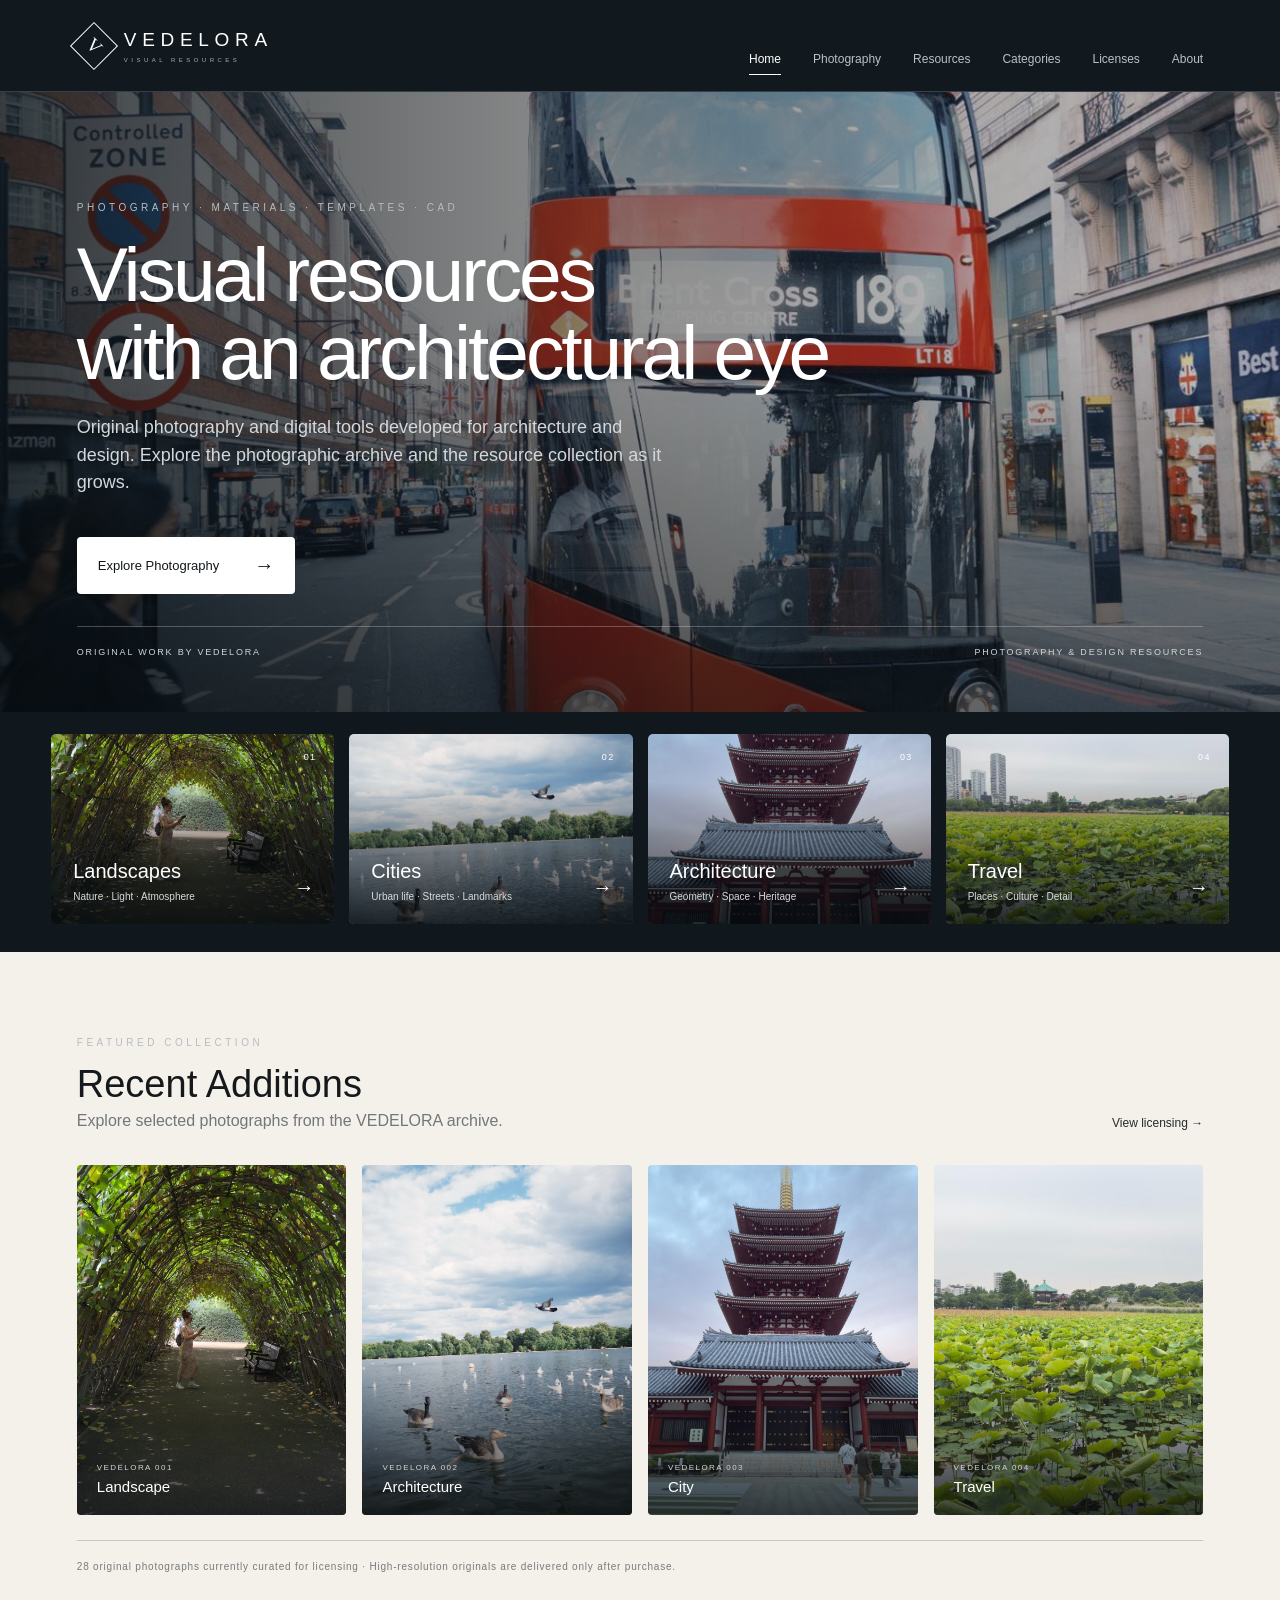
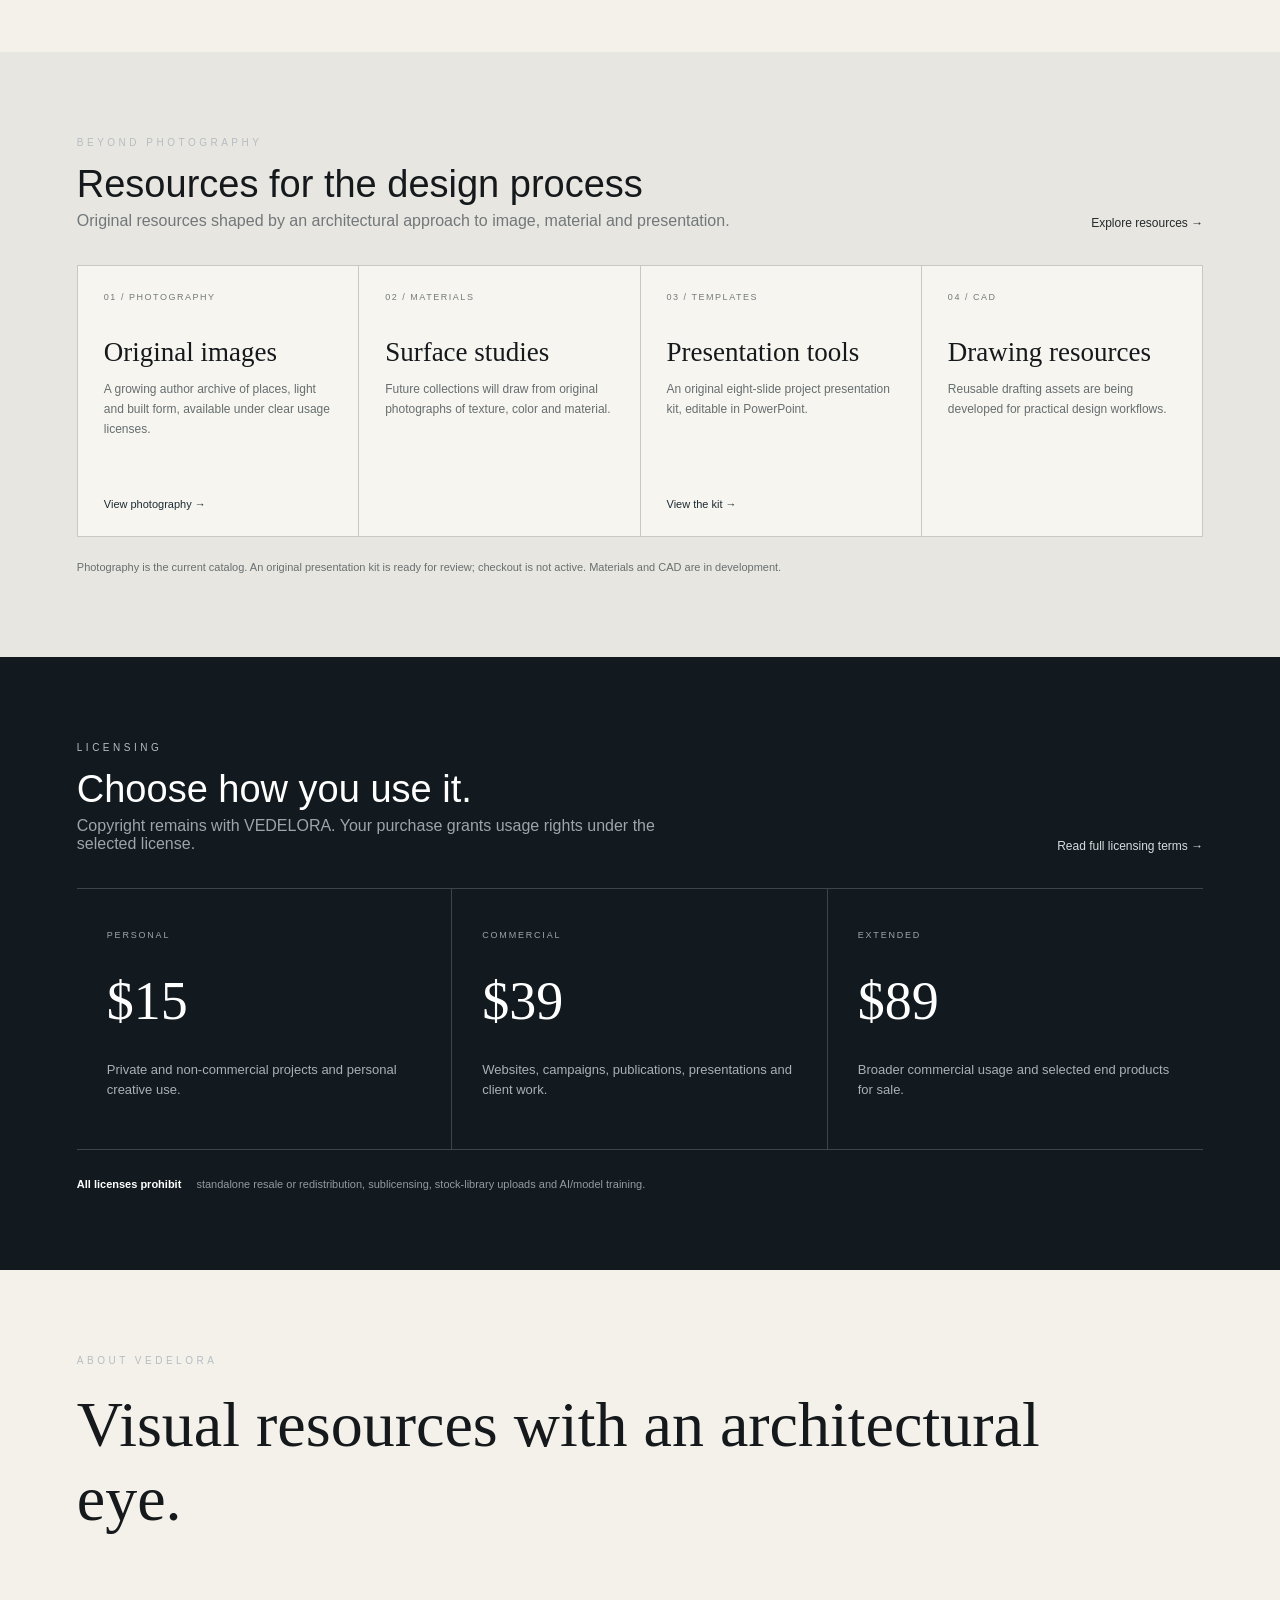
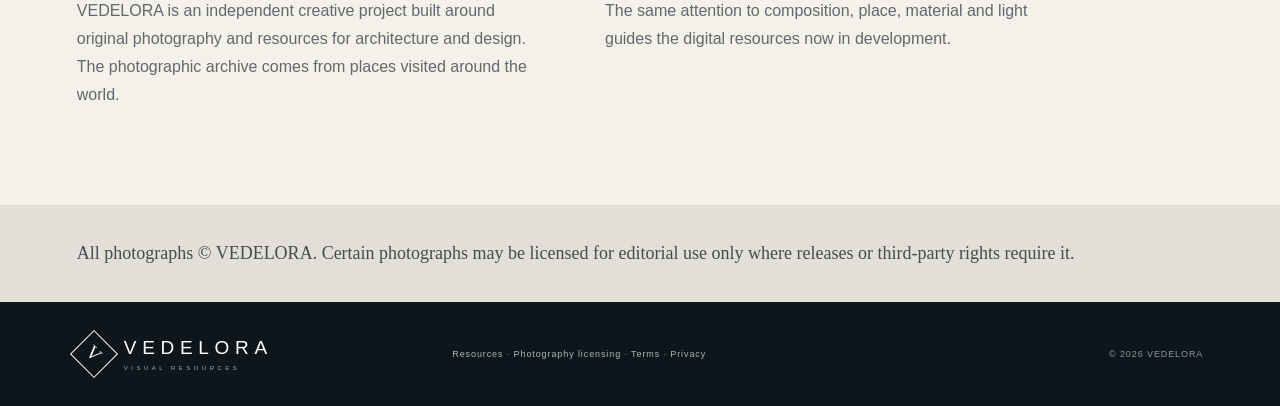
==== index.html @ f3abdfd2 "Link first VEDELORA original template from homepage" ====
<!doctype html><html lang="en"><head><meta charset="utf-8"><meta name="viewport" content="width=device-width,initial-scale=1"><title>VEDELORA — Visual Resources for Architecture &amp; Design</title><meta name="description" content="Original photography and carefully developed digital resources for architecture and design."><link rel="stylesheet" href="styles.css"></head><body><header class="nav"><a class="brand" href="index.html"><span class="mark">V</span><span class="word">VEDELORA<small>VISUAL RESOURCES</small></span></a><nav><a href="index.html" class="active">Home</a><a href="#photos">Photography</a><a href="resources.html">Resources</a><a href="#categories">Categories</a><a href="license.html">Licenses</a><a href="#about">About</a></nav></header><main><section class="hero"><div class="hero-inner"><div class="eyebrow">PHOTOGRAPHY · MATERIALS · TEMPLATES · CAD</div><h1>Visual resources<br>with an architectural eye</h1><p>Original photography and digital tools developed for architecture and design. Explore the photographic archive and the resource collection as it grows.</p><a class="button" href="#photos">Explore Photography <b>→</b></a></div><div class="hero-meta"><span>ORIGINAL WORK BY VEDELORA</span><span>PHOTOGRAPHY &amp; DESIGN RESOURCES</span></div></section><section id="categories" class="categories"><article><span>01</span><h3>Landscapes</h3><p>Nature · Light · Atmosphere</p><b>→</b></article><article><span>02</span><h3>Cities</h3><p>Urban life · Streets · Landmarks</p><b>→</b></article><article><span>03</span><h3>Architecture</h3><p>Geometry · Space · Heritage</p><b>→</b></article><article><span>04</span><h3>Travel</h3><p>Places · Culture · Detail</p><b>→</b></article></section><section id="photos" class="section recent"><div class="section-title"><div><span>FEATURED COLLECTION</span><h2>Recent Additions</h2><p>Explore selected photographs from the VEDELORA archive.</p></div><a href="license.html">View licensing →</a></div><div class="photo-grid"><article class="photo p1"><div><small>VEDELORA 001</small><b>Landscape</b></div></article><article class="photo p2"><div><small>VEDELORA 002</small><b>Architecture</b></div></article><article class="photo p3"><div><small>VEDELORA 003</small><b>City</b></div></article><article class="photo p4"><div><small>VEDELORA 004</small><b>Travel</b></div></article></div><div class="archive-note">28 original photographs currently curated for licensing · High-resolution originals are delivered only after purchase.</div></section><section id="resources" class="section resource-section"><div class="section-title"><div><span>BEYOND PHOTOGRAPHY</span><h2>Resources for the design process</h2><p>Original resources shaped by an architectural approach to image, material and presentation.</p></div><a href="resources.html">Explore resources →</a></div><div class="resource-grid"><article><span>01 / PHOTOGRAPHY</span><h3>Original images</h3><p>A growing author archive of places, light and built form, available under clear usage licenses.</p><a href="#photos">View photography →</a></article><article><span>02 / MATERIALS</span><h3>Surface studies</h3><p>Future collections will draw from original photographs of texture, color and material.</p></article><article><span>03 / TEMPLATES</span><h3>Presentation tools</h3><p>An original eight-slide project presentation kit, editable in PowerPoint.</p><a href="architecture-presentation-kit.html">View the kit →</a></article><article><span>04 / CAD</span><h3>Drawing resources</h3><p>Reusable drafting assets are being developed for practical design workflows.</p></article></div><p class="resource-status">Photography is the current catalog. An original presentation kit is ready for review; checkout is not active. Materials and CAD are in development.</p></section><section id="licenses" class="section licenses-section"><div class="section-title light"><div><span>LICENSING</span><h2>Choose how you use it.</h2><p>Copyright remains with VEDELORA. Your purchase grants usage rights under the selected license.</p></div><a class="legal-link" href="license.html">Read full licensing terms →</a></div><div class="licenses"><article><span>PERSONAL</span><strong>$15</strong><p>Private and non-commercial projects and personal creative use.</p></article><article><span>COMMERCIAL</span><strong>$39</strong><p>Websites, campaigns, publications, presentations and client work.</p></article><article><span>EXTENDED</span><strong>$89</strong><p>Broader commercial usage and selected end products for sale.</p></article></div><div class="rules"><b>All licenses prohibit</b> standalone resale or redistribution, sublicensing, stock-library uploads and AI/model training.</div></section><section id="about" class="section about"><span>ABOUT VEDELORA</span><h2>Visual resources with an architectural eye.</h2><div class="about-copy"><p>VEDELORA is an independent creative project built around original photography and resources for architecture and design. The photographic archive comes from places visited around the world.</p><p>The same attention to composition, place, material and light guides the digital resources now in development.</p></div></section><section class="copyright">All photographs © VEDELORA. Certain photographs may be licensed for editorial use only where releases or third-party rights require it.</section></main><footer><div class="brand"><span class="mark">V</span><span class="word">VEDELORA<small>VISUAL RESOURCES</small></span></div><div><a href="resources.html">Resources</a> · <a href="license.html">Photography licensing</a> · <a href="terms.html">Terms</a> · <a href="privacy.html">Privacy</a></div><div>© 2026 VEDELORA</div></footer></body></html>
---- styles.css ----
*{box-sizing:border-box}html{scroll-behavior:smooth}body{margin:0;background:#f4f1eb;color:#15191c;font-family:Arial,Helvetica,sans-serif}.nav{height:92px;padding:0 6vw;display:flex;align-items:center;justify-content:space-between;background:#11191e;color:#fff;border-bottom:1px solid #364047;position:sticky;top:0;z-index:20}.brand{display:flex;align-items:center;gap:13px;color:inherit;text-decoration:none}.mark{width:34px;height:34px;border:1px solid currentColor;display:grid;place-items:center;transform:rotate(45deg);font-family:Georgia,serif;font-size:19px}.word{font-size:19px;letter-spacing:.3em}.word small{display:block;font-size:6px;letter-spacing:.58em;margin-top:6px;color:#aab1b5}.nav nav{display:flex;gap:32px}.nav nav a{color:#bbc1c4;text-decoration:none;font-size:12px;padding:36px 0 8px}.nav nav a.active,.nav nav a:hover{color:#fff;border-bottom:1px solid #fff}.hero{min-height:620px;background-image:linear-gradient(90deg,rgba(6,13,17,.78) 0%,rgba(6,13,17,.46) 45%,rgba(6,13,17,.16) 100%),url('photo-5.jpg');background-size:cover;background-position:center;color:#fff;padding:110px 6vw 55px;position:relative;display:flex;flex-direction:column;justify-content:space-between;overflow:hidden}.hero:after{content:"";position:absolute;inset:0;background:linear-gradient(0deg,rgba(5,10,13,.48),transparent 60%);pointer-events:none}.hero-inner,.hero-meta{position:relative;z-index:1}.eyebrow,.section-title span,.about>span{font-size:10px;letter-spacing:.35em;color:#b6bdc1}.hero h1{font-weight:300;font-size:clamp(52px,6vw,92px);line-height:1.02;letter-spacing:-.04em;margin:22px 0}.hero p{max-width:600px;font-size:18px;line-height:1.55;color:#d4d8da}.button{display:inline-flex;gap:35px;align-items:center;margin-top:22px;padding:17px 21px;background:#fff;color:#12171a;text-decoration:none;border-radius:4px;font-size:13px}.button b{font-size:20px;font-weight:400}.hero-meta{display:flex;justify-content:space-between;border-top:1px solid rgba(255,255,255,.25);padding-top:20px;font-size:9px;letter-spacing:.2em;color:#d0d5d7}.categories{background:#10181d;padding:22px 4vw 28px;display:grid;grid-template-columns:repeat(4,1fr);gap:15px;color:#fff}.categories article{height:190px;padding:22px;position:relative;border-radius:5px;overflow:hidden;display:flex;flex-direction:column;justify-content:flex-end;background-size:cover;background-position:center}.categories article:nth-child(1){background-image:url('photo-1.jpg')}.categories article:nth-child(2){background-image:url('photo-2.jpg')}.categories article:nth-child(3){background-image:url('photo-3.jpg')}.categories article:nth-child(4){background-image:url('photo-4.jpg')}.categories article:after{content:"";position:absolute;inset:0;background:linear-gradient(0deg,rgba(4,9,12,.82),rgba(4,9,12,.05) 75%)}.categories span,.categories h3,.categories p,.categories b{z-index:1}.categories span{position:absolute;top:18px;right:18px;font-size:9px;letter-spacing:.15em}.categories h3{font-weight:400;font-size:20px;margin:0}.categories p{font-size:10px;color:#d6dbdd;margin:8px 0 0}.categories b{position:absolute;right:20px;bottom:25px;font-size:20px}.section{padding:80px 6vw}.section-title{display:flex;justify-content:space-between;align-items:end;margin-bottom:35px}.section-title h2,.about h2{font-size:38px;font-weight:400;margin:13px 0 6px}.section-title p{margin:0;color:#71777a}.section-title a{color:#242a2d;text-decoration:none;font-size:12px}.licenses-section .section-title a{color:#d7dcde}.photo-grid{display:grid;grid-template-columns:repeat(4,1fr);gap:16px}.photo{height:350px;position:relative;border-radius:4px;overflow:hidden;background-size:cover;background-position:center;transition:transform .25s ease}.photo:hover{transform:translateY(-3px)}.photo:after{content:"";position:absolute;inset:0;background:linear-gradient(0deg,rgba(7,11,13,.76),transparent 48%)}.p1{background-image:url('photo-1.jpg')}.p2{background-image:url('photo-2.jpg')}.p3{background-image:url('photo-3.jpg')}.p4{background-image:url('photo-4.jpg')}.photo div{position:absolute;left:20px;bottom:20px;z-index:2;color:#fff}.photo small,.photo b{display:block}.photo small{font-size:8px;letter-spacing:.18em;color:#d0d5d7}.photo b{font-size:15px;margin-top:6px;font-weight:400}.archive-note{margin-top:25px;padding-top:20px;border-top:1px solid #cbc8c1;font-size:10px;letter-spacing:.08em;color:#777b7c}.licenses-section{background:#121a1f;color:#fff}.section-title.light p{color:#9da5a9;max-width:600px}.licenses{display:grid;grid-template-columns:repeat(3,1fr);border-top:1px solid #3c454a;border-bottom:1px solid #3c454a}.licenses article{padding:35px 30px;border-right:1px solid #3c454a}.licenses article:last-child{border:0}.licenses span{font-size:9px;letter-spacing:.2em;color:#9ea6aa}.licenses strong{font-family:Georgia,serif;font-size:54px;font-weight:400;display:block;margin:28px 0}.licenses p{font-size:13px;color:#aab1b4;line-height:1.6}.rules{font-size:11px;color:#929b9f;margin-top:28px}.rules b{color:#fff;margin-right:12px}.about{max-width:1150px}.about h2{font-family:Georgia,serif;font-size:clamp(42px,5vw,70px);margin-top:20px}.about-copy{display:grid;grid-template-columns:1fr 1fr;gap:60px;margin-top:45px}.about-copy p{font-size:16px;line-height:1.75;color:#62686b}.copyright{padding:35px 6vw;background:#e2dfd8;font-family:Georgia,serif;font-size:18px;line-height:1.5;color:#454b4e}.legal{max-width:980px;margin:0 auto;padding:90px 6vw 110px}.legal-kicker{font-size:10px;letter-spacing:.35em;color:#777f83}.legal h1{font-family:Georgia,serif;font-size:clamp(48px,7vw,78px);font-weight:400;letter-spacing:-.035em;margin:18px 0}.legal-lead{font-family:Georgia,serif;font-size:22px;line-height:1.55;color:#555d61;max-width:780px}.legal-meta{font-size:10px;letter-spacing:.12em;color:#858b8e;border-bottom:1px solid #ccc8c0;padding-bottom:30px;margin-bottom:12px}.legal section{padding:28px 0;border-bottom:1px solid #d7d3cc}.legal h2{font-size:18px;font-weight:500;margin:0 0 12px}.legal section p{font-size:14px;line-height:1.8;color:#596064;margin:0}.legal-note{margin-top:38px;background:#e6e2da;padding:24px;font-size:12px;line-height:1.7;color:#555d61}footer{background:#0e161b;color:#8f989c;padding:35px 6vw;display:grid;grid-template-columns:1fr 1fr 1fr;align-items:center;font-size:9px;letter-spacing:.1em}footer .brand{color:#fff}footer a{color:#aeb6ba;text-decoration:none}footer a:hover{color:#fff}footer div:last-child{text-align:right}@media(max-width:800px){.nav nav{display:none}.hero{min-height:580px;padding-top:85px;background-position:center}.hero-meta{display:none}.categories,.photo-grid,.licenses{grid-template-columns:1fr 1fr}.section{padding:65px 6vw}.section-title{align-items:start;gap:20px}.photo{height:300px}.about-copy{grid-template-columns:1fr;gap:0}.legal{padding-top:65px}footer{grid-template-columns:1fr;gap:25px}footer div:last-child{text-align:left}}@media(max-width:520px){.categories,.photo-grid,.licenses{grid-template-columns:1fr}.categories article{height:190px}.hero h1{font-size:48px}.licenses article{border-right:0;border-bottom:1px solid #3c454a}.licenses article:last-child{border-bottom:0}.section-title{display:block}.section-title a{display:block;margin-top:20px}.legal-lead{font-size:19px}}
/* Original resource collection */
.resource-section{background:#e8e6e0}.resource-grid{display:grid;grid-template-columns:repeat(4,1fr);gap:1px;background:#c9c8c3;border:1px solid #c9c8c3}.resource-grid article{background:#f7f5f0;min-height:270px;padding:26px;display:flex;flex-direction:column}.resource-grid span{font-size:9px;letter-spacing:.17em;color:#737a7a}.resource-grid h3{font-family:Georgia,serif;font-size:27px;line-height:1.15;font-weight:400;margin:35px 0 12px}.resource-grid p{font-size:12px;line-height:1.65;color:#666e70;margin:0}.resource-grid a{font-size:11px;margin-top:auto;padding-top:20px;color:#1d2c33;text-decoration:none}.resource-status{font-size:11px;line-height:1.6;color:#676f71;margin:22px 0 0}.resource-intro{max-width:1100px;padding:100px 6vw 70px}.resource-intro h1{font-family:Georgia,serif;font-size:clamp(48px,6vw,82px);font-weight:400;line-height:1.06;letter-spacing:-.035em;margin:20px 0}.resource-intro p{font-size:18px;line-height:1.65;max-width:720px;color:#5d666a}.resource-detail{border-top:1px solid #c9c8c3;padding:42px 0;display:grid;grid-template-columns:120px 1fr 1.2fr;gap:35px;align-items:start}.resource-detail small{font-size:11px;letter-spacing:.2em;color:#737a7a}.resource-detail h2{font-family:Georgia,serif;font-size:31px;font-weight:400;margin:0}.resource-detail p{font-size:14px;line-height:1.75;color:#626a6c;margin:0}.resource-detail a{display:inline-block;margin-top:14px;color:#182831}.resource-detail.available{background:#eceae5}.resource-catalog{padding:20px 6vw 110px}.resource-catalog .resource-detail{padding-left:18px;padding-right:18px}.resource-note{font-size:12px;color:#596267;border-top:1px solid #c9c8c3;padding-top:25px}
@media(max-width:1000px){.resource-grid{grid-template-columns:1fr 1fr}.resource-detail{grid-template-columns:90px 1fr;gap:18px}.resource-detail p{grid-column:2}}
@media(max-width:600px){.resource-grid{grid-template-columns:1fr}.resource-grid article{min-height:220px}.resource-detail{grid-template-columns:1fr}.resource-detail p{grid-column:1}.resource-intro{padding-top:60px}.resource-catalog{padding-bottom:65px}}
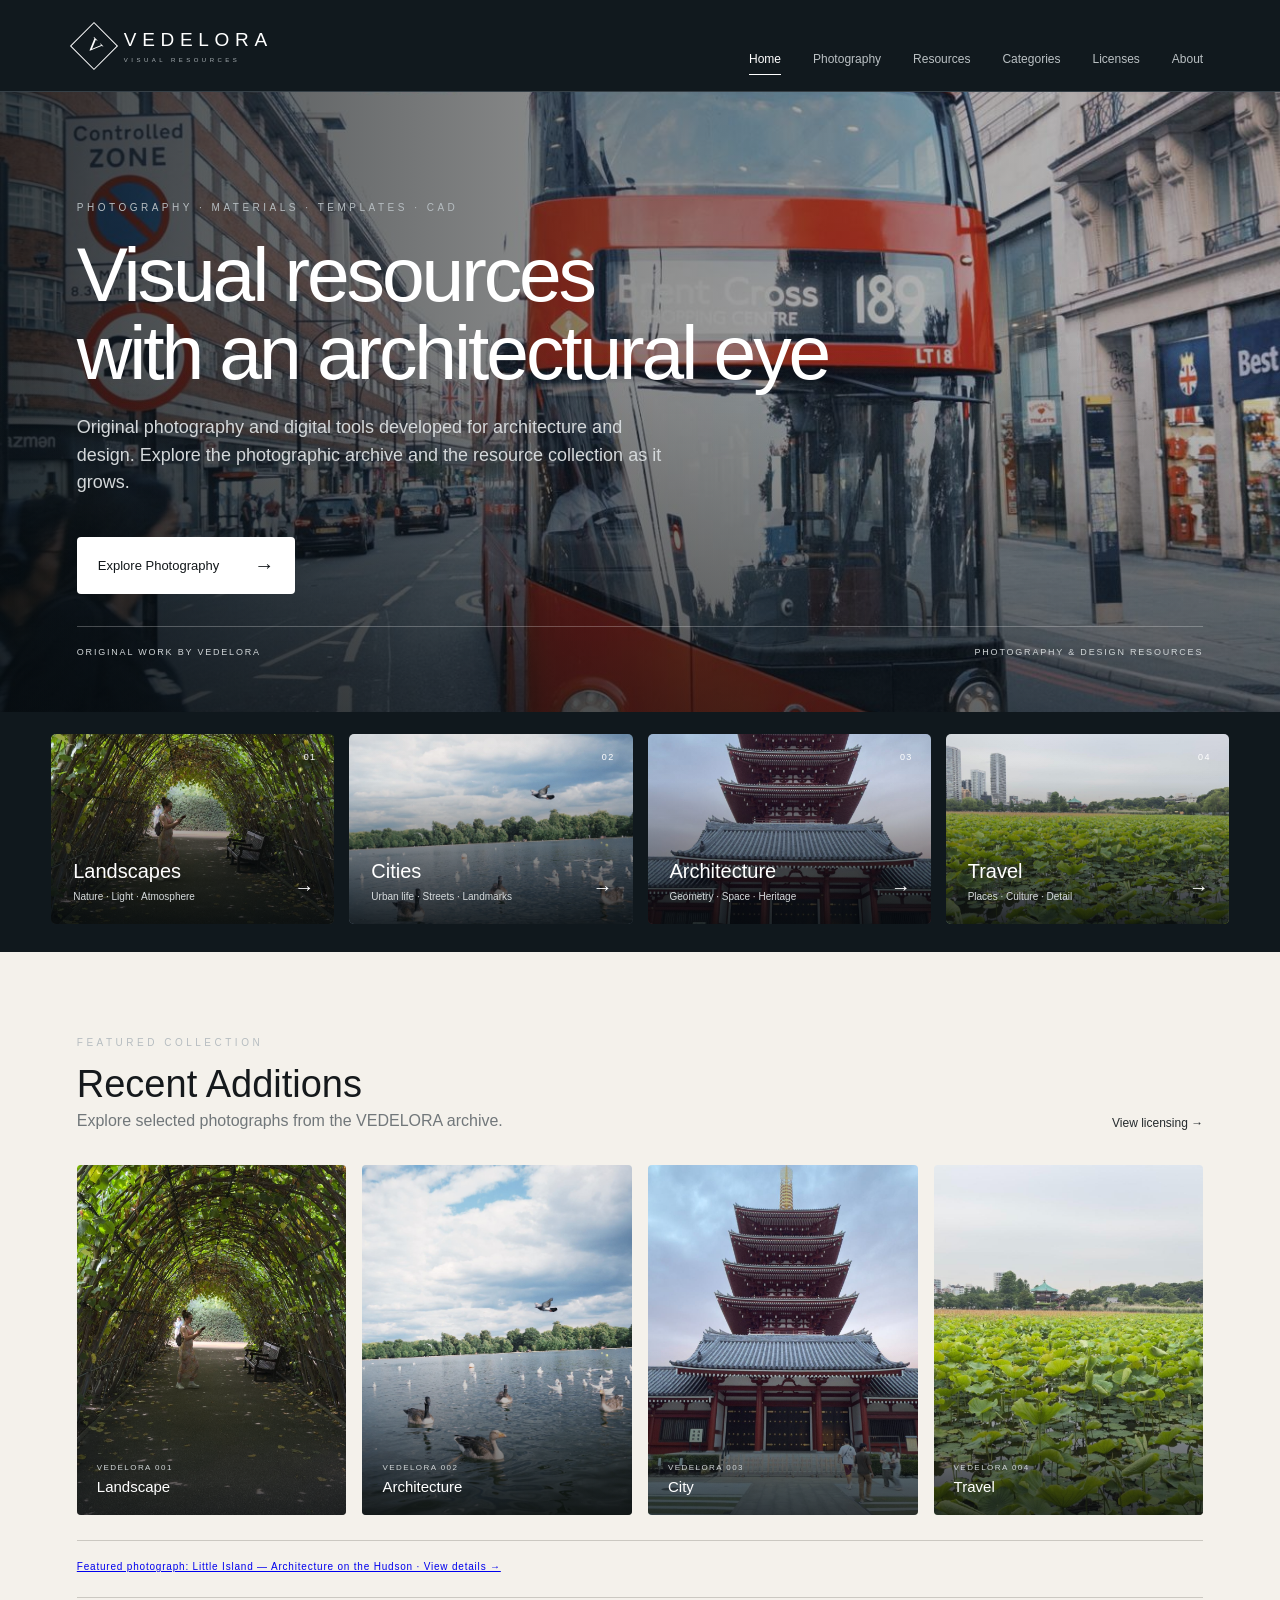
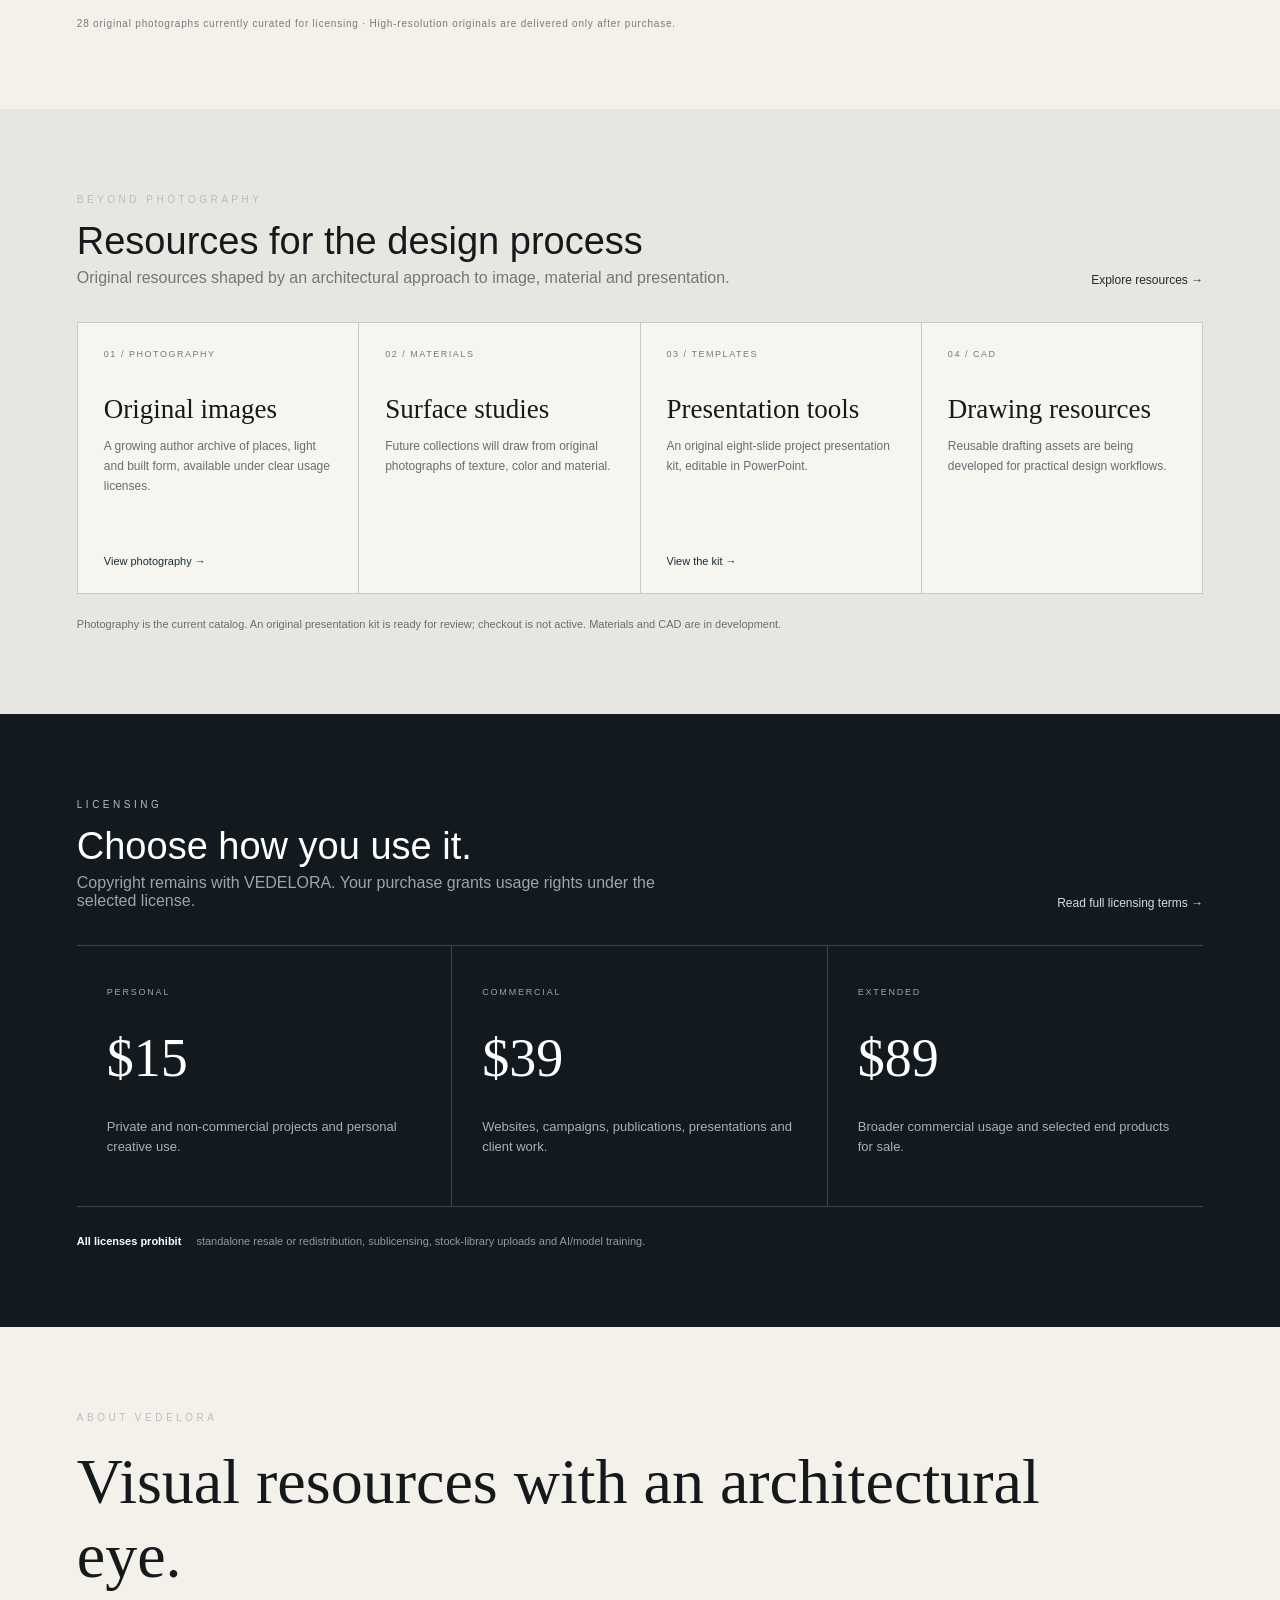
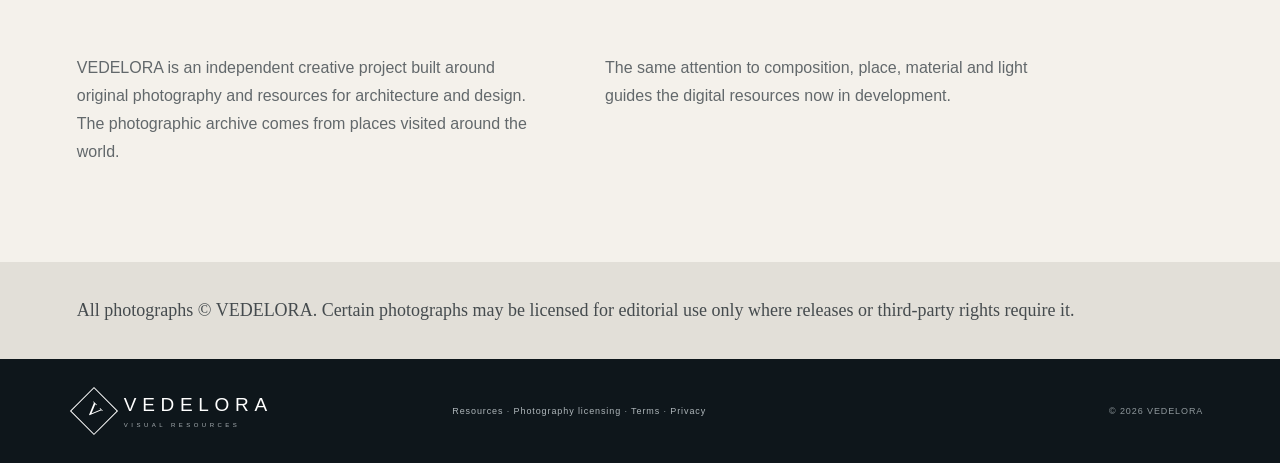
==== commit 26d85e5c: "Link featured Little Island photography product from homepage" ====
--- a/index.html
+++ b/index.html
@@ -1 +1 @@
-<!doctype html><html lang="en"><head><meta charset="utf-8"><meta name="viewport" content="width=device-width,initial-scale=1"><title>VEDELORA — Visual Resources for Architecture &amp; Design</title><meta name="description" content="Original photography and carefully developed digital resources for architecture and design."><link rel="stylesheet" href="styles.css"></head><body><header class="nav"><a class="brand" href="index.html"><span class="mark">V</span><span class="word">VEDELORA<small>VISUAL RESOURCES</small></span></a><nav><a href="index.html" class="active">Home</a><a href="#photos">Photography</a><a href="resources.html">Resources</a><a href="#categories">Categories</a><a href="license.html">Licenses</a><a href="#about">About</a></nav></header><main><section class="hero"><div class="hero-inner"><div class="eyebrow">PHOTOGRAPHY · MATERIALS · TEMPLATES · CAD</div><h1>Visual resources<br>with an architectural eye</h1><p>Original photography and digital tools developed for architecture and design. Explore the photographic archive and the resource collection as it grows.</p><a class="button" href="#photos">Explore Photography <b>→</b></a></div><div class="hero-meta"><span>ORIGINAL WORK BY VEDELORA</span><span>PHOTOGRAPHY &amp; DESIGN RESOURCES</span></div></section><section id="categories" class="categories"><article><span>01</span><h3>Landscapes</h3><p>Nature · Light · Atmosphere</p><b>→</b></article><article><span>02</span><h3>Cities</h3><p>Urban life · Streets · Landmarks</p><b>→</b></article><article><span>03</span><h3>Architecture</h3><p>Geometry · Space · Heritage</p><b>→</b></article><article><span>04</span><h3>Travel</h3><p>Places · Culture · Detail</p><b>→</b></article></section><section id="photos" class="section recent"><div class="section-title"><div><span>FEATURED COLLECTION</span><h2>Recent Additions</h2><p>Explore selected photographs from the VEDELORA archive.</p></div><a href="license.html">View licensing →</a></div><div class="photo-grid"><article class="photo p1"><div><small>VEDELORA 001</small><b>Landscape</b></div></article><article class="photo p2"><div><small>VEDELORA 002</small><b>Architecture</b></div></article><article class="photo p3"><div><small>VEDELORA 003</small><b>City</b></div></article><article class="photo p4"><div><small>VEDELORA 004</small><b>Travel</b></div></article></div><div class="archive-note">28 original photographs currently curated for licensing · High-resolution originals are delivered only after purchase.</div></section><section id="resources" class="section resource-section"><div class="section-title"><div><span>BEYOND PHOTOGRAPHY</span><h2>Resources for the design process</h2><p>Original resources shaped by an architectural approach to image, material and presentation.</p></div><a href="resources.html">Explore resources →</a></div><div class="resource-grid"><article><span>01 / PHOTOGRAPHY</span><h3>Original images</h3><p>A growing author archive of places, light and built form, available under clear usage licenses.</p><a href="#photos">View photography →</a></article><article><span>02 / MATERIALS</span><h3>Surface studies</h3><p>Future collections will draw from original photographs of texture, color and material.</p></article><article><span>03 / TEMPLATES</span><h3>Presentation tools</h3><p>An original eight-slide project presentation kit, editable in PowerPoint.</p><a href="architecture-presentation-kit.html">View the kit →</a></article><article><span>04 / CAD</span><h3>Drawing resources</h3><p>Reusable drafting assets are being developed for practical design workflows.</p></article></div><p class="resource-status">Photography is the current catalog. An original presentation kit is ready for review; checkout is not active. Materials and CAD are in development.</p></section><section id="licenses" class="section licenses-section"><div class="section-title light"><div><span>LICENSING</span><h2>Choose how you use it.</h2><p>Copyright remains with VEDELORA. Your purchase grants usage rights under the selected license.</p></div><a class="legal-link" href="license.html">Read full licensing terms →</a></div><div class="licenses"><article><span>PERSONAL</span><strong>$15</strong><p>Private and non-commercial projects and personal creative use.</p></article><article><span>COMMERCIAL</span><strong>$39</strong><p>Websites, campaigns, publications, presentations and client work.</p></article><article><span>EXTENDED</span><strong>$89</strong><p>Broader commercial usage and selected end products for sale.</p></article></div><div class="rules"><b>All licenses prohibit</b> standalone resale or redistribution, sublicensing, stock-library uploads and AI/model training.</div></section><section id="about" class="section about"><span>ABOUT VEDELORA</span><h2>Visual resources with an architectural eye.</h2><div class="about-copy"><p>VEDELORA is an independent creative project built around original photography and resources for architecture and design. The photographic archive comes from places visited around the world.</p><p>The same attention to composition, place, material and light guides the digital resources now in development.</p></div></section><section class="copyright">All photographs © VEDELORA. Certain photographs may be licensed for editorial use only where releases or third-party rights require it.</section></main><footer><div class="brand"><span class="mark">V</span><span class="word">VEDELORA<small>VISUAL RESOURCES</small></span></div><div><a href="resources.html">Resources</a> · <a href="license.html">Photography licensing</a> · <a href="terms.html">Terms</a> · <a href="privacy.html">Privacy</a></div><div>© 2026 VEDELORA</div></footer></body></html>+<!doctype html><html lang="en"><head><meta charset="utf-8"><meta name="viewport" content="width=device-width,initial-scale=1"><title>VEDELORA — Visual Resources for Architecture &amp; Design</title><meta name="description" content="Original photography and carefully developed digital resources for architecture and design."><link rel="stylesheet" href="styles.css"></head><body><header class="nav"><a class="brand" href="index.html"><span class="mark">V</span><span class="word">VEDELORA<small>VISUAL RESOURCES</small></span></a><nav><a href="index.html" class="active">Home</a><a href="#photos">Photography</a><a href="resources.html">Resources</a><a href="#categories">Categories</a><a href="license.html">Licenses</a><a href="#about">About</a></nav></header><main><section class="hero"><div class="hero-inner"><div class="eyebrow">PHOTOGRAPHY · MATERIALS · TEMPLATES · CAD</div><h1>Visual resources<br>with an architectural eye</h1><p>Original photography and digital tools developed for architecture and design. Explore the photographic archive and the resource collection as it grows.</p><a class="button" href="#photos">Explore Photography <b>→</b></a></div><div class="hero-meta"><span>ORIGINAL WORK BY VEDELORA</span><span>PHOTOGRAPHY &amp; DESIGN RESOURCES</span></div></section><section id="categories" class="categories"><article><span>01</span><h3>Landscapes</h3><p>Nature · Light · Atmosphere</p><b>→</b></article><article><span>02</span><h3>Cities</h3><p>Urban life · Streets · Landmarks</p><b>→</b></article><article><span>03</span><h3>Architecture</h3><p>Geometry · Space · Heritage</p><b>→</b></article><article><span>04</span><h3>Travel</h3><p>Places · Culture · Detail</p><b>→</b></article></section><section id="photos" class="section recent"><div class="section-title"><div><span>FEATURED COLLECTION</span><h2>Recent Additions</h2><p>Explore selected photographs from the VEDELORA archive.</p></div><a href="license.html">View licensing →</a></div><div class="photo-grid"><article class="photo p1"><div><small>VEDELORA 001</small><b>Landscape</b></div></article><article class="photo p2"><div><small>VEDELORA 002</small><b>Architecture</b></div></article><article class="photo p3"><div><small>VEDELORA 003</small><b>City</b></div></article><article class="photo p4"><div><small>VEDELORA 004</small><b>Travel</b></div></article></div><div class="archive-note"><a href="little-island.html">Featured photograph: Little Island — Architecture on the Hudson · View details →</a></div><div class="archive-note">28 original photographs currently curated for licensing · High-resolution originals are delivered only after purchase.</div></section><section id="resources" class="section resource-section"><div class="section-title"><div><span>BEYOND PHOTOGRAPHY</span><h2>Resources for the design process</h2><p>Original resources shaped by an architectural approach to image, material and presentation.</p></div><a href="resources.html">Explore resources →</a></div><div class="resource-grid"><article><span>01 / PHOTOGRAPHY</span><h3>Original images</h3><p>A growing author archive of places, light and built form, available under clear usage licenses.</p><a href="#photos">View photography →</a></article><article><span>02 / MATERIALS</span><h3>Surface studies</h3><p>Future collections will draw from original photographs of texture, color and material.</p></article><article><span>03 / TEMPLATES</span><h3>Presentation tools</h3><p>An original eight-slide project presentation kit, editable in PowerPoint.</p><a href="architecture-presentation-kit.html">View the kit →</a></article><article><span>04 / CAD</span><h3>Drawing resources</h3><p>Reusable drafting assets are being developed for practical design workflows.</p></article></div><p class="resource-status">Photography is the current catalog. An original presentation kit is ready for review; checkout is not active. Materials and CAD are in development.</p></section><section id="licenses" class="section licenses-section"><div class="section-title light"><div><span>LICENSING</span><h2>Choose how you use it.</h2><p>Copyright remains with VEDELORA. Your purchase grants usage rights under the selected license.</p></div><a class="legal-link" href="license.html">Read full licensing terms →</a></div><div class="licenses"><article><span>PERSONAL</span><strong>$15</strong><p>Private and non-commercial projects and personal creative use.</p></article><article><span>COMMERCIAL</span><strong>$39</strong><p>Websites, campaigns, publications, presentations and client work.</p></article><article><span>EXTENDED</span><strong>$89</strong><p>Broader commercial usage and selected end products for sale.</p></article></div><div class="rules"><b>All licenses prohibit</b> standalone resale or redistribution, sublicensing, stock-library uploads and AI/model training.</div></section><section id="about" class="section about"><span>ABOUT VEDELORA</span><h2>Visual resources with an architectural eye.</h2><div class="about-copy"><p>VEDELORA is an independent creative project built around original photography and resources for architecture and design. The photographic archive comes from places visited around the world.</p><p>The same attention to composition, place, material and light guides the digital resources now in development.</p></div></section><section class="copyright">All photographs © VEDELORA. Certain photographs may be licensed for editorial use only where releases or third-party rights require it.</section></main><footer><div class="brand"><span class="mark">V</span><span class="word">VEDELORA<small>VISUAL RESOURCES</small></span></div><div><a href="resources.html">Resources</a> · <a href="license.html">Photography licensing</a> · <a href="terms.html">Terms</a> · <a href="privacy.html">Privacy</a></div><div>© 2026 VEDELORA</div></footer></body></html>
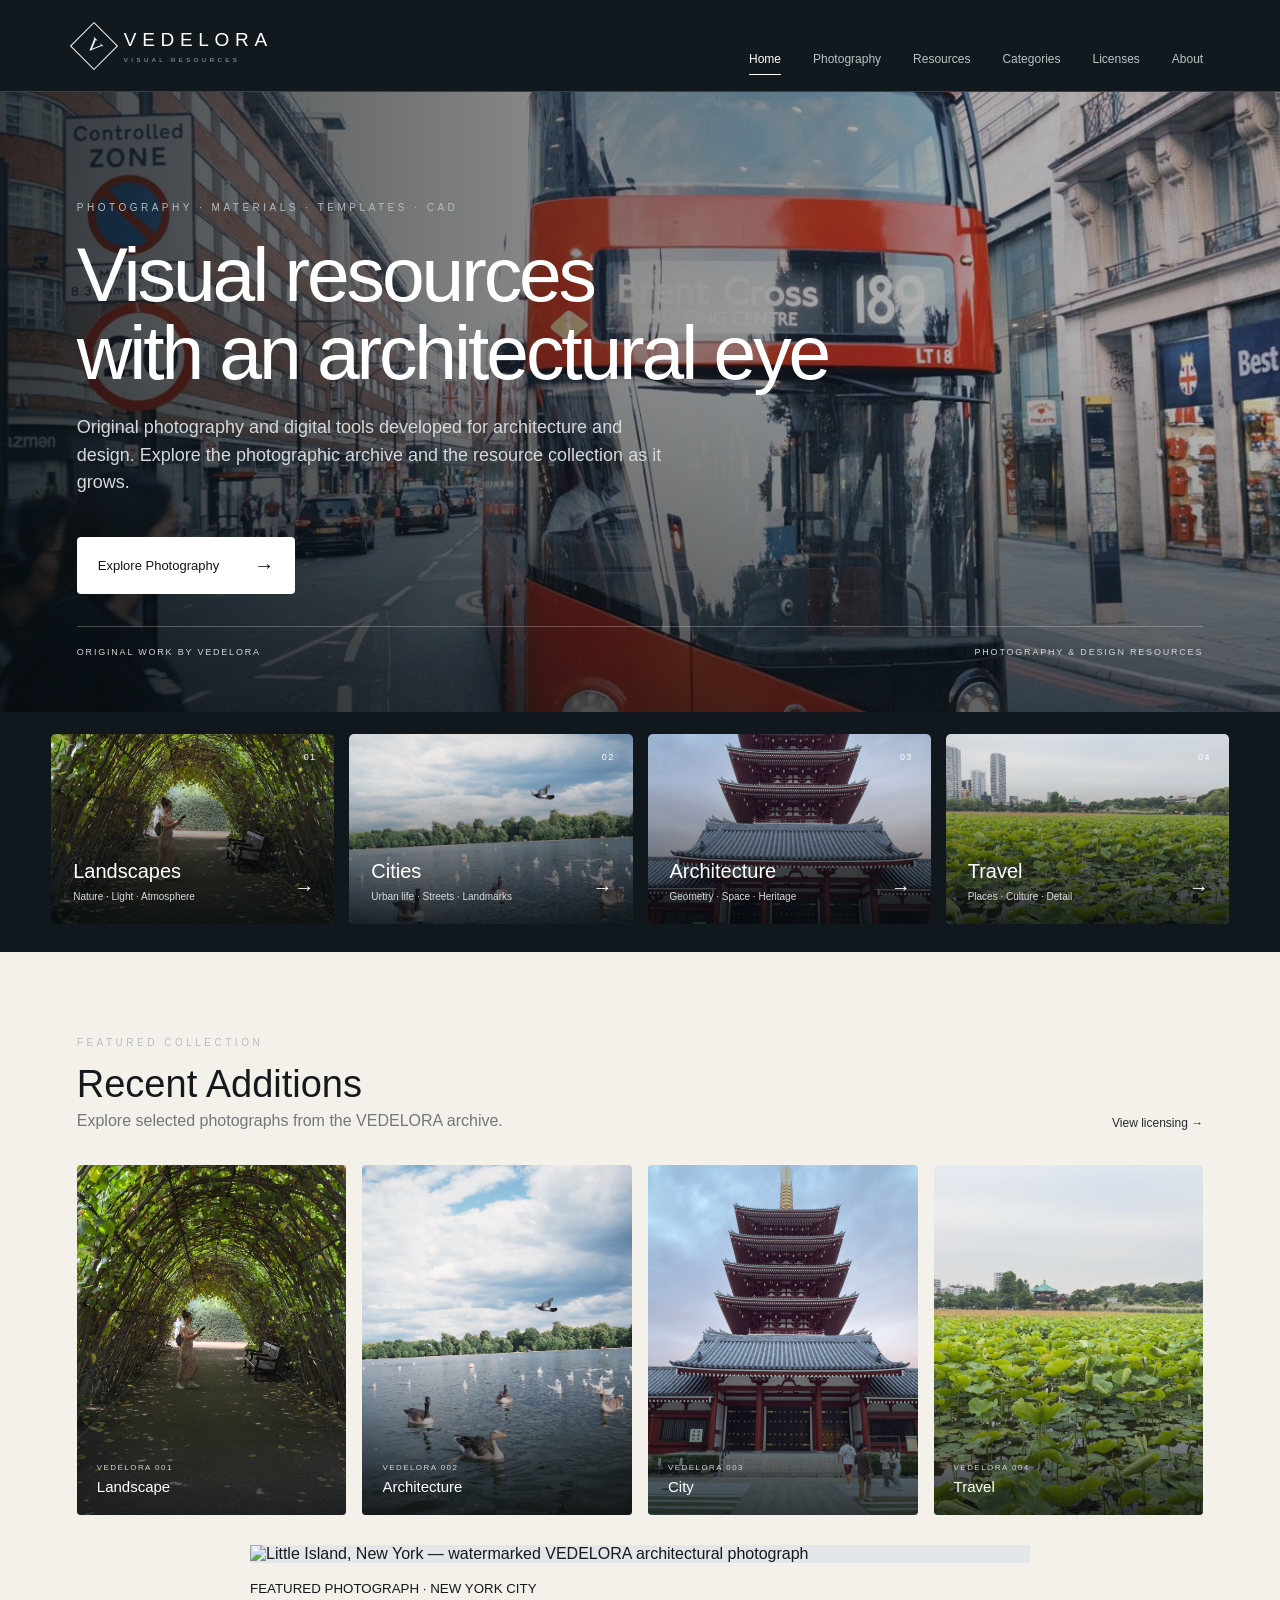
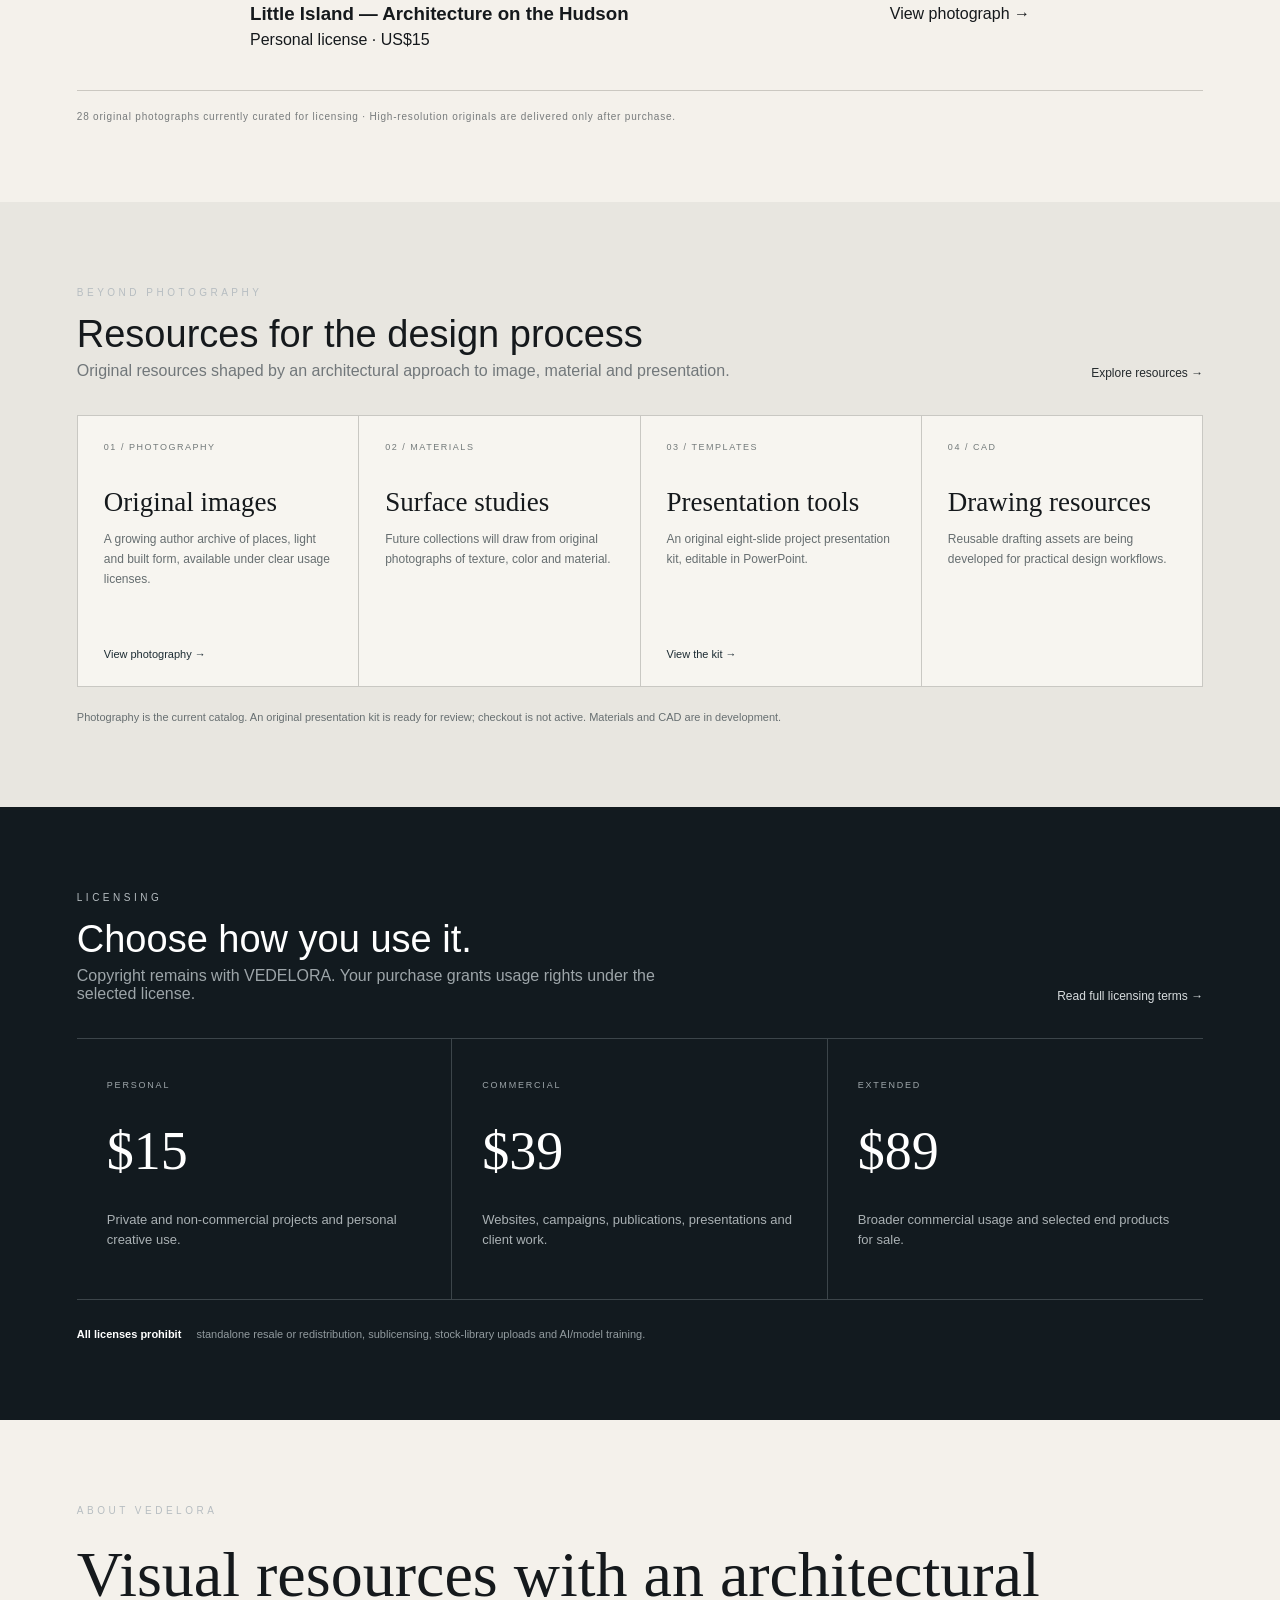
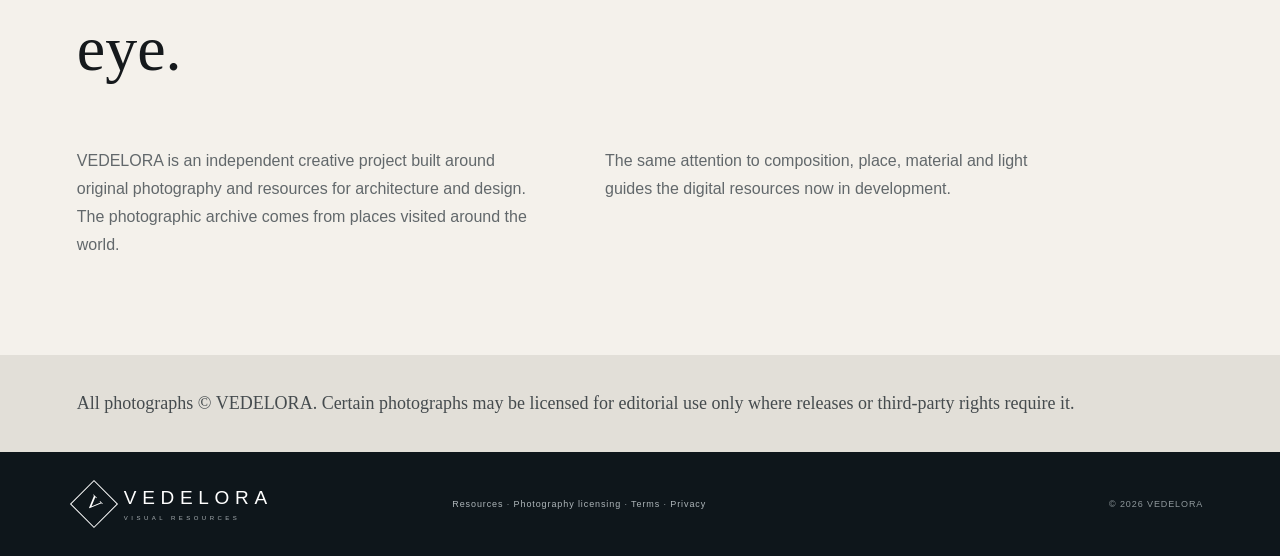
==== commit 0e97b170: "Add visual featured Little Island card to photography gallery" ====
--- a/index.html
+++ b/index.html
@@ -1 +1 @@
-<!doctype html><html lang="en"><head><meta charset="utf-8"><meta name="viewport" content="width=device-width,initial-scale=1"><title>VEDELORA — Visual Resources for Architecture &amp; Design</title><meta name="description" content="Original photography and carefully developed digital resources for architecture and design."><link rel="stylesheet" href="styles.css"></head><body><header class="nav"><a class="brand" href="index.html"><span class="mark">V</span><span class="word">VEDELORA<small>VISUAL RESOURCES</small></span></a><nav><a href="index.html" class="active">Home</a><a href="#photos">Photography</a><a href="resources.html">Resources</a><a href="#categories">Categories</a><a href="license.html">Licenses</a><a href="#about">About</a></nav></header><main><section class="hero"><div class="hero-inner"><div class="eyebrow">PHOTOGRAPHY · MATERIALS · TEMPLATES · CAD</div><h1>Visual resources<br>with an architectural eye</h1><p>Original photography and digital tools developed for architecture and design. Explore the photographic archive and the resource collection as it grows.</p><a class="button" href="#photos">Explore Photography <b>→</b></a></div><div class="hero-meta"><span>ORIGINAL WORK BY VEDELORA</span><span>PHOTOGRAPHY &amp; DESIGN RESOURCES</span></div></section><section id="categories" class="categories"><article><span>01</span><h3>Landscapes</h3><p>Nature · Light · Atmosphere</p><b>→</b></article><article><span>02</span><h3>Cities</h3><p>Urban life · Streets · Landmarks</p><b>→</b></article><article><span>03</span><h3>Architecture</h3><p>Geometry · Space · Heritage</p><b>→</b></article><article><span>04</span><h3>Travel</h3><p>Places · Culture · Detail</p><b>→</b></article></section><section id="photos" class="section recent"><div class="section-title"><div><span>FEATURED COLLECTION</span><h2>Recent Additions</h2><p>Explore selected photographs from the VEDELORA archive.</p></div><a href="license.html">View licensing →</a></div><div class="photo-grid"><article class="photo p1"><div><small>VEDELORA 001</small><b>Landscape</b></div></article><article class="photo p2"><div><small>VEDELORA 002</small><b>Architecture</b></div></article><article class="photo p3"><div><small>VEDELORA 003</small><b>City</b></div></article><article class="photo p4"><div><small>VEDELORA 004</small><b>Travel</b></div></article></div><div class="archive-note"><a href="little-island.html">Featured photograph: Little Island — Architecture on the Hudson · View details →</a></div><div class="archive-note">28 original photographs currently curated for licensing · High-resolution originals are delivered only after purchase.</div></section><section id="resources" class="section resource-section"><div class="section-title"><div><span>BEYOND PHOTOGRAPHY</span><h2>Resources for the design process</h2><p>Original resources shaped by an architectural approach to image, material and presentation.</p></div><a href="resources.html">Explore resources →</a></div><div class="resource-grid"><article><span>01 / PHOTOGRAPHY</span><h3>Original images</h3><p>A growing author archive of places, light and built form, available under clear usage licenses.</p><a href="#photos">View photography →</a></article><article><span>02 / MATERIALS</span><h3>Surface studies</h3><p>Future collections will draw from original photographs of texture, color and material.</p></article><article><span>03 / TEMPLATES</span><h3>Presentation tools</h3><p>An original eight-slide project presentation kit, editable in PowerPoint.</p><a href="architecture-presentation-kit.html">View the kit →</a></article><article><span>04 / CAD</span><h3>Drawing resources</h3><p>Reusable drafting assets are being developed for practical design workflows.</p></article></div><p class="resource-status">Photography is the current catalog. An original presentation kit is ready for review; checkout is not active. Materials and CAD are in development.</p></section><section id="licenses" class="section licenses-section"><div class="section-title light"><div><span>LICENSING</span><h2>Choose how you use it.</h2><p>Copyright remains with VEDELORA. Your purchase grants usage rights under the selected license.</p></div><a class="legal-link" href="license.html">Read full licensing terms →</a></div><div class="licenses"><article><span>PERSONAL</span><strong>$15</strong><p>Private and non-commercial projects and personal creative use.</p></article><article><span>COMMERCIAL</span><strong>$39</strong><p>Websites, campaigns, publications, presentations and client work.</p></article><article><span>EXTENDED</span><strong>$89</strong><p>Broader commercial usage and selected end products for sale.</p></article></div><div class="rules"><b>All licenses prohibit</b> standalone resale or redistribution, sublicensing, stock-library uploads and AI/model training.</div></section><section id="about" class="section about"><span>ABOUT VEDELORA</span><h2>Visual resources with an architectural eye.</h2><div class="about-copy"><p>VEDELORA is an independent creative project built around original photography and resources for architecture and design. The photographic archive comes from places visited around the world.</p><p>The same attention to composition, place, material and light guides the digital resources now in development.</p></div></section><section class="copyright">All photographs © VEDELORA. Certain photographs may be licensed for editorial use only where releases or third-party rights require it.</section></main><footer><div class="brand"><span class="mark">V</span><span class="word">VEDELORA<small>VISUAL RESOURCES</small></span></div><div><a href="resources.html">Resources</a> · <a href="license.html">Photography licensing</a> · <a href="terms.html">Terms</a> · <a href="privacy.html">Privacy</a></div><div>© 2026 VEDELORA</div></footer></body></html>+<!doctype html><html lang="en"><head><meta charset="utf-8"><meta name="viewport" content="width=device-width,initial-scale=1"><title>VEDELORA — Visual Resources for Architecture &amp; Design</title><meta name="description" content="Original photography and carefully developed digital resources for architecture and design."><link rel="stylesheet" href="styles.css"></head><body><header class="nav"><a class="brand" href="index.html"><span class="mark">V</span><span class="word">VEDELORA<small>VISUAL RESOURCES</small></span></a><nav><a href="index.html" class="active">Home</a><a href="#photos">Photography</a><a href="resources.html">Resources</a><a href="#categories">Categories</a><a href="license.html">Licenses</a><a href="#about">About</a></nav></header><main><section class="hero"><div class="hero-inner"><div class="eyebrow">PHOTOGRAPHY · MATERIALS · TEMPLATES · CAD</div><h1>Visual resources<br>with an architectural eye</h1><p>Original photography and digital tools developed for architecture and design. Explore the photographic archive and the resource collection as it grows.</p><a class="button" href="#photos">Explore Photography <b>→</b></a></div><div class="hero-meta"><span>ORIGINAL WORK BY VEDELORA</span><span>PHOTOGRAPHY &amp; DESIGN RESOURCES</span></div></section><section id="categories" class="categories"><article><span>01</span><h3>Landscapes</h3><p>Nature · Light · Atmosphere</p><b>→</b></article><article><span>02</span><h3>Cities</h3><p>Urban life · Streets · Landmarks</p><b>→</b></article><article><span>03</span><h3>Architecture</h3><p>Geometry · Space · Heritage</p><b>→</b></article><article><span>04</span><h3>Travel</h3><p>Places · Culture · Detail</p><b>→</b></article></section><section id="photos" class="section recent"><div class="section-title"><div><span>FEATURED COLLECTION</span><h2>Recent Additions</h2><p>Explore selected photographs from the VEDELORA archive.</p></div><a href="license.html">View licensing →</a></div><div class="photo-grid"><article class="photo p1"><div><small>VEDELORA 001</small><b>Landscape</b></div></article><article class="photo p2"><div><small>VEDELORA 002</small><b>Architecture</b></div></article><article class="photo p3"><div><small>VEDELORA 003</small><b>City</b></div></article><article class="photo p4"><div><small>VEDELORA 004</small><b>Travel</b></div></article></div><a href="little-island.html" style="display:block;max-width:780px;margin:30px auto 18px;color:inherit;text-decoration:none"><img src="little-island-preview.jpg" alt="Little Island, New York — watermarked VEDELORA architectural photograph" style="width:100%;height:auto;display:block;background:#e4e7e9" loading="lazy"><div style="display:flex;justify-content:space-between;align-items:center;gap:16px;flex-wrap:wrap;padding:16px 0"><div><small>FEATURED PHOTOGRAPH · NEW YORK CITY</small><h3 style="margin:6px 0">Little Island — Architecture on the Hudson</h3><span>Personal license · US$15</span></div><span>View photograph →</span></div></a><div class="archive-note">28 original photographs currently curated for licensing · High-resolution originals are delivered only after purchase.</div></section><section id="resources" class="section resource-section"><div class="section-title"><div><span>BEYOND PHOTOGRAPHY</span><h2>Resources for the design process</h2><p>Original resources shaped by an architectural approach to image, material and presentation.</p></div><a href="resources.html">Explore resources →</a></div><div class="resource-grid"><article><span>01 / PHOTOGRAPHY</span><h3>Original images</h3><p>A growing author archive of places, light and built form, available under clear usage licenses.</p><a href="#photos">View photography →</a></article><article><span>02 / MATERIALS</span><h3>Surface studies</h3><p>Future collections will draw from original photographs of texture, color and material.</p></article><article><span>03 / TEMPLATES</span><h3>Presentation tools</h3><p>An original eight-slide project presentation kit, editable in PowerPoint.</p><a href="architecture-presentation-kit.html">View the kit →</a></article><article><span>04 / CAD</span><h3>Drawing resources</h3><p>Reusable drafting assets are being developed for practical design workflows.</p></article></div><p class="resource-status">Photography is the current catalog. An original presentation kit is ready for review; checkout is not active. Materials and CAD are in development.</p></section><section id="licenses" class="section licenses-section"><div class="section-title light"><div><span>LICENSING</span><h2>Choose how you use it.</h2><p>Copyright remains with VEDELORA. Your purchase grants usage rights under the selected license.</p></div><a class="legal-link" href="license.html">Read full licensing terms →</a></div><div class="licenses"><article><span>PERSONAL</span><strong>$15</strong><p>Private and non-commercial projects and personal creative use.</p></article><article><span>COMMERCIAL</span><strong>$39</strong><p>Websites, campaigns, publications, presentations and client work.</p></article><article><span>EXTENDED</span><strong>$89</strong><p>Broader commercial usage and selected end products for sale.</p></article></div><div class="rules"><b>All licenses prohibit</b> standalone resale or redistribution, sublicensing, stock-library uploads and AI/model training.</div></section><section id="about" class="section about"><span>ABOUT VEDELORA</span><h2>Visual resources with an architectural eye.</h2><div class="about-copy"><p>VEDELORA is an independent creative project built around original photography and resources for architecture and design. The photographic archive comes from places visited around the world.</p><p>The same attention to composition, place, material and light guides the digital resources now in development.</p></div></section><section class="copyright">All photographs © VEDELORA. Certain photographs may be licensed for editorial use only where releases or third-party rights require it.</section></main><footer><div class="brand"><span class="mark">V</span><span class="word">VEDELORA<small>VISUAL RESOURCES</small></span></div><div><a href="resources.html">Resources</a> · <a href="license.html">Photography licensing</a> · <a href="terms.html">Terms</a> · <a href="privacy.html">Privacy</a></div><div>© 2026 VEDELORA</div></footer></body></html>
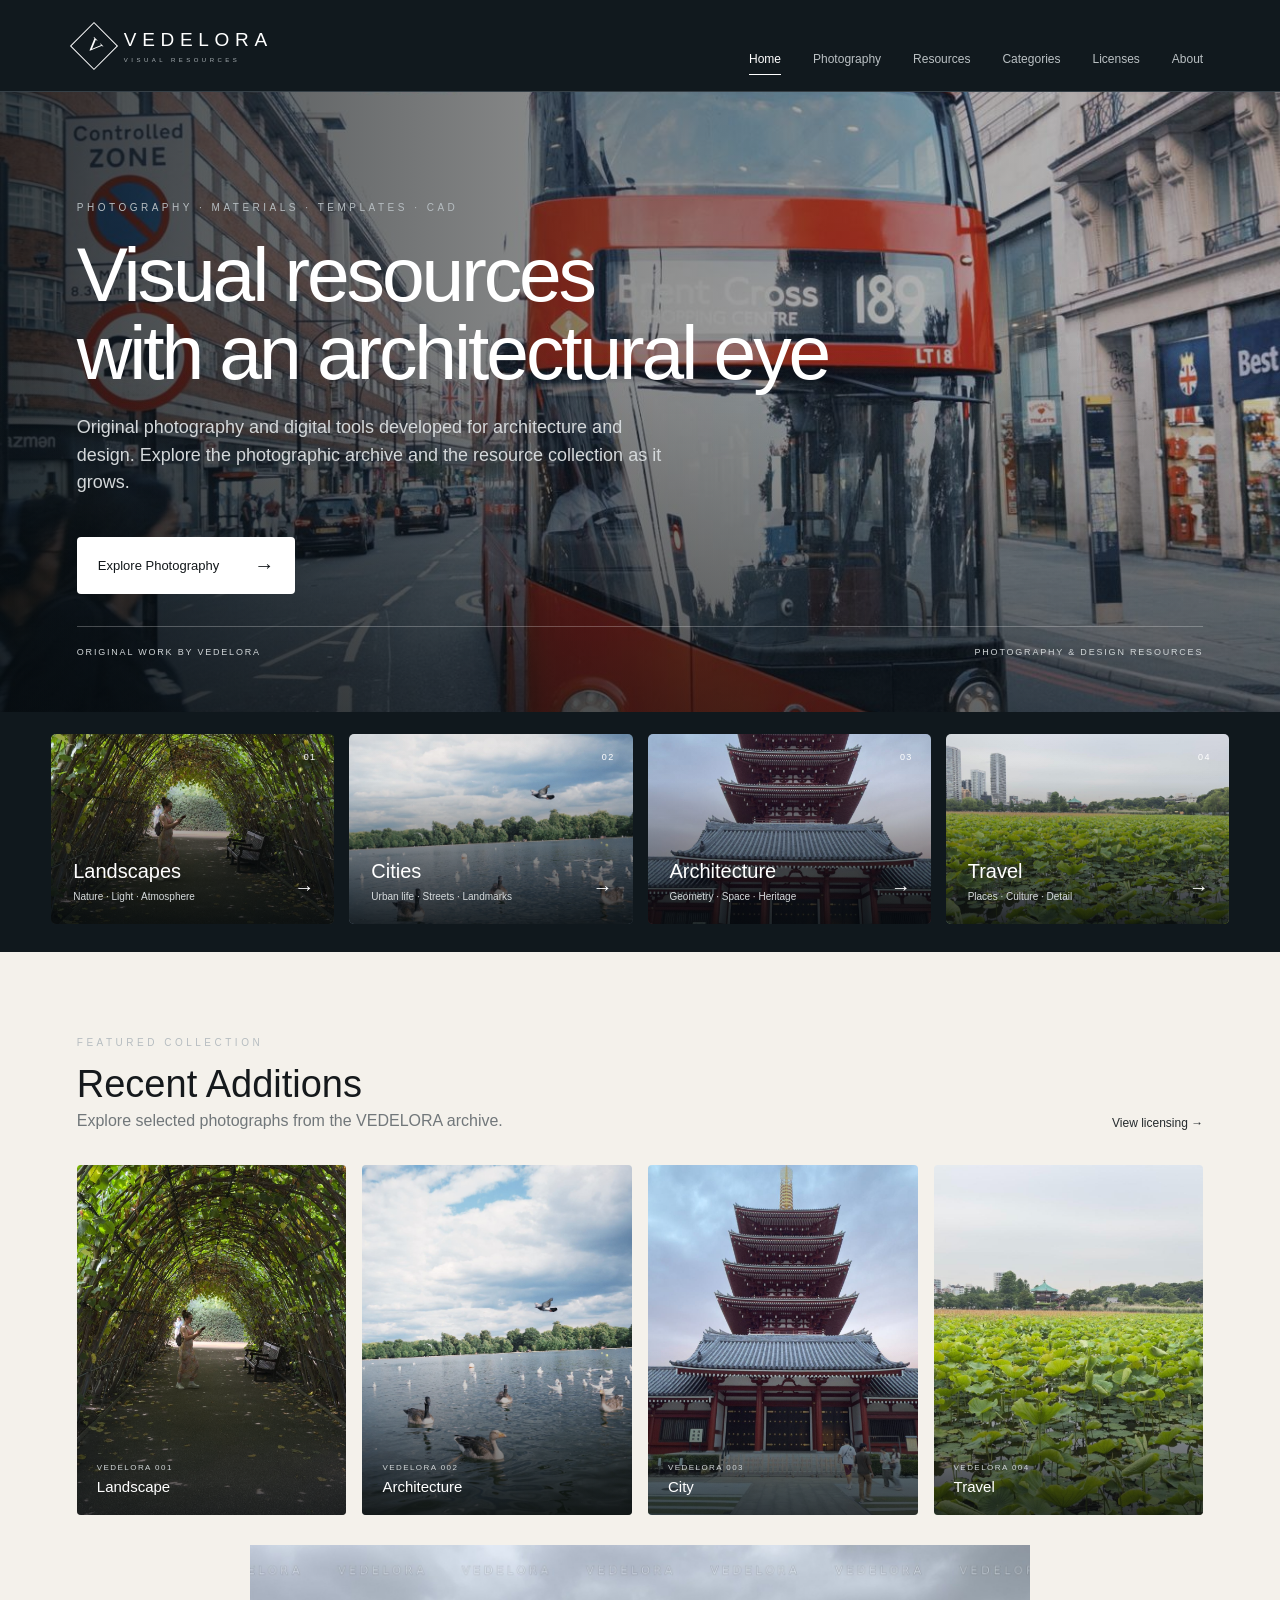
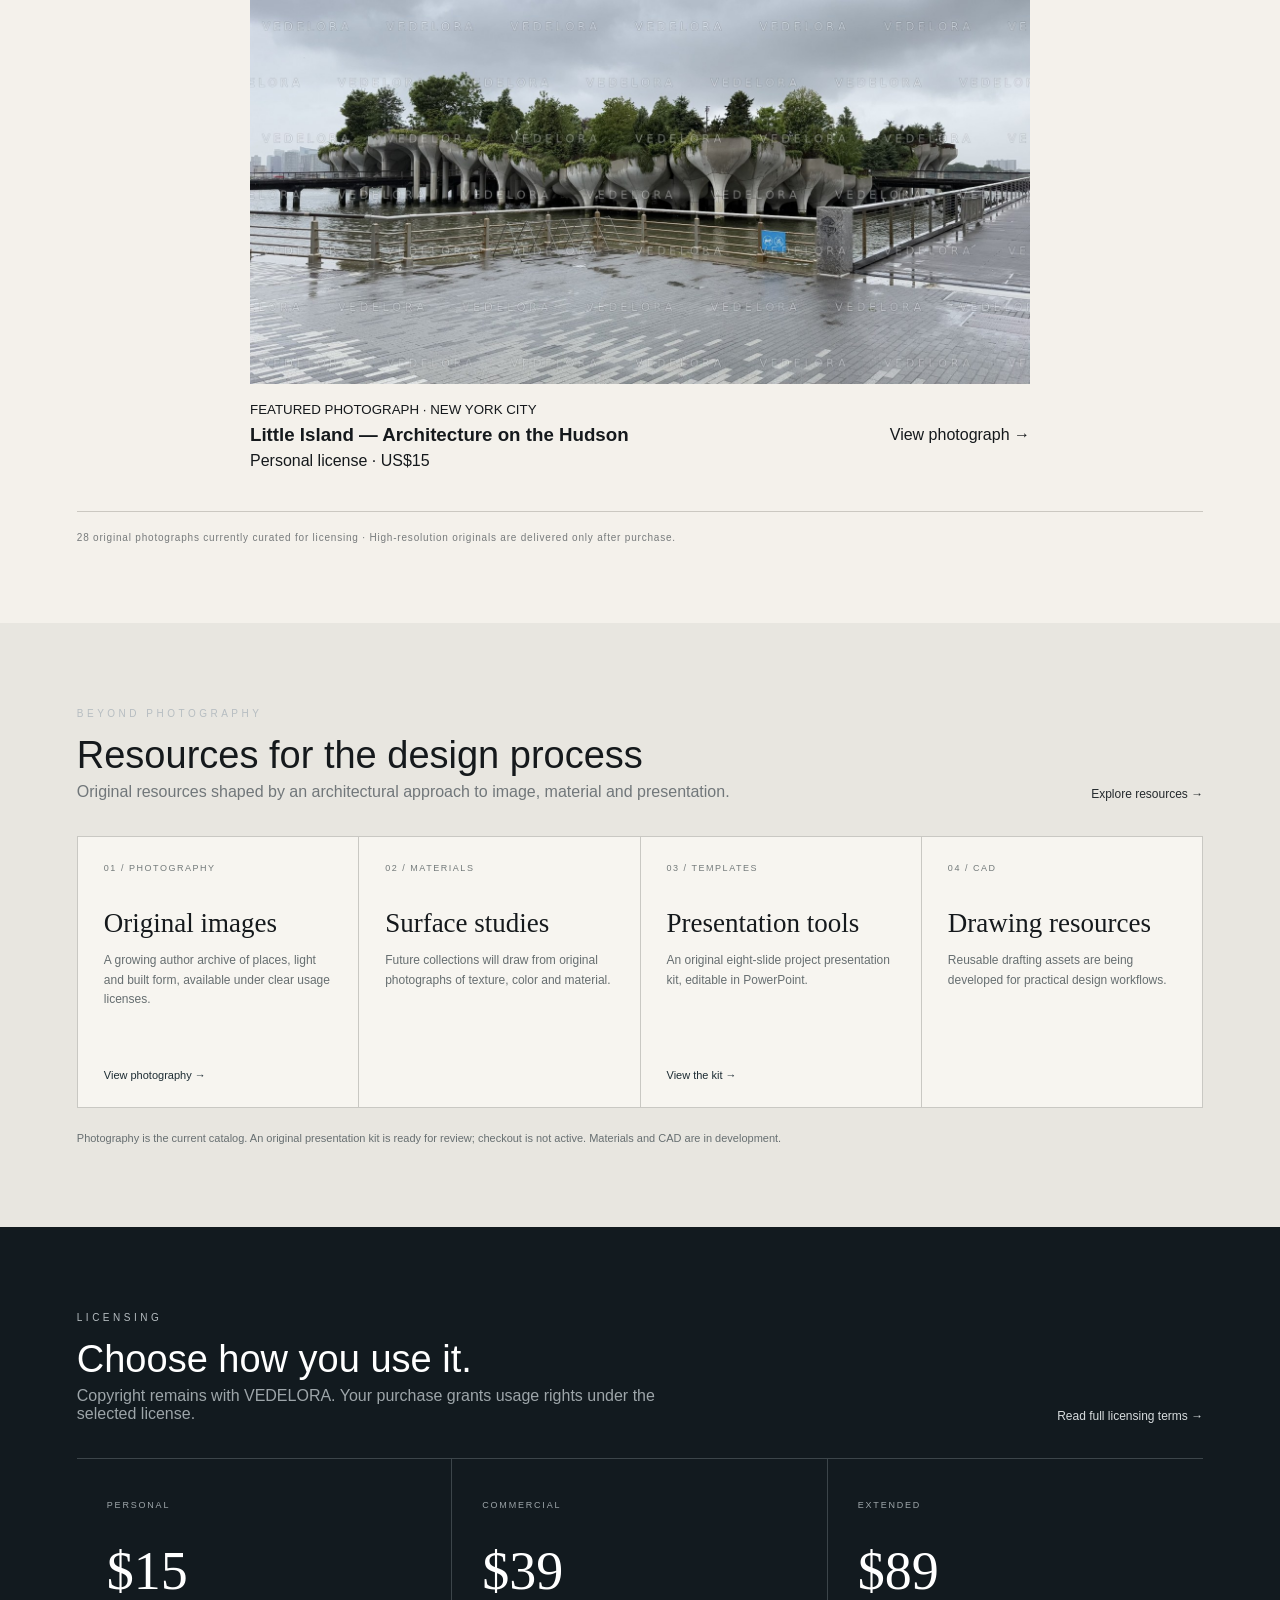
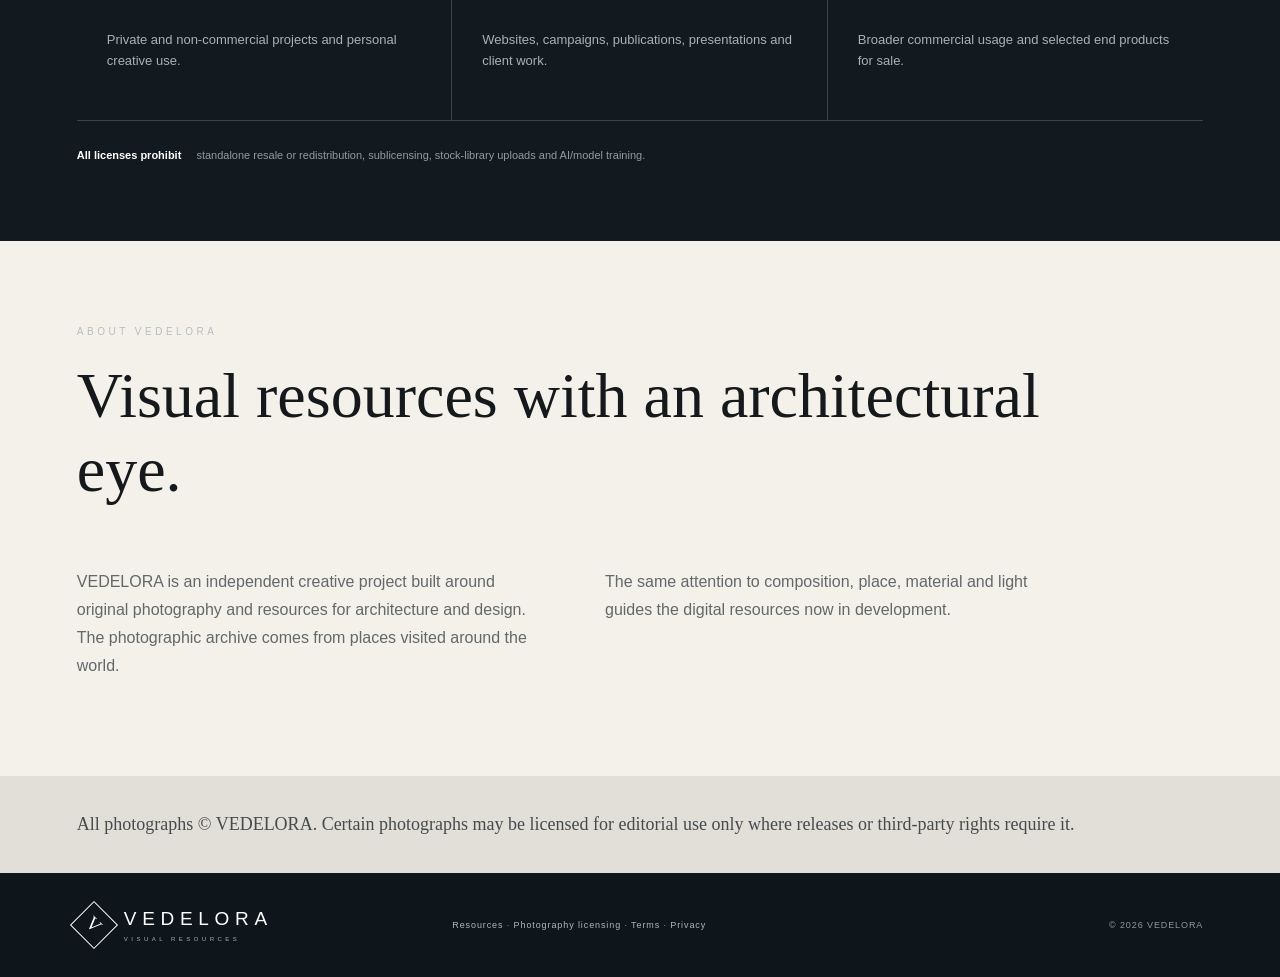
==== commit cdf01308: "Fix Little Island preview image filename to match uploaded asset" ====
--- a/index.html
+++ b/index.html
@@ -1 +1 @@
-<!doctype html><html lang="en"><head><meta charset="utf-8"><meta name="viewport" content="width=device-width,initial-scale=1"><title>VEDELORA — Visual Resources for Architecture &amp; Design</title><meta name="description" content="Original photography and carefully developed digital resources for architecture and design."><link rel="stylesheet" href="styles.css"></head><body><header class="nav"><a class="brand" href="index.html"><span class="mark">V</span><span class="word">VEDELORA<small>VISUAL RESOURCES</small></span></a><nav><a href="index.html" class="active">Home</a><a href="#photos">Photography</a><a href="resources.html">Resources</a><a href="#categories">Categories</a><a href="license.html">Licenses</a><a href="#about">About</a></nav></header><main><section class="hero"><div class="hero-inner"><div class="eyebrow">PHOTOGRAPHY · MATERIALS · TEMPLATES · CAD</div><h1>Visual resources<br>with an architectural eye</h1><p>Original photography and digital tools developed for architecture and design. Explore the photographic archive and the resource collection as it grows.</p><a class="button" href="#photos">Explore Photography <b>→</b></a></div><div class="hero-meta"><span>ORIGINAL WORK BY VEDELORA</span><span>PHOTOGRAPHY &amp; DESIGN RESOURCES</span></div></section><section id="categories" class="categories"><article><span>01</span><h3>Landscapes</h3><p>Nature · Light · Atmosphere</p><b>→</b></article><article><span>02</span><h3>Cities</h3><p>Urban life · Streets · Landmarks</p><b>→</b></article><article><span>03</span><h3>Architecture</h3><p>Geometry · Space · Heritage</p><b>→</b></article><article><span>04</span><h3>Travel</h3><p>Places · Culture · Detail</p><b>→</b></article></section><section id="photos" class="section recent"><div class="section-title"><div><span>FEATURED COLLECTION</span><h2>Recent Additions</h2><p>Explore selected photographs from the VEDELORA archive.</p></div><a href="license.html">View licensing →</a></div><div class="photo-grid"><article class="photo p1"><div><small>VEDELORA 001</small><b>Landscape</b></div></article><article class="photo p2"><div><small>VEDELORA 002</small><b>Architecture</b></div></article><article class="photo p3"><div><small>VEDELORA 003</small><b>City</b></div></article><article class="photo p4"><div><small>VEDELORA 004</small><b>Travel</b></div></article></div><a href="little-island.html" style="display:block;max-width:780px;margin:30px auto 18px;color:inherit;text-decoration:none"><img src="little-island-preview.jpg" alt="Little Island, New York — watermarked VEDELORA architectural photograph" style="width:100%;height:auto;display:block;background:#e4e7e9" loading="lazy"><div style="display:flex;justify-content:space-between;align-items:center;gap:16px;flex-wrap:wrap;padding:16px 0"><div><small>FEATURED PHOTOGRAPH · NEW YORK CITY</small><h3 style="margin:6px 0">Little Island — Architecture on the Hudson</h3><span>Personal license · US$15</span></div><span>View photograph →</span></div></a><div class="archive-note">28 original photographs currently curated for licensing · High-resolution originals are delivered only after purchase.</div></section><section id="resources" class="section resource-section"><div class="section-title"><div><span>BEYOND PHOTOGRAPHY</span><h2>Resources for the design process</h2><p>Original resources shaped by an architectural approach to image, material and presentation.</p></div><a href="resources.html">Explore resources →</a></div><div class="resource-grid"><article><span>01 / PHOTOGRAPHY</span><h3>Original images</h3><p>A growing author archive of places, light and built form, available under clear usage licenses.</p><a href="#photos">View photography →</a></article><article><span>02 / MATERIALS</span><h3>Surface studies</h3><p>Future collections will draw from original photographs of texture, color and material.</p></article><article><span>03 / TEMPLATES</span><h3>Presentation tools</h3><p>An original eight-slide project presentation kit, editable in PowerPoint.</p><a href="architecture-presentation-kit.html">View the kit →</a></article><article><span>04 / CAD</span><h3>Drawing resources</h3><p>Reusable drafting assets are being developed for practical design workflows.</p></article></div><p class="resource-status">Photography is the current catalog. An original presentation kit is ready for review; checkout is not active. Materials and CAD are in development.</p></section><section id="licenses" class="section licenses-section"><div class="section-title light"><div><span>LICENSING</span><h2>Choose how you use it.</h2><p>Copyright remains with VEDELORA. Your purchase grants usage rights under the selected license.</p></div><a class="legal-link" href="license.html">Read full licensing terms →</a></div><div class="licenses"><article><span>PERSONAL</span><strong>$15</strong><p>Private and non-commercial projects and personal creative use.</p></article><article><span>COMMERCIAL</span><strong>$39</strong><p>Websites, campaigns, publications, presentations and client work.</p></article><article><span>EXTENDED</span><strong>$89</strong><p>Broader commercial usage and selected end products for sale.</p></article></div><div class="rules"><b>All licenses prohibit</b> standalone resale or redistribution, sublicensing, stock-library uploads and AI/model training.</div></section><section id="about" class="section about"><span>ABOUT VEDELORA</span><h2>Visual resources with an architectural eye.</h2><div class="about-copy"><p>VEDELORA is an independent creative project built around original photography and resources for architecture and design. The photographic archive comes from places visited around the world.</p><p>The same attention to composition, place, material and light guides the digital resources now in development.</p></div></section><section class="copyright">All photographs © VEDELORA. Certain photographs may be licensed for editorial use only where releases or third-party rights require it.</section></main><footer><div class="brand"><span class="mark">V</span><span class="word">VEDELORA<small>VISUAL RESOURCES</small></span></div><div><a href="resources.html">Resources</a> · <a href="license.html">Photography licensing</a> · <a href="terms.html">Terms</a> · <a href="privacy.html">Privacy</a></div><div>© 2026 VEDELORA</div></footer></body></html>+<!doctype html><html lang="en"><head><meta charset="utf-8"><meta name="viewport" content="width=device-width,initial-scale=1"><title>VEDELORA — Visual Resources for Architecture &amp; Design</title><meta name="description" content="Original photography and carefully developed digital resources for architecture and design."><link rel="stylesheet" href="styles.css"></head><body><header class="nav"><a class="brand" href="index.html"><span class="mark">V</span><span class="word">VEDELORA<small>VISUAL RESOURCES</small></span></a><nav><a href="index.html" class="active">Home</a><a href="#photos">Photography</a><a href="resources.html">Resources</a><a href="#categories">Categories</a><a href="license.html">Licenses</a><a href="#about">About</a></nav></header><main><section class="hero"><div class="hero-inner"><div class="eyebrow">PHOTOGRAPHY · MATERIALS · TEMPLATES · CAD</div><h1>Visual resources<br>with an architectural eye</h1><p>Original photography and digital tools developed for architecture and design. Explore the photographic archive and the resource collection as it grows.</p><a class="button" href="#photos">Explore Photography <b>→</b></a></div><div class="hero-meta"><span>ORIGINAL WORK BY VEDELORA</span><span>PHOTOGRAPHY &amp; DESIGN RESOURCES</span></div></section><section id="categories" class="categories"><article><span>01</span><h3>Landscapes</h3><p>Nature · Light · Atmosphere</p><b>→</b></article><article><span>02</span><h3>Cities</h3><p>Urban life · Streets · Landmarks</p><b>→</b></article><article><span>03</span><h3>Architecture</h3><p>Geometry · Space · Heritage</p><b>→</b></article><article><span>04</span><h3>Travel</h3><p>Places · Culture · Detail</p><b>→</b></article></section><section id="photos" class="section recent"><div class="section-title"><div><span>FEATURED COLLECTION</span><h2>Recent Additions</h2><p>Explore selected photographs from the VEDELORA archive.</p></div><a href="license.html">View licensing →</a></div><div class="photo-grid"><article class="photo p1"><div><small>VEDELORA 001</small><b>Landscape</b></div></article><article class="photo p2"><div><small>VEDELORA 002</small><b>Architecture</b></div></article><article class="photo p3"><div><small>VEDELORA 003</small><b>City</b></div></article><article class="photo p4"><div><small>VEDELORA 004</small><b>Travel</b></div></article></div><a href="little-island.html" style="display:block;max-width:780px;margin:30px auto 18px;color:inherit;text-decoration:none"><img src="little-island-preview.jpg.jpg" alt="Little Island, New York — watermarked VEDELORA architectural photograph" style="width:100%;height:auto;display:block;background:#e4e7e9" loading="lazy"><div style="display:flex;justify-content:space-between;align-items:center;gap:16px;flex-wrap:wrap;padding:16px 0"><div><small>FEATURED PHOTOGRAPH · NEW YORK CITY</small><h3 style="margin:6px 0">Little Island — Architecture on the Hudson</h3><span>Personal license · US$15</span></div><span>View photograph →</span></div></a><div class="archive-note">28 original photographs currently curated for licensing · High-resolution originals are delivered only after purchase.</div></section><section id="resources" class="section resource-section"><div class="section-title"><div><span>BEYOND PHOTOGRAPHY</span><h2>Resources for the design process</h2><p>Original resources shaped by an architectural approach to image, material and presentation.</p></div><a href="resources.html">Explore resources →</a></div><div class="resource-grid"><article><span>01 / PHOTOGRAPHY</span><h3>Original images</h3><p>A growing author archive of places, light and built form, available under clear usage licenses.</p><a href="#photos">View photography →</a></article><article><span>02 / MATERIALS</span><h3>Surface studies</h3><p>Future collections will draw from original photographs of texture, color and material.</p></article><article><span>03 / TEMPLATES</span><h3>Presentation tools</h3><p>An original eight-slide project presentation kit, editable in PowerPoint.</p><a href="architecture-presentation-kit.html">View the kit →</a></article><article><span>04 / CAD</span><h3>Drawing resources</h3><p>Reusable drafting assets are being developed for practical design workflows.</p></article></div><p class="resource-status">Photography is the current catalog. An original presentation kit is ready for review; checkout is not active. Materials and CAD are in development.</p></section><section id="licenses" class="section licenses-section"><div class="section-title light"><div><span>LICENSING</span><h2>Choose how you use it.</h2><p>Copyright remains with VEDELORA. Your purchase grants usage rights under the selected license.</p></div><a class="legal-link" href="license.html">Read full licensing terms →</a></div><div class="licenses"><article><span>PERSONAL</span><strong>$15</strong><p>Private and non-commercial projects and personal creative use.</p></article><article><span>COMMERCIAL</span><strong>$39</strong><p>Websites, campaigns, publications, presentations and client work.</p></article><article><span>EXTENDED</span><strong>$89</strong><p>Broader commercial usage and selected end products for sale.</p></article></div><div class="rules"><b>All licenses prohibit</b> standalone resale or redistribution, sublicensing, stock-library uploads and AI/model training.</div></section><section id="about" class="section about"><span>ABOUT VEDELORA</span><h2>Visual resources with an architectural eye.</h2><div class="about-copy"><p>VEDELORA is an independent creative project built around original photography and resources for architecture and design. The photographic archive comes from places visited around the world.</p><p>The same attention to composition, place, material and light guides the digital resources now in development.</p></div></section><section class="copyright">All photographs © VEDELORA. Certain photographs may be licensed for editorial use only where releases or third-party rights require it.</section></main><footer><div class="brand"><span class="mark">V</span><span class="word">VEDELORA<small>VISUAL RESOURCES</small></span></div><div><a href="resources.html">Resources</a> · <a href="license.html">Photography licensing</a> · <a href="terms.html">Terms</a> · <a href="privacy.html">Privacy</a></div><div>© 2026 VEDELORA</div></footer></body></html>
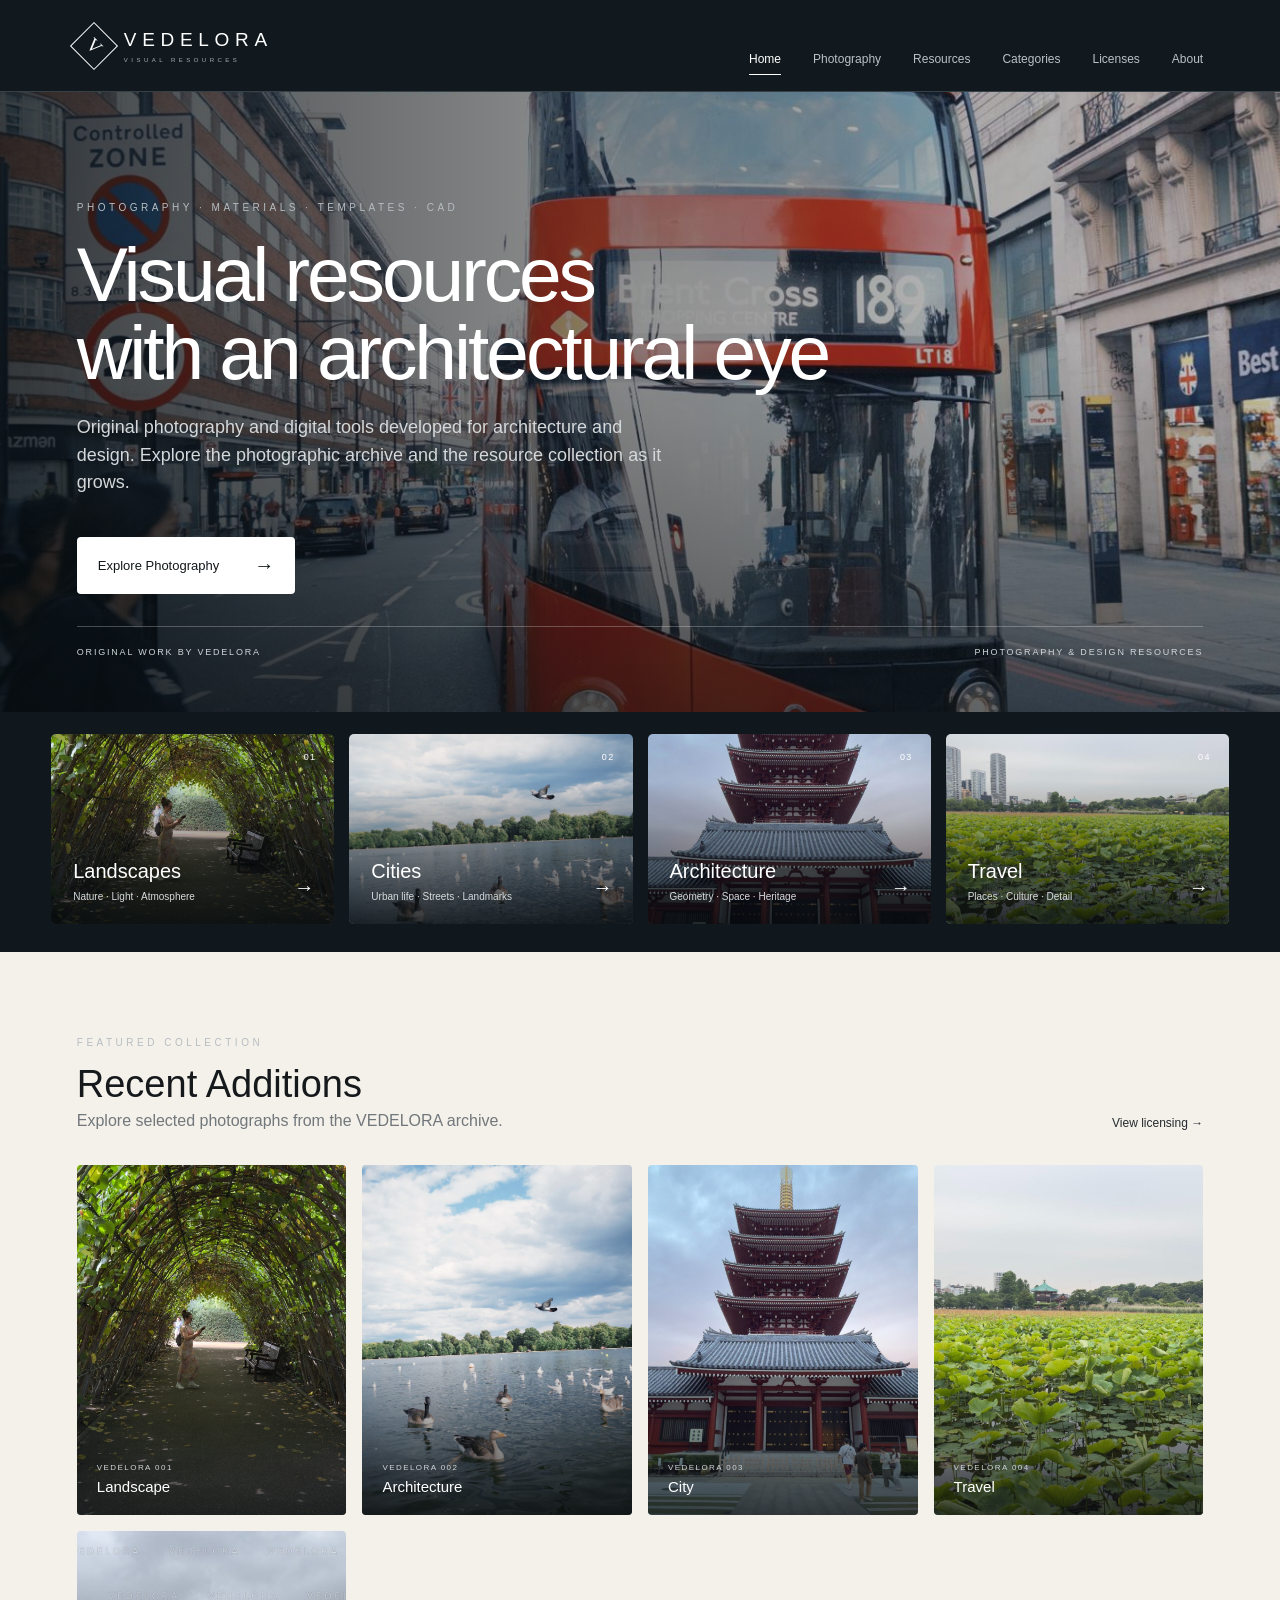
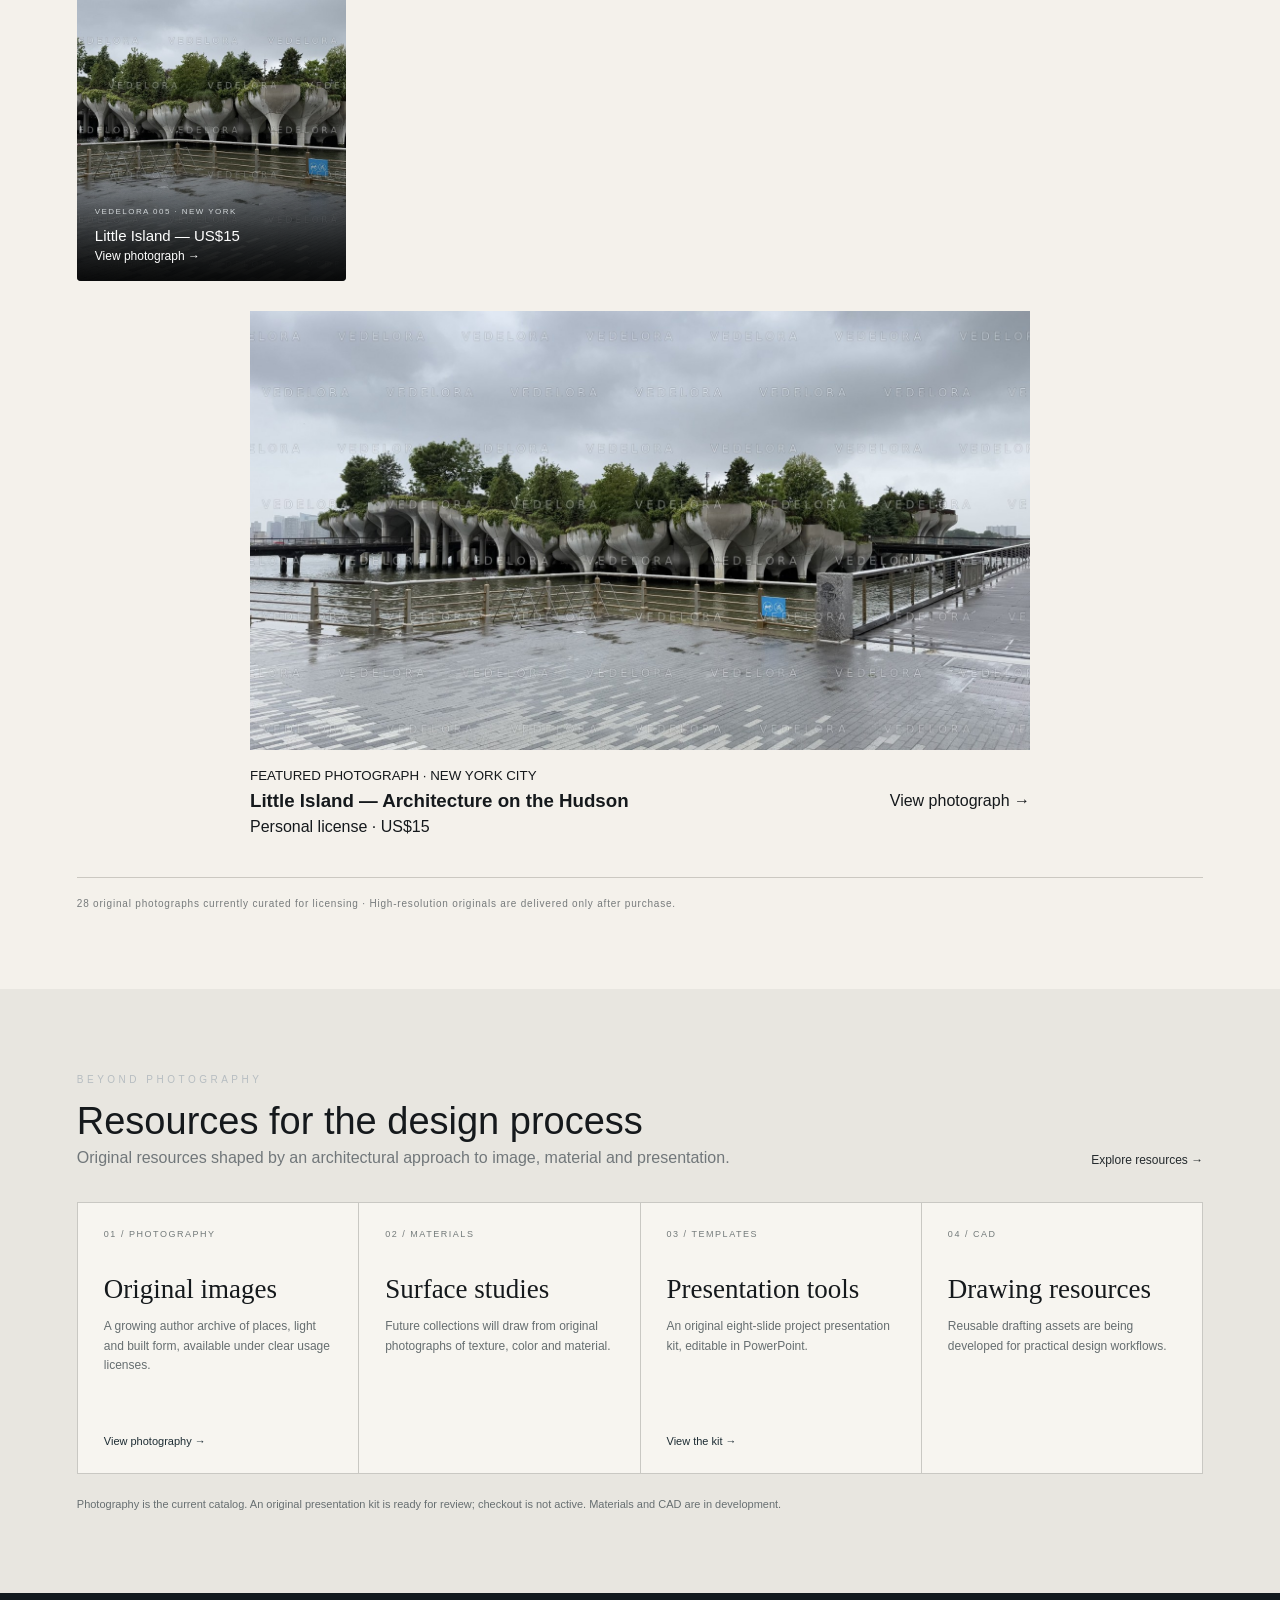
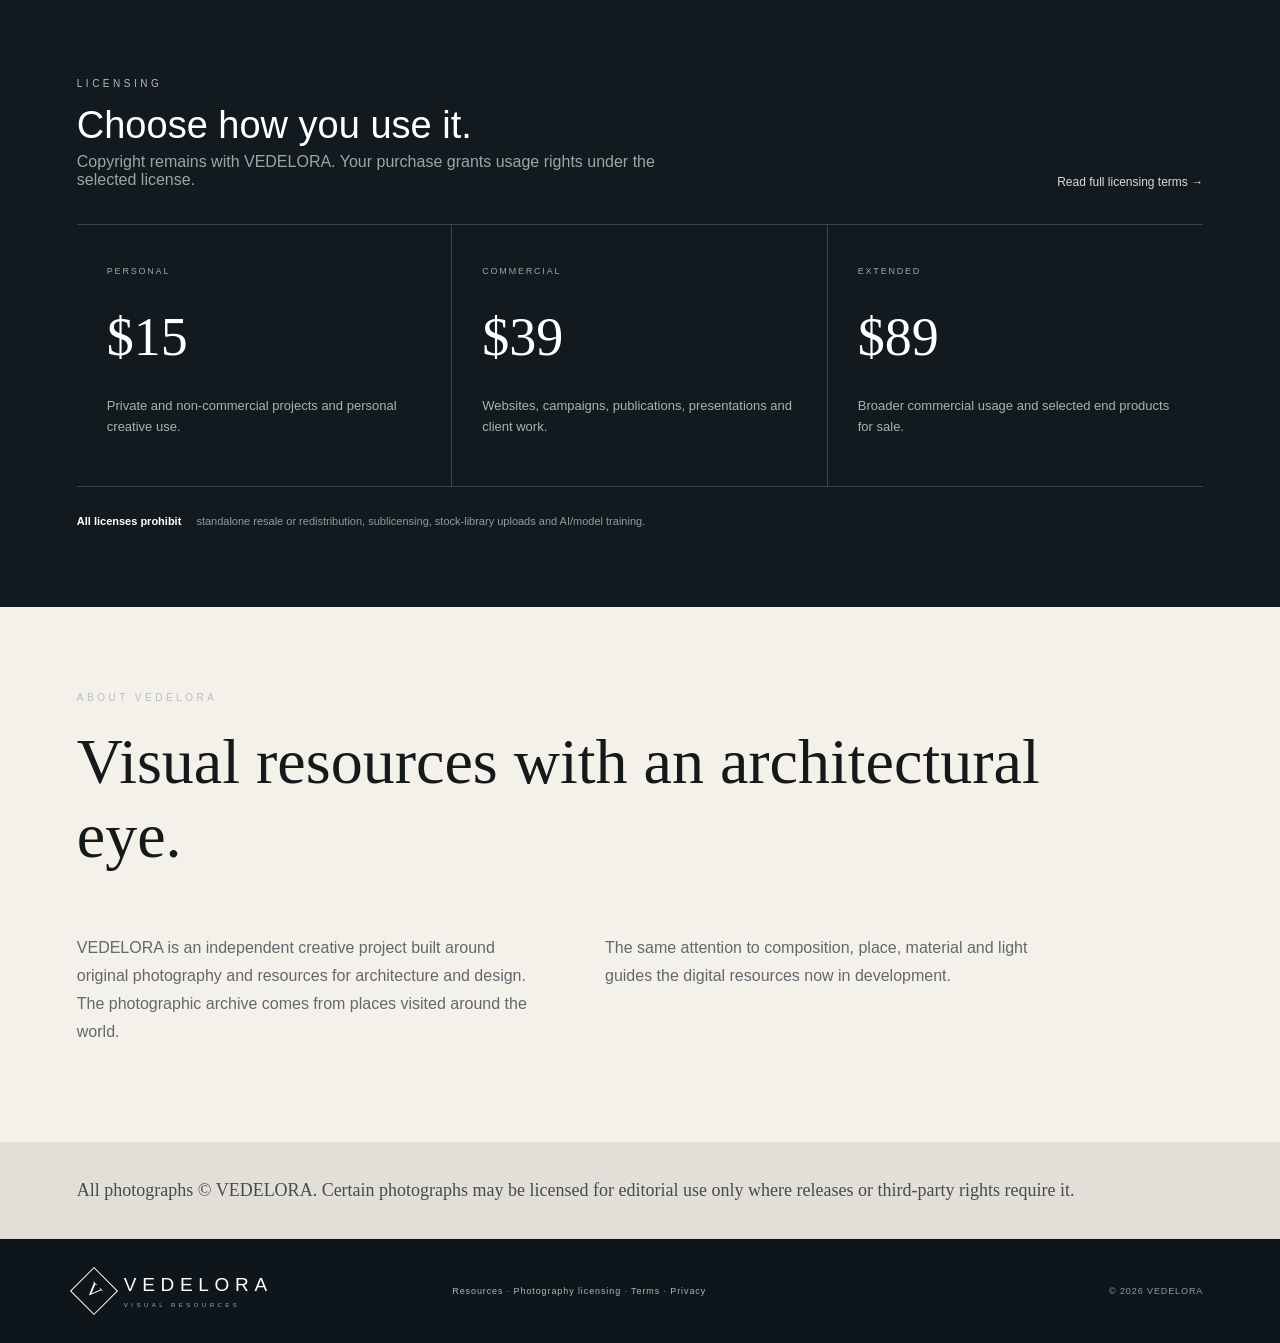
==== commit d2a001a1: "Display Little Island as fifth photography gallery card" ====
--- a/index.html
+++ b/index.html
@@ -1 +1 @@
-<!doctype html><html lang="en"><head><meta charset="utf-8"><meta name="viewport" content="width=device-width,initial-scale=1"><title>VEDELORA — Visual Resources for Architecture &amp; Design</title><meta name="description" content="Original photography and carefully developed digital resources for architecture and design."><link rel="stylesheet" href="styles.css"></head><body><header class="nav"><a class="brand" href="index.html"><span class="mark">V</span><span class="word">VEDELORA<small>VISUAL RESOURCES</small></span></a><nav><a href="index.html" class="active">Home</a><a href="#photos">Photography</a><a href="resources.html">Resources</a><a href="#categories">Categories</a><a href="license.html">Licenses</a><a href="#about">About</a></nav></header><main><section class="hero"><div class="hero-inner"><div class="eyebrow">PHOTOGRAPHY · MATERIALS · TEMPLATES · CAD</div><h1>Visual resources<br>with an architectural eye</h1><p>Original photography and digital tools developed for architecture and design. Explore the photographic archive and the resource collection as it grows.</p><a class="button" href="#photos">Explore Photography <b>→</b></a></div><div class="hero-meta"><span>ORIGINAL WORK BY VEDELORA</span><span>PHOTOGRAPHY &amp; DESIGN RESOURCES</span></div></section><section id="categories" class="categories"><article><span>01</span><h3>Landscapes</h3><p>Nature · Light · Atmosphere</p><b>→</b></article><article><span>02</span><h3>Cities</h3><p>Urban life · Streets · Landmarks</p><b>→</b></article><article><span>03</span><h3>Architecture</h3><p>Geometry · Space · Heritage</p><b>→</b></article><article><span>04</span><h3>Travel</h3><p>Places · Culture · Detail</p><b>→</b></article></section><section id="photos" class="section recent"><div class="section-title"><div><span>FEATURED COLLECTION</span><h2>Recent Additions</h2><p>Explore selected photographs from the VEDELORA archive.</p></div><a href="license.html">View licensing →</a></div><div class="photo-grid"><article class="photo p1"><div><small>VEDELORA 001</small><b>Landscape</b></div></article><article class="photo p2"><div><small>VEDELORA 002</small><b>Architecture</b></div></article><article class="photo p3"><div><small>VEDELORA 003</small><b>City</b></div></article><article class="photo p4"><div><small>VEDELORA 004</small><b>Travel</b></div></article></div><a href="little-island.html" style="display:block;max-width:780px;margin:30px auto 18px;color:inherit;text-decoration:none"><img src="little-island-preview.jpg.jpg" alt="Little Island, New York — watermarked VEDELORA architectural photograph" style="width:100%;height:auto;display:block;background:#e4e7e9" loading="lazy"><div style="display:flex;justify-content:space-between;align-items:center;gap:16px;flex-wrap:wrap;padding:16px 0"><div><small>FEATURED PHOTOGRAPH · NEW YORK CITY</small><h3 style="margin:6px 0">Little Island — Architecture on the Hudson</h3><span>Personal license · US$15</span></div><span>View photograph →</span></div></a><div class="archive-note">28 original photographs currently curated for licensing · High-resolution originals are delivered only after purchase.</div></section><section id="resources" class="section resource-section"><div class="section-title"><div><span>BEYOND PHOTOGRAPHY</span><h2>Resources for the design process</h2><p>Original resources shaped by an architectural approach to image, material and presentation.</p></div><a href="resources.html">Explore resources →</a></div><div class="resource-grid"><article><span>01 / PHOTOGRAPHY</span><h3>Original images</h3><p>A growing author archive of places, light and built form, available under clear usage licenses.</p><a href="#photos">View photography →</a></article><article><span>02 / MATERIALS</span><h3>Surface studies</h3><p>Future collections will draw from original photographs of texture, color and material.</p></article><article><span>03 / TEMPLATES</span><h3>Presentation tools</h3><p>An original eight-slide project presentation kit, editable in PowerPoint.</p><a href="architecture-presentation-kit.html">View the kit →</a></article><article><span>04 / CAD</span><h3>Drawing resources</h3><p>Reusable drafting assets are being developed for practical design workflows.</p></article></div><p class="resource-status">Photography is the current catalog. An original presentation kit is ready for review; checkout is not active. Materials and CAD are in development.</p></section><section id="licenses" class="section licenses-section"><div class="section-title light"><div><span>LICENSING</span><h2>Choose how you use it.</h2><p>Copyright remains with VEDELORA. Your purchase grants usage rights under the selected license.</p></div><a class="legal-link" href="license.html">Read full licensing terms →</a></div><div class="licenses"><article><span>PERSONAL</span><strong>$15</strong><p>Private and non-commercial projects and personal creative use.</p></article><article><span>COMMERCIAL</span><strong>$39</strong><p>Websites, campaigns, publications, presentations and client work.</p></article><article><span>EXTENDED</span><strong>$89</strong><p>Broader commercial usage and selected end products for sale.</p></article></div><div class="rules"><b>All licenses prohibit</b> standalone resale or redistribution, sublicensing, stock-library uploads and AI/model training.</div></section><section id="about" class="section about"><span>ABOUT VEDELORA</span><h2>Visual resources with an architectural eye.</h2><div class="about-copy"><p>VEDELORA is an independent creative project built around original photography and resources for architecture and design. The photographic archive comes from places visited around the world.</p><p>The same attention to composition, place, material and light guides the digital resources now in development.</p></div></section><section class="copyright">All photographs © VEDELORA. Certain photographs may be licensed for editorial use only where releases or third-party rights require it.</section></main><footer><div class="brand"><span class="mark">V</span><span class="word">VEDELORA<small>VISUAL RESOURCES</small></span></div><div><a href="resources.html">Resources</a> · <a href="license.html">Photography licensing</a> · <a href="terms.html">Terms</a> · <a href="privacy.html">Privacy</a></div><div>© 2026 VEDELORA</div></footer></body></html>+<!doctype html><html lang="en"><head><meta charset="utf-8"><meta name="viewport" content="width=device-width,initial-scale=1"><title>VEDELORA — Visual Resources for Architecture &amp; Design</title><meta name="description" content="Original photography and carefully developed digital resources for architecture and design."><link rel="stylesheet" href="styles.css"></head><body><header class="nav"><a class="brand" href="index.html"><span class="mark">V</span><span class="word">VEDELORA<small>VISUAL RESOURCES</small></span></a><nav><a href="index.html" class="active">Home</a><a href="#photos">Photography</a><a href="resources.html">Resources</a><a href="#categories">Categories</a><a href="license.html">Licenses</a><a href="#about">About</a></nav></header><main><section class="hero"><div class="hero-inner"><div class="eyebrow">PHOTOGRAPHY · MATERIALS · TEMPLATES · CAD</div><h1>Visual resources<br>with an architectural eye</h1><p>Original photography and digital tools developed for architecture and design. Explore the photographic archive and the resource collection as it grows.</p><a class="button" href="#photos">Explore Photography <b>→</b></a></div><div class="hero-meta"><span>ORIGINAL WORK BY VEDELORA</span><span>PHOTOGRAPHY &amp; DESIGN RESOURCES</span></div></section><section id="categories" class="categories"><article><span>01</span><h3>Landscapes</h3><p>Nature · Light · Atmosphere</p><b>→</b></article><article><span>02</span><h3>Cities</h3><p>Urban life · Streets · Landmarks</p><b>→</b></article><article><span>03</span><h3>Architecture</h3><p>Geometry · Space · Heritage</p><b>→</b></article><article><span>04</span><h3>Travel</h3><p>Places · Culture · Detail</p><b>→</b></article></section><section id="photos" class="section recent"><div class="section-title"><div><span>FEATURED COLLECTION</span><h2>Recent Additions</h2><p>Explore selected photographs from the VEDELORA archive.</p></div><a href="license.html">View licensing →</a></div><div class="photo-grid"><article class="photo p1"><div><small>VEDELORA 001</small><b>Landscape</b></div></article><article class="photo p2"><div><small>VEDELORA 002</small><b>Architecture</b></div></article><article class="photo p3"><div><small>VEDELORA 003</small><b>City</b></div></article><article class="photo p4"><div><small>VEDELORA 004</small><b>Travel</b></div></article><a class="photo" href="little-island.html" style="position:relative;display:block;min-height:260px;overflow:hidden;color:#fff;text-decoration:none"><img src="little-island-preview.jpg.jpg" alt="Little Island — watermarked architectural photography by VEDELORA" style="width:100%;height:100%;object-fit:cover;position:absolute;inset:0"><div style="position:absolute;bottom:0;left:0;right:0;padding:18px;background:linear-gradient(transparent,rgba(0,0,0,.8));display:flex;flex-direction:column;gap:5px"><small>VEDELORA 005 · NEW YORK</small><b>Little Island — US$15</b><span style="font-size:12px">View photograph →</span></div></a></div><a href="little-island.html" style="display:block;max-width:780px;margin:30px auto 18px;color:inherit;text-decoration:none"><img src="little-island-preview.jpg.jpg" alt="Little Island, New York — watermarked VEDELORA architectural photograph" style="width:100%;height:auto;display:block;background:#e4e7e9" loading="lazy"><div style="display:flex;justify-content:space-between;align-items:center;gap:16px;flex-wrap:wrap;padding:16px 0"><div><small>FEATURED PHOTOGRAPH · NEW YORK CITY</small><h3 style="margin:6px 0">Little Island — Architecture on the Hudson</h3><span>Personal license · US$15</span></div><span>View photograph →</span></div></a><div class="archive-note">28 original photographs currently curated for licensing · High-resolution originals are delivered only after purchase.</div></section><section id="resources" class="section resource-section"><div class="section-title"><div><span>BEYOND PHOTOGRAPHY</span><h2>Resources for the design process</h2><p>Original resources shaped by an architectural approach to image, material and presentation.</p></div><a href="resources.html">Explore resources →</a></div><div class="resource-grid"><article><span>01 / PHOTOGRAPHY</span><h3>Original images</h3><p>A growing author archive of places, light and built form, available under clear usage licenses.</p><a href="#photos">View photography →</a></article><article><span>02 / MATERIALS</span><h3>Surface studies</h3><p>Future collections will draw from original photographs of texture, color and material.</p></article><article><span>03 / TEMPLATES</span><h3>Presentation tools</h3><p>An original eight-slide project presentation kit, editable in PowerPoint.</p><a href="architecture-presentation-kit.html">View the kit →</a></article><article><span>04 / CAD</span><h3>Drawing resources</h3><p>Reusable drafting assets are being developed for practical design workflows.</p></article></div><p class="resource-status">Photography is the current catalog. An original presentation kit is ready for review; checkout is not active. Materials and CAD are in development.</p></section><section id="licenses" class="section licenses-section"><div class="section-title light"><div><span>LICENSING</span><h2>Choose how you use it.</h2><p>Copyright remains with VEDELORA. Your purchase grants usage rights under the selected license.</p></div><a class="legal-link" href="license.html">Read full licensing terms →</a></div><div class="licenses"><article><span>PERSONAL</span><strong>$15</strong><p>Private and non-commercial projects and personal creative use.</p></article><article><span>COMMERCIAL</span><strong>$39</strong><p>Websites, campaigns, publications, presentations and client work.</p></article><article><span>EXTENDED</span><strong>$89</strong><p>Broader commercial usage and selected end products for sale.</p></article></div><div class="rules"><b>All licenses prohibit</b> standalone resale or redistribution, sublicensing, stock-library uploads and AI/model training.</div></section><section id="about" class="section about"><span>ABOUT VEDELORA</span><h2>Visual resources with an architectural eye.</h2><div class="about-copy"><p>VEDELORA is an independent creative project built around original photography and resources for architecture and design. The photographic archive comes from places visited around the world.</p><p>The same attention to composition, place, material and light guides the digital resources now in development.</p></div></section><section class="copyright">All photographs © VEDELORA. Certain photographs may be licensed for editorial use only where releases or third-party rights require it.</section></main><footer><div class="brand"><span class="mark">V</span><span class="word">VEDELORA<small>VISUAL RESOURCES</small></span></div><div><a href="resources.html">Resources</a> · <a href="license.html">Photography licensing</a> · <a href="terms.html">Terms</a> · <a href="privacy.html">Privacy</a></div><div>© 2026 VEDELORA</div></footer></body></html>
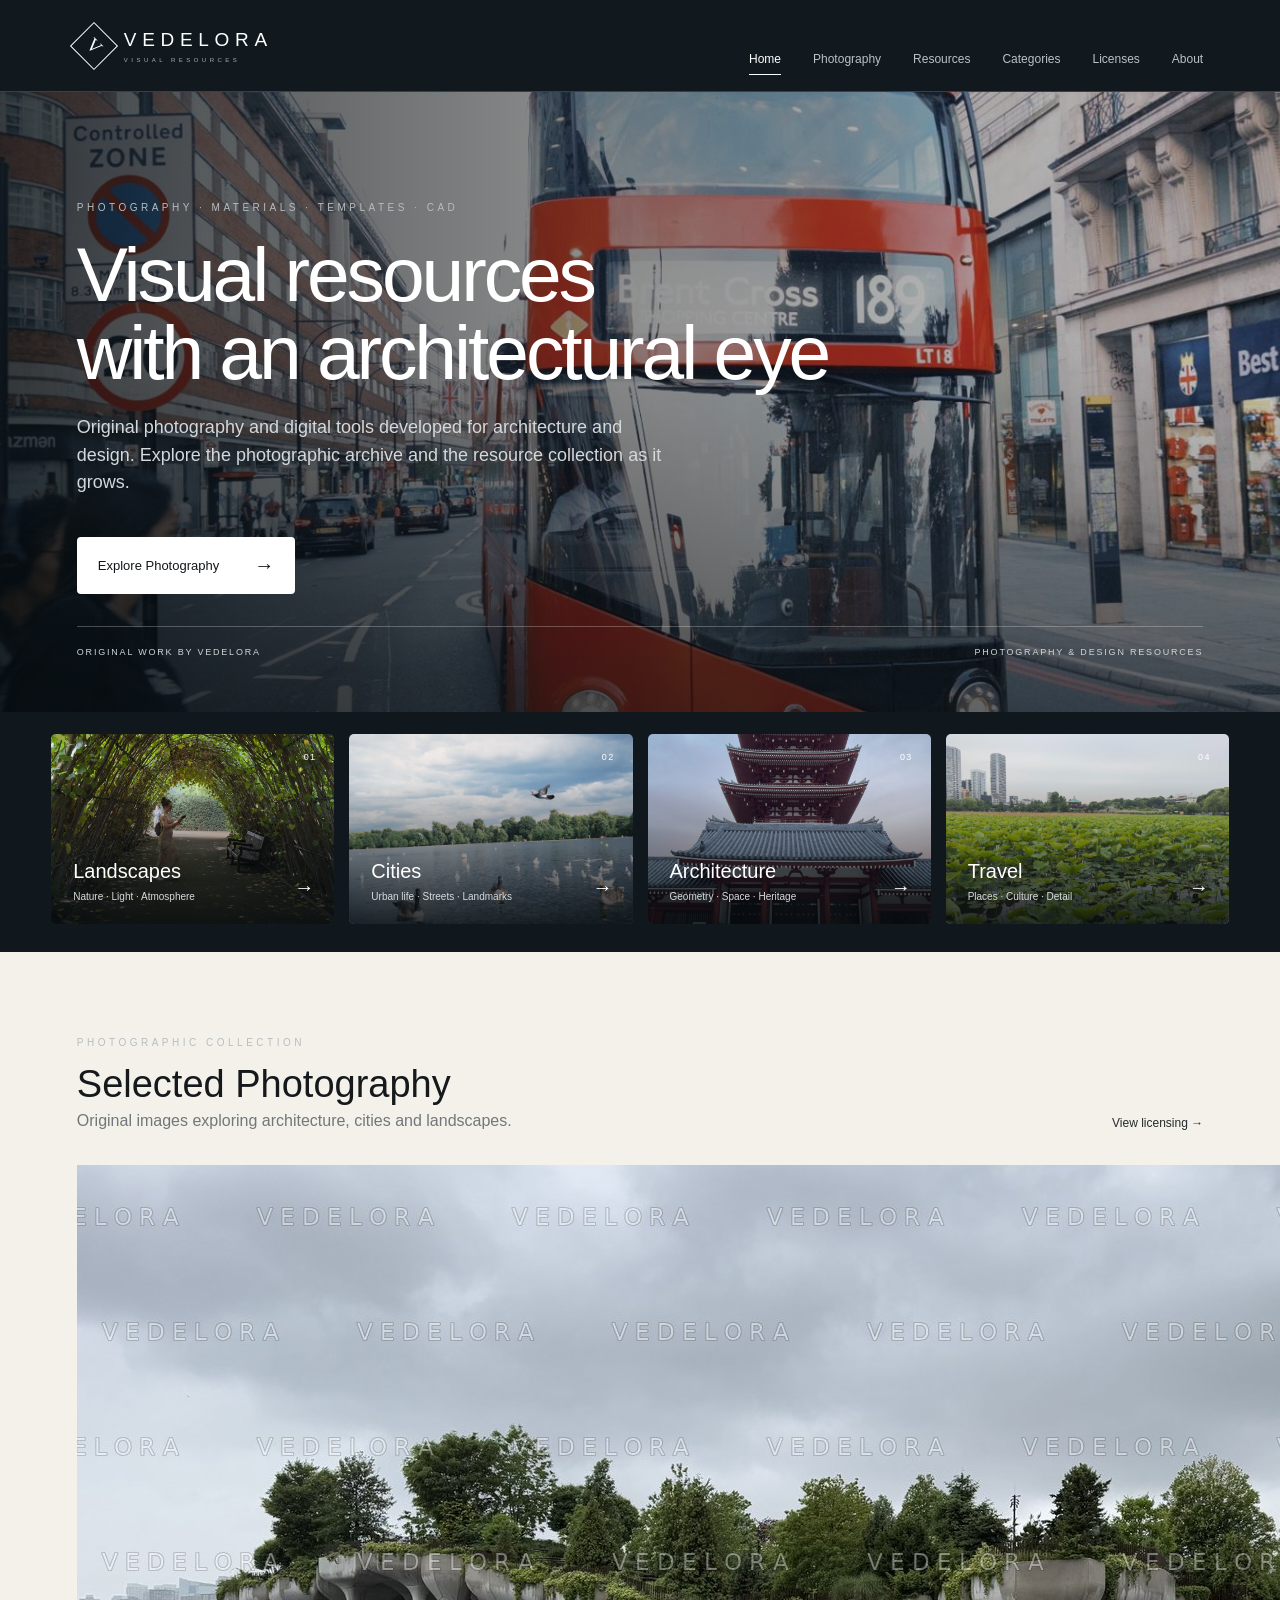
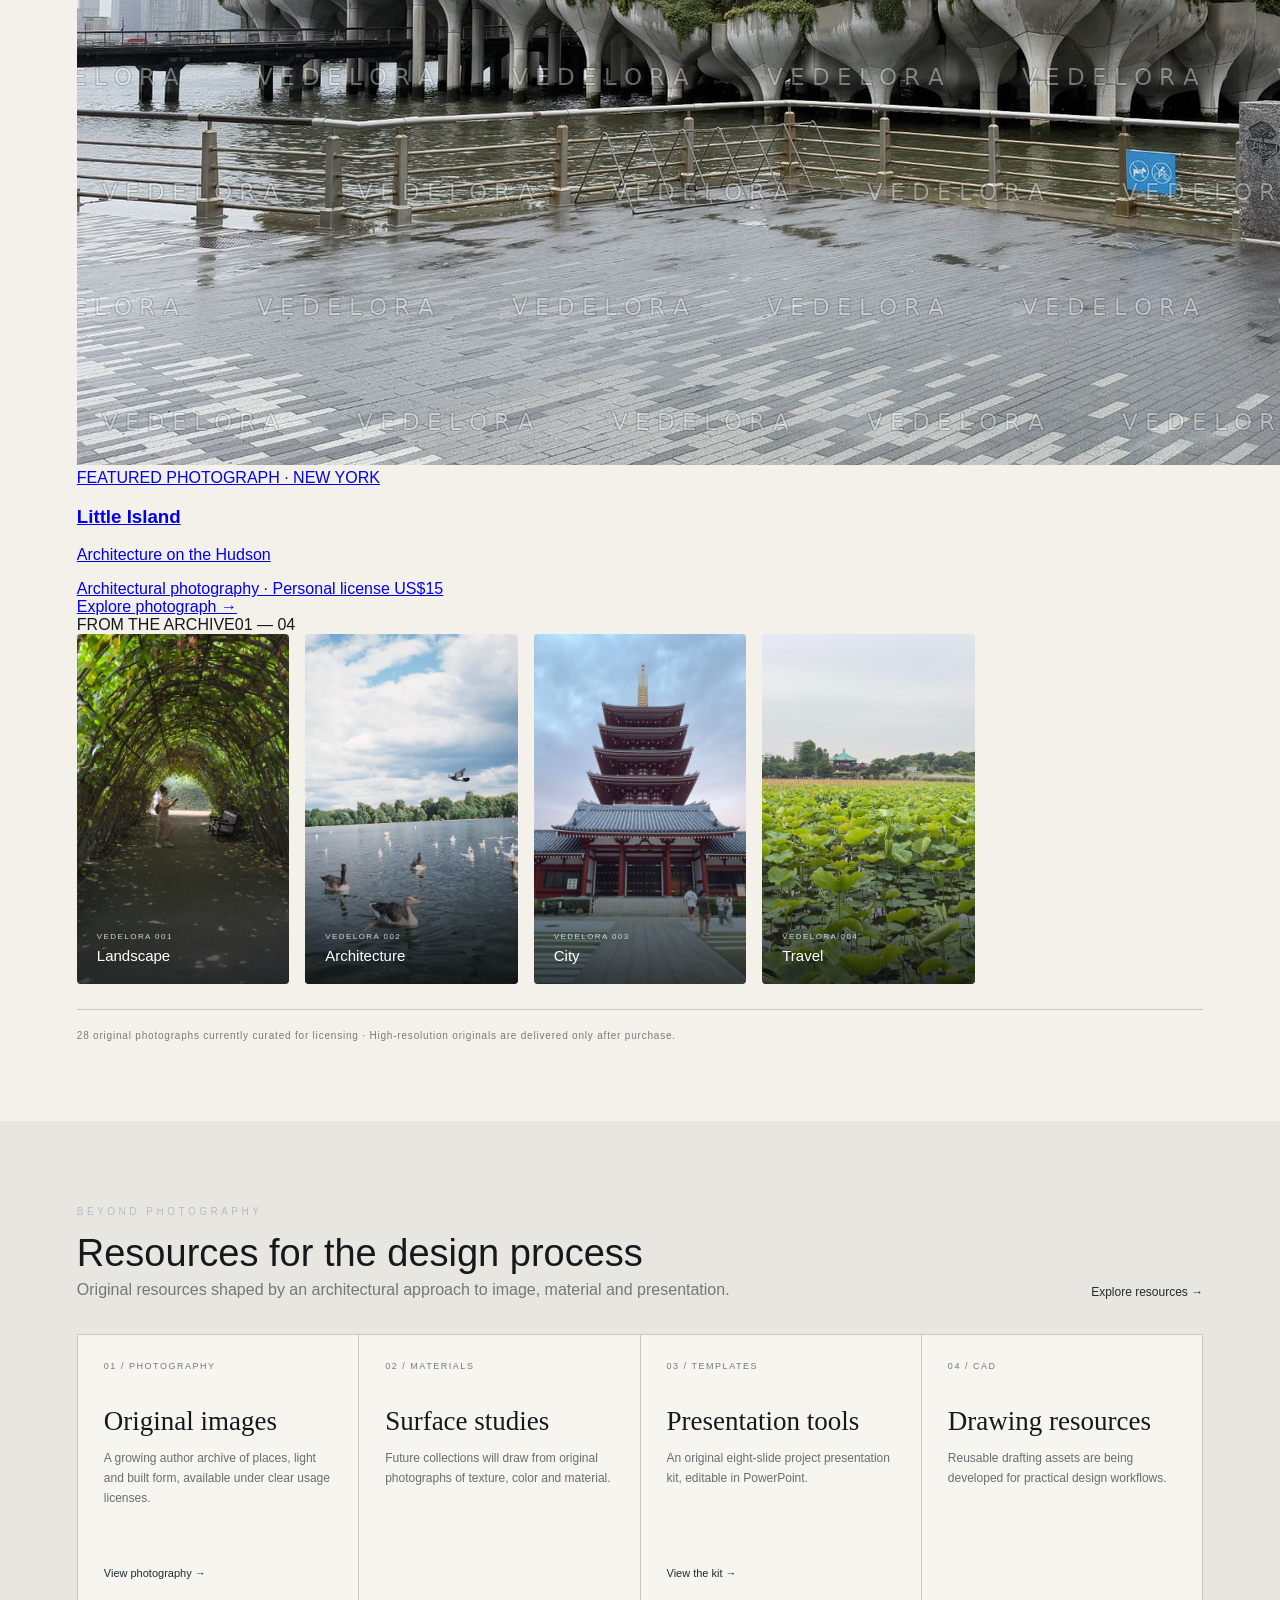
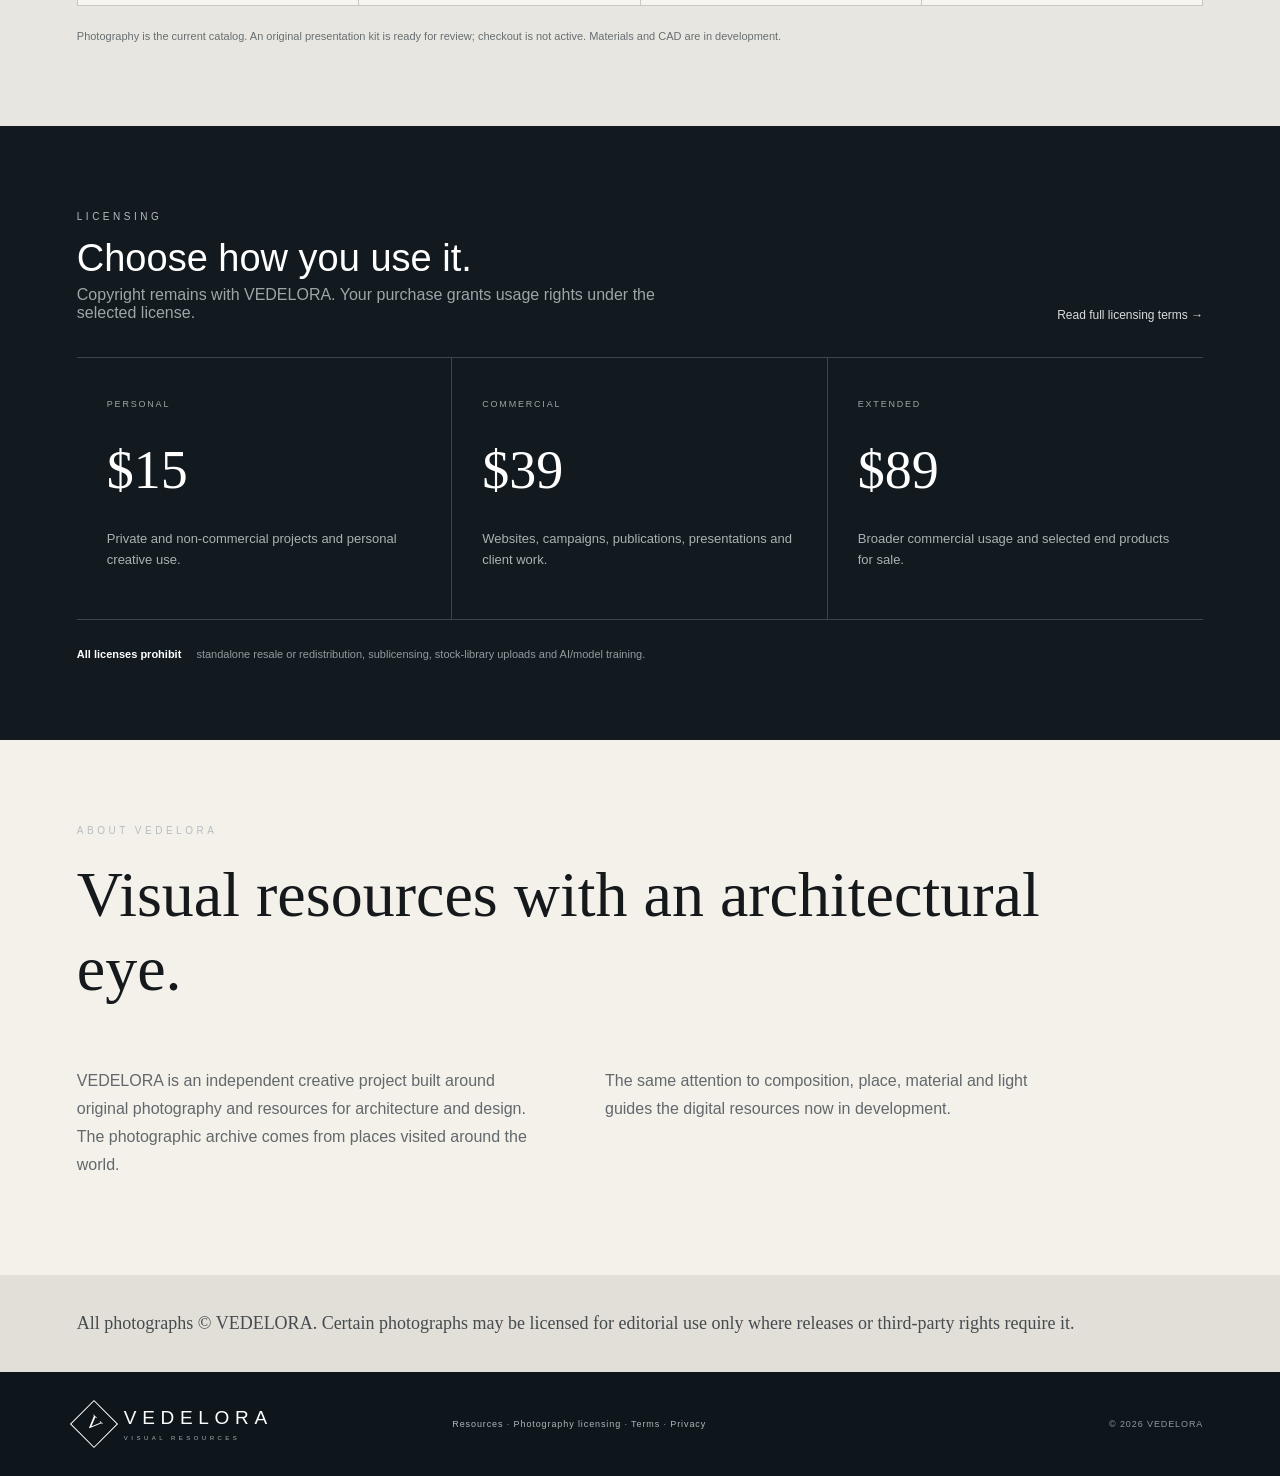
==== commit 8531b213: "Redesign photography showcase with single Little Island feature and original four-photo archive" ====
--- a/index.html
+++ b/index.html
@@ -1 +1 @@
-<!doctype html><html lang="en"><head><meta charset="utf-8"><meta name="viewport" content="width=device-width,initial-scale=1"><title>VEDELORA — Visual Resources for Architecture &amp; Design</title><meta name="description" content="Original photography and carefully developed digital resources for architecture and design."><link rel="stylesheet" href="styles.css"></head><body><header class="nav"><a class="brand" href="index.html"><span class="mark">V</span><span class="word">VEDELORA<small>VISUAL RESOURCES</small></span></a><nav><a href="index.html" class="active">Home</a><a href="#photos">Photography</a><a href="resources.html">Resources</a><a href="#categories">Categories</a><a href="license.html">Licenses</a><a href="#about">About</a></nav></header><main><section class="hero"><div class="hero-inner"><div class="eyebrow">PHOTOGRAPHY · MATERIALS · TEMPLATES · CAD</div><h1>Visual resources<br>with an architectural eye</h1><p>Original photography and digital tools developed for architecture and design. Explore the photographic archive and the resource collection as it grows.</p><a class="button" href="#photos">Explore Photography <b>→</b></a></div><div class="hero-meta"><span>ORIGINAL WORK BY VEDELORA</span><span>PHOTOGRAPHY &amp; DESIGN RESOURCES</span></div></section><section id="categories" class="categories"><article><span>01</span><h3>Landscapes</h3><p>Nature · Light · Atmosphere</p><b>→</b></article><article><span>02</span><h3>Cities</h3><p>Urban life · Streets · Landmarks</p><b>→</b></article><article><span>03</span><h3>Architecture</h3><p>Geometry · Space · Heritage</p><b>→</b></article><article><span>04</span><h3>Travel</h3><p>Places · Culture · Detail</p><b>→</b></article></section><section id="photos" class="section recent"><div class="section-title"><div><span>FEATURED COLLECTION</span><h2>Recent Additions</h2><p>Explore selected photographs from the VEDELORA archive.</p></div><a href="license.html">View licensing →</a></div><div class="photo-grid"><article class="photo p1"><div><small>VEDELORA 001</small><b>Landscape</b></div></article><article class="photo p2"><div><small>VEDELORA 002</small><b>Architecture</b></div></article><article class="photo p3"><div><small>VEDELORA 003</small><b>City</b></div></article><article class="photo p4"><div><small>VEDELORA 004</small><b>Travel</b></div></article><a class="photo" href="little-island.html" style="position:relative;display:block;min-height:260px;overflow:hidden;color:#fff;text-decoration:none"><img src="little-island-preview.jpg.jpg" alt="Little Island — watermarked architectural photography by VEDELORA" style="width:100%;height:100%;object-fit:cover;position:absolute;inset:0"><div style="position:absolute;bottom:0;left:0;right:0;padding:18px;background:linear-gradient(transparent,rgba(0,0,0,.8));display:flex;flex-direction:column;gap:5px"><small>VEDELORA 005 · NEW YORK</small><b>Little Island — US$15</b><span style="font-size:12px">View photograph →</span></div></a></div><a href="little-island.html" style="display:block;max-width:780px;margin:30px auto 18px;color:inherit;text-decoration:none"><img src="little-island-preview.jpg.jpg" alt="Little Island, New York — watermarked VEDELORA architectural photograph" style="width:100%;height:auto;display:block;background:#e4e7e9" loading="lazy"><div style="display:flex;justify-content:space-between;align-items:center;gap:16px;flex-wrap:wrap;padding:16px 0"><div><small>FEATURED PHOTOGRAPH · NEW YORK CITY</small><h3 style="margin:6px 0">Little Island — Architecture on the Hudson</h3><span>Personal license · US$15</span></div><span>View photograph →</span></div></a><div class="archive-note">28 original photographs currently curated for licensing · High-resolution originals are delivered only after purchase.</div></section><section id="resources" class="section resource-section"><div class="section-title"><div><span>BEYOND PHOTOGRAPHY</span><h2>Resources for the design process</h2><p>Original resources shaped by an architectural approach to image, material and presentation.</p></div><a href="resources.html">Explore resources →</a></div><div class="resource-grid"><article><span>01 / PHOTOGRAPHY</span><h3>Original images</h3><p>A growing author archive of places, light and built form, available under clear usage licenses.</p><a href="#photos">View photography →</a></article><article><span>02 / MATERIALS</span><h3>Surface studies</h3><p>Future collections will draw from original photographs of texture, color and material.</p></article><article><span>03 / TEMPLATES</span><h3>Presentation tools</h3><p>An original eight-slide project presentation kit, editable in PowerPoint.</p><a href="architecture-presentation-kit.html">View the kit →</a></article><article><span>04 / CAD</span><h3>Drawing resources</h3><p>Reusable drafting assets are being developed for practical design workflows.</p></article></div><p class="resource-status">Photography is the current catalog. An original presentation kit is ready for review; checkout is not active. Materials and CAD are in development.</p></section><section id="licenses" class="section licenses-section"><div class="section-title light"><div><span>LICENSING</span><h2>Choose how you use it.</h2><p>Copyright remains with VEDELORA. Your purchase grants usage rights under the selected license.</p></div><a class="legal-link" href="license.html">Read full licensing terms →</a></div><div class="licenses"><article><span>PERSONAL</span><strong>$15</strong><p>Private and non-commercial projects and personal creative use.</p></article><article><span>COMMERCIAL</span><strong>$39</strong><p>Websites, campaigns, publications, presentations and client work.</p></article><article><span>EXTENDED</span><strong>$89</strong><p>Broader commercial usage and selected end products for sale.</p></article></div><div class="rules"><b>All licenses prohibit</b> standalone resale or redistribution, sublicensing, stock-library uploads and AI/model training.</div></section><section id="about" class="section about"><span>ABOUT VEDELORA</span><h2>Visual resources with an architectural eye.</h2><div class="about-copy"><p>VEDELORA is an independent creative project built around original photography and resources for architecture and design. The photographic archive comes from places visited around the world.</p><p>The same attention to composition, place, material and light guides the digital resources now in development.</p></div></section><section class="copyright">All photographs © VEDELORA. Certain photographs may be licensed for editorial use only where releases or third-party rights require it.</section></main><footer><div class="brand"><span class="mark">V</span><span class="word">VEDELORA<small>VISUAL RESOURCES</small></span></div><div><a href="resources.html">Resources</a> · <a href="license.html">Photography licensing</a> · <a href="terms.html">Terms</a> · <a href="privacy.html">Privacy</a></div><div>© 2026 VEDELORA</div></footer></body></html>+<!doctype html><html lang="en"><head><meta charset="utf-8"><meta name="viewport" content="width=device-width,initial-scale=1"><title>VEDELORA — Visual Resources for Architecture &amp; Design</title><meta name="description" content="Original photography and carefully developed digital resources for architecture and design."><link rel="stylesheet" href="styles.css"></head><body><header class="nav"><a class="brand" href="index.html"><span class="mark">V</span><span class="word">VEDELORA<small>VISUAL RESOURCES</small></span></a><nav><a href="index.html" class="active">Home</a><a href="#photos">Photography</a><a href="resources.html">Resources</a><a href="#categories">Categories</a><a href="license.html">Licenses</a><a href="#about">About</a></nav></header><main><section class="hero"><div class="hero-inner"><div class="eyebrow">PHOTOGRAPHY · MATERIALS · TEMPLATES · CAD</div><h1>Visual resources<br>with an architectural eye</h1><p>Original photography and digital tools developed for architecture and design. Explore the photographic archive and the resource collection as it grows.</p><a class="button" href="#photos">Explore Photography <b>→</b></a></div><div class="hero-meta"><span>ORIGINAL WORK BY VEDELORA</span><span>PHOTOGRAPHY &amp; DESIGN RESOURCES</span></div></section><section id="categories" class="categories"><article><span>01</span><h3>Landscapes</h3><p>Nature · Light · Atmosphere</p><b>→</b></article><article><span>02</span><h3>Cities</h3><p>Urban life · Streets · Landmarks</p><b>→</b></article><article><span>03</span><h3>Architecture</h3><p>Geometry · Space · Heritage</p><b>→</b></article><article><span>04</span><h3>Travel</h3><p>Places · Culture · Detail</p><b>→</b></article></section><section id="photos" class="section recent"><div class="section-title"><div><span>PHOTOGRAPHIC COLLECTION</span><h2>Selected Photography</h2><p>Original images exploring architecture, cities and landscapes.</p></div><a href="license.html">View licensing →</a></div><a class="featured-photo" href="little-island.html"><div class="featured-photo-image"><img src="little-island-preview.jpg.jpg" alt="Watermarked photograph of Little Island, New York City" loading="lazy"></div><div class="featured-photo-copy"><span class="featured-photo-kicker">FEATURED PHOTOGRAPH · NEW YORK</span><h3>Little Island</h3><p>Architecture on the Hudson</p><div class="featured-photo-details">Architectural photography · Personal license US$15</div><span class="featured-photo-link">Explore photograph <b>→</b></span></div></a><div class="collection-heading"><span>FROM THE ARCHIVE</span><span>01 — 04</span></div><div class="photo-grid"><article class="photo p1"><div><small>VEDELORA 001</small><b>Landscape</b></div></article><article class="photo p2"><div><small>VEDELORA 002</small><b>Architecture</b></div></article><article class="photo p3"><div><small>VEDELORA 003</small><b>City</b></div></article><article class="photo p4"><div><small>VEDELORA 004</small><b>Travel</b></div></article></div><div class="archive-note">28 original photographs currently curated for licensing · High-resolution originals are delivered only after purchase.</div></section><section id="resources" class="section resource-section"><div class="section-title"><div><span>BEYOND PHOTOGRAPHY</span><h2>Resources for the design process</h2><p>Original resources shaped by an architectural approach to image, material and presentation.</p></div><a href="resources.html">Explore resources →</a></div><div class="resource-grid"><article><span>01 / PHOTOGRAPHY</span><h3>Original images</h3><p>A growing author archive of places, light and built form, available under clear usage licenses.</p><a href="#photos">View photography →</a></article><article><span>02 / MATERIALS</span><h3>Surface studies</h3><p>Future collections will draw from original photographs of texture, color and material.</p></article><article><span>03 / TEMPLATES</span><h3>Presentation tools</h3><p>An original eight-slide project presentation kit, editable in PowerPoint.</p><a href="architecture-presentation-kit.html">View the kit →</a></article><article><span>04 / CAD</span><h3>Drawing resources</h3><p>Reusable drafting assets are being developed for practical design workflows.</p></article></div><p class="resource-status">Photography is the current catalog. An original presentation kit is ready for review; checkout is not active. Materials and CAD are in development.</p></section><section id="licenses" class="section licenses-section"><div class="section-title light"><div><span>LICENSING</span><h2>Choose how you use it.</h2><p>Copyright remains with VEDELORA. Your purchase grants usage rights under the selected license.</p></div><a class="legal-link" href="license.html">Read full licensing terms →</a></div><div class="licenses"><article><span>PERSONAL</span><strong>$15</strong><p>Private and non-commercial projects and personal creative use.</p></article><article><span>COMMERCIAL</span><strong>$39</strong><p>Websites, campaigns, publications, presentations and client work.</p></article><article><span>EXTENDED</span><strong>$89</strong><p>Broader commercial usage and selected end products for sale.</p></article></div><div class="rules"><b>All licenses prohibit</b> standalone resale or redistribution, sublicensing, stock-library uploads and AI/model training.</div></section><section id="about" class="section about"><span>ABOUT VEDELORA</span><h2>Visual resources with an architectural eye.</h2><div class="about-copy"><p>VEDELORA is an independent creative project built around original photography and resources for architecture and design. The photographic archive comes from places visited around the world.</p><p>The same attention to composition, place, material and light guides the digital resources now in development.</p></div></section><section class="copyright">All photographs © VEDELORA. Certain photographs may be licensed for editorial use only where releases or third-party rights require it.</section></main><footer><div class="brand"><span class="mark">V</span><span class="word">VEDELORA<small>VISUAL RESOURCES</small></span></div><div><a href="resources.html">Resources</a> · <a href="license.html">Photography licensing</a> · <a href="terms.html">Terms</a> · <a href="privacy.html">Privacy</a></div><div>© 2026 VEDELORA</div></footer></body></html>
--- a/styles.css
+++ b/styles.css
@@ -1,5 +1,9 @@
-*{box-sizing:border-box}html{scroll-behavior:smooth}body{margin:0;background:#f4f1eb;color:#15191c;font-family:Arial,Helvetica,sans-serif}.nav{height:92px;padding:0 6vw;display:flex;align-items:center;justify-content:space-between;background:#11191e;color:#fff;border-bottom:1px solid #364047;position:sticky;top:0;z-index:20}.brand{display:flex;align-items:center;gap:13px;color:inherit;text-decoration:none}.mark{width:34px;height:34px;border:1px solid currentColor;display:grid;place-items:center;transform:rotate(45deg);font-family:Georgia,serif;font-size:19px}.word{font-size:19px;letter-spacing:.3em}.word small{display:block;font-size:6px;letter-spacing:.58em;margin-top:6px;color:#aab1b5}.nav nav{display:flex;gap:32px}.nav nav a{color:#bbc1c4;text-decoration:none;font-size:12px;padding:36px 0 8px}.nav nav a.active,.nav nav a:hover{color:#fff;border-bottom:1px solid #fff}.hero{min-height:620px;background-image:linear-gradient(90deg,rgba(6,13,17,.78) 0%,rgba(6,13,17,.46) 45%,rgba(6,13,17,.16) 100%),url('photo-5.jpg');background-size:cover;background-position:center;color:#fff;padding:110px 6vw 55px;position:relative;display:flex;flex-direction:column;justify-content:space-between;overflow:hidden}.hero:after{content:"";position:absolute;inset:0;background:linear-gradient(0deg,rgba(5,10,13,.48),transparent 60%);pointer-events:none}.hero-inner,.hero-meta{position:relative;z-index:1}.eyebrow,.section-title span,.about>span{font-size:10px;letter-spacing:.35em;color:#b6bdc1}.hero h1{font-weight:300;font-size:clamp(52px,6vw,92px);line-height:1.02;letter-spacing:-.04em;margin:22px 0}.hero p{max-width:600px;font-size:18px;line-height:1.55;color:#d4d8da}.button{display:inline-flex;gap:35px;align-items:center;margin-top:22px;padding:17px 21px;background:#fff;color:#12171a;text-decoration:none;border-radius:4px;font-size:13px}.button b{font-size:20px;font-weight:400}.hero-meta{display:flex;justify-content:space-between;border-top:1px solid rgba(255,255,255,.25);padding-top:20px;font-size:9px;letter-spacing:.2em;color:#d0d5d7}.categories{background:#10181d;padding:22px 4vw 28px;display:grid;grid-template-columns:repeat(4,1fr);gap:15px;color:#fff}.categories article{height:190px;padding:22px;position:relative;border-radius:5px;overflow:hidden;display:flex;flex-direction:column;justify-content:flex-end;background-size:cover;background-position:center}.categories article:nth-child(1){background-image:url('photo-1.jpg')}.categories article:nth-child(2){background-image:url('photo-2.jpg')}.categories article:nth-child(3){background-image:url('photo-3.jpg')}.categories article:nth-child(4){background-image:url('photo-4.jpg')}.categories article:after{content:"";position:absolute;inset:0;background:linear-gradient(0deg,rgba(4,9,12,.82),rgba(4,9,12,.05) 75%)}.categories span,.categories h3,.categories p,.categories b{z-index:1}.categories span{position:absolute;top:18px;right:18px;font-size:9px;letter-spacing:.15em}.categories h3{font-weight:400;font-size:20px;margin:0}.categories p{font-size:10px;color:#d6dbdd;margin:8px 0 0}.categories b{position:absolute;right:20px;bottom:25px;font-size:20px}.section{padding:80px 6vw}.section-title{display:flex;justify-content:space-between;align-items:end;margin-bottom:35px}.section-title h2,.about h2{font-size:38px;font-weight:400;margin:13px 0 6px}.section-title p{margin:0;color:#71777a}.section-title a{color:#242a2d;text-decoration:none;font-size:12px}.licenses-section .section-title a{color:#d7dcde}.photo-grid{display:grid;grid-template-columns:repeat(4,1fr);gap:16px}.photo{height:350px;position:relative;border-radius:4px;overflow:hidden;background-size:cover;background-position:center;transition:transform .25s ease}.photo:hover{transform:translateY(-3px)}.photo:after{content:"";position:absolute;inset:0;background:linear-gradient(0deg,rgba(7,11,13,.76),transparent 48%)}.p1{background-image:url('photo-1.jpg')}.p2{background-image:url('photo-2.jpg')}.p3{background-image:url('photo-3.jpg')}.p4{background-image:url('photo-4.jpg')}.photo div{position:absolute;left:20px;bottom:20px;z-index:2;color:#fff}.photo small,.photo b{display:block}.photo small{font-size:8px;letter-spacing:.18em;color:#d0d5d7}.photo b{font-size:15px;margin-top:6px;font-weight:400}.archive-note{margin-top:25px;padding-top:20px;border-top:1px solid #cbc8c1;font-size:10px;letter-spacing:.08em;color:#777b7c}.licenses-section{background:#121a1f;color:#fff}.section-title.light p{color:#9da5a9;max-width:600px}.licenses{display:grid;grid-template-columns:repeat(3,1fr);border-top:1px solid #3c454a;border-bottom:1px solid #3c454a}.licenses article{padding:35px 30px;border-right:1px solid #3c454a}.licenses article:last-child{border:0}.licenses span{font-size:9px;letter-spacing:.2em;color:#9ea6aa}.licenses strong{font-family:Georgia,serif;font-size:54px;font-weight:400;display:block;margin:28px 0}.licenses p{font-size:13px;color:#aab1b4;line-height:1.6}.rules{font-size:11px;color:#929b9f;margin-top:28px}.rules b{color:#fff;margin-right:12px}.about{max-width:1150px}.about h2{font-family:Georgia,serif;font-size:clamp(42px,5vw,70px);margin-top:20px}.about-copy{display:grid;grid-template-columns:1fr 1fr;gap:60px;margin-top:45px}.about-copy p{font-size:16px;line-height:1.75;color:#62686b}.copyright{padding:35px 6vw;background:#e2dfd8;font-family:Georgia,serif;font-size:18px;line-height:1.5;color:#454b4e}.legal{max-width:980px;margin:0 auto;padding:90px 6vw 110px}.legal-kicker{font-size:10px;letter-spacing:.35em;color:#777f83}.legal h1{font-family:Georgia,serif;font-size:clamp(48px,7vw,78px);font-weight:400;letter-spacing:-.035em;margin:18px 0}.legal-lead{font-family:Georgia,serif;font-size:22px;line-height:1.55;color:#555d61;max-width:780px}.legal-meta{font-size:10px;letter-spacing:.12em;color:#858b8e;border-bottom:1px solid #ccc8c0;padding-bottom:30px;margin-bottom:12px}.legal section{padding:28px 0;border-bottom:1px solid #d7d3cc}.legal h2{font-size:18px;font-weight:500;margin:0 0 12px}.legal section p{font-size:14px;line-height:1.8;color:#596064;margin:0}.legal-note{margin-top:38px;background:#e6e2da;padding:24px;font-size:12px;line-height:1.7;color:#555d61}footer{background:#0e161b;color:#8f989c;padding:35px 6vw;display:grid;grid-template-columns:1fr 1fr 1fr;align-items:center;font-size:9px;letter-spacing:.1em}footer .brand{color:#fff}footer a{color:#aeb6ba;text-decoration:none}footer a:hover{color:#fff}footer div:last-child{text-align:right}@media(max-width:800px){.nav nav{display:none}.hero{min-height:580px;padding-top:85px;background-position:center}.hero-meta{display:none}.categories,.photo-grid,.licenses{grid-template-columns:1fr 1fr}.section{padding:65px 6vw}.section-title{align-items:start;gap:20px}.photo{height:300px}.about-copy{grid-template-columns:1fr;gap:0}.legal{padding-top:65px}footer{grid-template-columns:1fr;gap:25px}footer div:last-child{text-align:left}}@media(max-width:520px){.categories,.photo-grid,.licenses{grid-template-columns:1fr}.categories article{height:190px}.hero h1{font-size:48px}.licenses article{border-right:0;border-bottom:1px solid #3c454a}.licenses article:last-child{border-bottom:0}.section-title{display:block}.section-title a{display:block;margin-top:20px}.legal-lead{font-size:19px}}
+*{box-sizing:border-box}html{scroll-behavior:smooth}body{margin:0;background:#f4f1eb;color:#15191c;font-family:Arial,Helvetica,sans-serif}.nav{height:92px;padding:0 6vw;display:flex;align-items:center;justify-content:space-between;background:#11191e;color:#fff;border-bottom:1px solid #364047;position:sticky;top:0;z-index:20}.brand{display:flex;align-items:center;gap:13px;color:inherit;text-decoration:none}.mark{width:34px;height:34px;border:1px solid currentColor;display:grid;place-items:center;transform:rotate(45deg);font-family:Georgia,serif;font-size:19px}.word{font-size:19px;letter-spacing:.3em}.word small{display:block;font-size:6px;letter-spacing:.58em;margin-top:6px;color:#aab1b5}.nav nav{display:flex;gap:32px}.nav nav a{color:#bbc1c4;text-decoration:none;font-size:12px;padding:36px 0 8px}.nav nav a.active,.nav nav a:hover{color:#fff;border-bottom:1px solid #fff}.hero{min-height:620px;background-image:linear-gradient(90deg,rgba(6,13,17,.78) 0%,rgba(6,13,17,.46) 45%,rgba(6,13,17,.16) 100%),url('photo-5.jpg');background-size:cover;background-position:center;color:#fff;padding:110px 6vw 55px;position:relative;display:flex;flex-direction:column;justify-content:space-between;overflow:hidden}.hero:after{content:"";position:absolute;inset:0;background:linear-gradient(0deg,rgba(5,10,13,.48),transparent 60%);pointer-events:none}.hero-inner,.hero-meta{position:relative;z-index:1}.eyebrow,.section-title span,.about>span{font-size:10px;letter-spacing:.35em;color:#b6bdc1}.hero h1{font-weight:300;font-size:clamp(52px,6vw,92px);line-height:1.02;letter-spacing:-.04em;margin:22px 0}.hero p{max-width:600px;font-size:18px;line-height:1.55;color:#d4d8da}.button{display:inline-flex;gap:35px;align-items:center;margin-top:22px;padding:17px 21px;background:#fff;color:#12171a;text-decoration:none;border-radius:4px;font-size:13px}.button b{font-size:20px;font-weight:400}.hero-meta{display:flex;justify-content:space-between;border-top:1px solid rgba(255,255,255,.25);padding-top:20px;font-size:9px;letter-spacing:.2em;color:#d0d5d7}.categories{background:#10181d;padding:22px 4vw 28px;display:grid;grid-template-columns:repeat(4,1fr);gap:15px;color:#fff}.categories article{height:190px;padding:22px;position:relative;border-radius:5px;overflow:hidden;display:flex;flex-direction:column;justify-content:flex-end;background-size:cover;background-position:center}.categories article:nth-child(1){background-image:url('photo-1.jpg')}.categories article:nth-child(2){background-image:url('photo-2.jpg')}.categories article:nth-child(3){background-image:url('photo-3.jpg')}.categories article:nth-child(4){background-image:url('photo-4.jpg')}.categories article:after{content:"";position:absolute;inset:0;background:linear-gradient(0deg,rgba(4,9,12,.82),rgba(4,9,12,.05) 75%)}.categories span,.categories h3,.categories p,.categories b{z-index:1}.categories span{position:absolute;top:18px;right:18px;font-size:9px;letter-spacing:.15em}.categories h3{font-weight:400;font-size:20px;margin:0}.categories p{font-size:10px;color:#d6dbdd;margin:8px 0 0}.categories b{position:absolute;right:20px;bottom:25px;font-size:20px}.section{padding:80px 6vw}.section-title{display:flex;justify-content:space-between;align-items:end;margin-bottom:35px}.section-title h2,.about h2{font-size:38px;font-weight:400;margin:13px 0 6px}.section-title p{margin:0;color:#71777a}.section-title a{color:#242a2d;text-decoration:none;font-size:12px}.licenses-section .section-title a{color:#d7dcde}.photo-grid{display:grid;grid-template-columns:repeat(5,minmax(0,1fr));gap:16px}.photo{height:350px;position:relative;border-radius:4px;overflow:hidden;background-size:cover;background-position:center;transition:transform .25s ease}.photo:hover{transform:translateY(-3px)}.photo:after{content:"";position:absolute;inset:0;background:linear-gradient(0deg,rgba(7,11,13,.76),transparent 48%)}.p1{background-image:url('photo-1.jpg')}.p2{background-image:url('photo-2.jpg')}.p3{background-image:url('photo-3.jpg')}.p4{background-image:url('photo-4.jpg')}.photo div{position:absolute;left:20px;bottom:20px;z-index:2;color:#fff}.photo small,.photo b{display:block}.photo small{font-size:8px;letter-spacing:.18em;color:#d0d5d7}.photo b{font-size:15px;margin-top:6px;font-weight:400}.archive-note{margin-top:25px;padding-top:20px;border-top:1px solid #cbc8c1;font-size:10px;letter-spacing:.08em;color:#777b7c}.licenses-section{background:#121a1f;color:#fff}.section-title.light p{color:#9da5a9;max-width:600px}.licenses{display:grid;grid-template-columns:repeat(3,1fr);border-top:1px solid #3c454a;border-bottom:1px solid #3c454a}.licenses article{padding:35px 30px;border-right:1px solid #3c454a}.licenses article:last-child{border:0}.licenses span{font-size:9px;letter-spacing:.2em;color:#9ea6aa}.licenses strong{font-family:Georgia,serif;font-size:54px;font-weight:400;display:block;margin:28px 0}.licenses p{font-size:13px;color:#aab1b4;line-height:1.6}.rules{font-size:11px;color:#929b9f;margin-top:28px}.rules b{color:#fff;margin-right:12px}.about{max-width:1150px}.about h2{font-family:Georgia,serif;font-size:clamp(42px,5vw,70px);margin-top:20px}.about-copy{display:grid;grid-template-columns:1fr 1fr;gap:60px;margin-top:45px}.about-copy p{font-size:16px;line-height:1.75;color:#62686b}.copyright{padding:35px 6vw;background:#e2dfd8;font-family:Georgia,serif;font-size:18px;line-height:1.5;color:#454b4e}.legal{max-width:980px;margin:0 auto;padding:90px 6vw 110px}.legal-kicker{font-size:10px;letter-spacing:.35em;color:#777f83}.legal h1{font-family:Georgia,serif;font-size:clamp(48px,7vw,78px);font-weight:400;letter-spacing:-.035em;margin:18px 0}.legal-lead{font-family:Georgia,serif;font-size:22px;line-height:1.55;color:#555d61;max-width:780px}.legal-meta{font-size:10px;letter-spacing:.12em;color:#858b8e;border-bottom:1px solid #ccc8c0;padding-bottom:30px;margin-bottom:12px}.legal section{padding:28px 0;border-bottom:1px solid #d7d3cc}.legal h2{font-size:18px;font-weight:500;margin:0 0 12px}.legal section p{font-size:14px;line-height:1.8;color:#596064;margin:0}.legal-note{margin-top:38px;background:#e6e2da;padding:24px;font-size:12px;line-height:1.7;color:#555d61}footer{background:#0e161b;color:#8f989c;padding:35px 6vw;display:grid;grid-template-columns:1fr 1fr 1fr;align-items:center;font-size:9px;letter-spacing:.1em}footer .brand{color:#fff}footer a{color:#aeb6ba;text-decoration:none}footer a:hover{color:#fff}footer div:last-child{text-align:right}@media(max-width:800px){.nav nav{display:none}.hero{min-height:580px;padding-top:85px;background-position:center}.hero-meta{display:none}.categories,.photo-grid,.licenses{grid-template-columns:1fr 1fr}.section{padding:65px 6vw}.section-title{align-items:start;gap:20px}.photo{height:300px}.about-copy{grid-template-columns:1fr;gap:0}.legal{padding-top:65px}footer{grid-template-columns:1fr;gap:25px}footer div:last-child{text-align:left}}@media(max-width:520px){.categories,.photo-grid,.licenses{grid-template-columns:1fr}.categories article{height:190px}.hero h1{font-size:48px}.licenses article{border-right:0;border-bottom:1px solid #3c454a}.licenses article:last-child{border-bottom:0}.section-title{display:block}.section-title a{display:block;margin-top:20px}.legal-lead{font-size:19px}}
 /* Original resource collection */
 .resource-section{background:#e8e6e0}.resource-grid{display:grid;grid-template-columns:repeat(4,1fr);gap:1px;background:#c9c8c3;border:1px solid #c9c8c3}.resource-grid article{background:#f7f5f0;min-height:270px;padding:26px;display:flex;flex-direction:column}.resource-grid span{font-size:9px;letter-spacing:.17em;color:#737a7a}.resource-grid h3{font-family:Georgia,serif;font-size:27px;line-height:1.15;font-weight:400;margin:35px 0 12px}.resource-grid p{font-size:12px;line-height:1.65;color:#666e70;margin:0}.resource-grid a{font-size:11px;margin-top:auto;padding-top:20px;color:#1d2c33;text-decoration:none}.resource-status{font-size:11px;line-height:1.6;color:#676f71;margin:22px 0 0}.resource-intro{max-width:1100px;padding:100px 6vw 70px}.resource-intro h1{font-family:Georgia,serif;font-size:clamp(48px,6vw,82px);font-weight:400;line-height:1.06;letter-spacing:-.035em;margin:20px 0}.resource-intro p{font-size:18px;line-height:1.65;max-width:720px;color:#5d666a}.resource-detail{border-top:1px solid #c9c8c3;padding:42px 0;display:grid;grid-template-columns:120px 1fr 1.2fr;gap:35px;align-items:start}.resource-detail small{font-size:11px;letter-spacing:.2em;color:#737a7a}.resource-detail h2{font-family:Georgia,serif;font-size:31px;font-weight:400;margin:0}.resource-detail p{font-size:14px;line-height:1.75;color:#626a6c;margin:0}.resource-detail a{display:inline-block;margin-top:14px;color:#182831}.resource-detail.available{background:#eceae5}.resource-catalog{padding:20px 6vw 110px}.resource-catalog .resource-detail{padding-left:18px;padding-right:18px}.resource-note{font-size:12px;color:#596267;border-top:1px solid #c9c8c3;padding-top:25px}
 @media(max-width:1000px){.resource-grid{grid-template-columns:1fr 1fr}.resource-detail{grid-template-columns:90px 1fr;gap:18px}.resource-detail p{grid-column:2}}
 @media(max-width:600px){.resource-grid{grid-template-columns:1fr}.resource-grid article{min-height:220px}.resource-detail{grid-template-columns:1fr}.resource-detail p{grid-column:1}.resource-intro{padding-top:60px}.resource-catalog{padding-bottom:65px}}
+
+/* Featured photograph gallery responsiveness */
+@media(max-width:1050px){.photo-grid{grid-template-columns:repeat(3,minmax(0,1fr))}}
+@media(max-width:680px){.photo-grid{grid-template-columns:repeat(2,minmax(0,1fr))}}
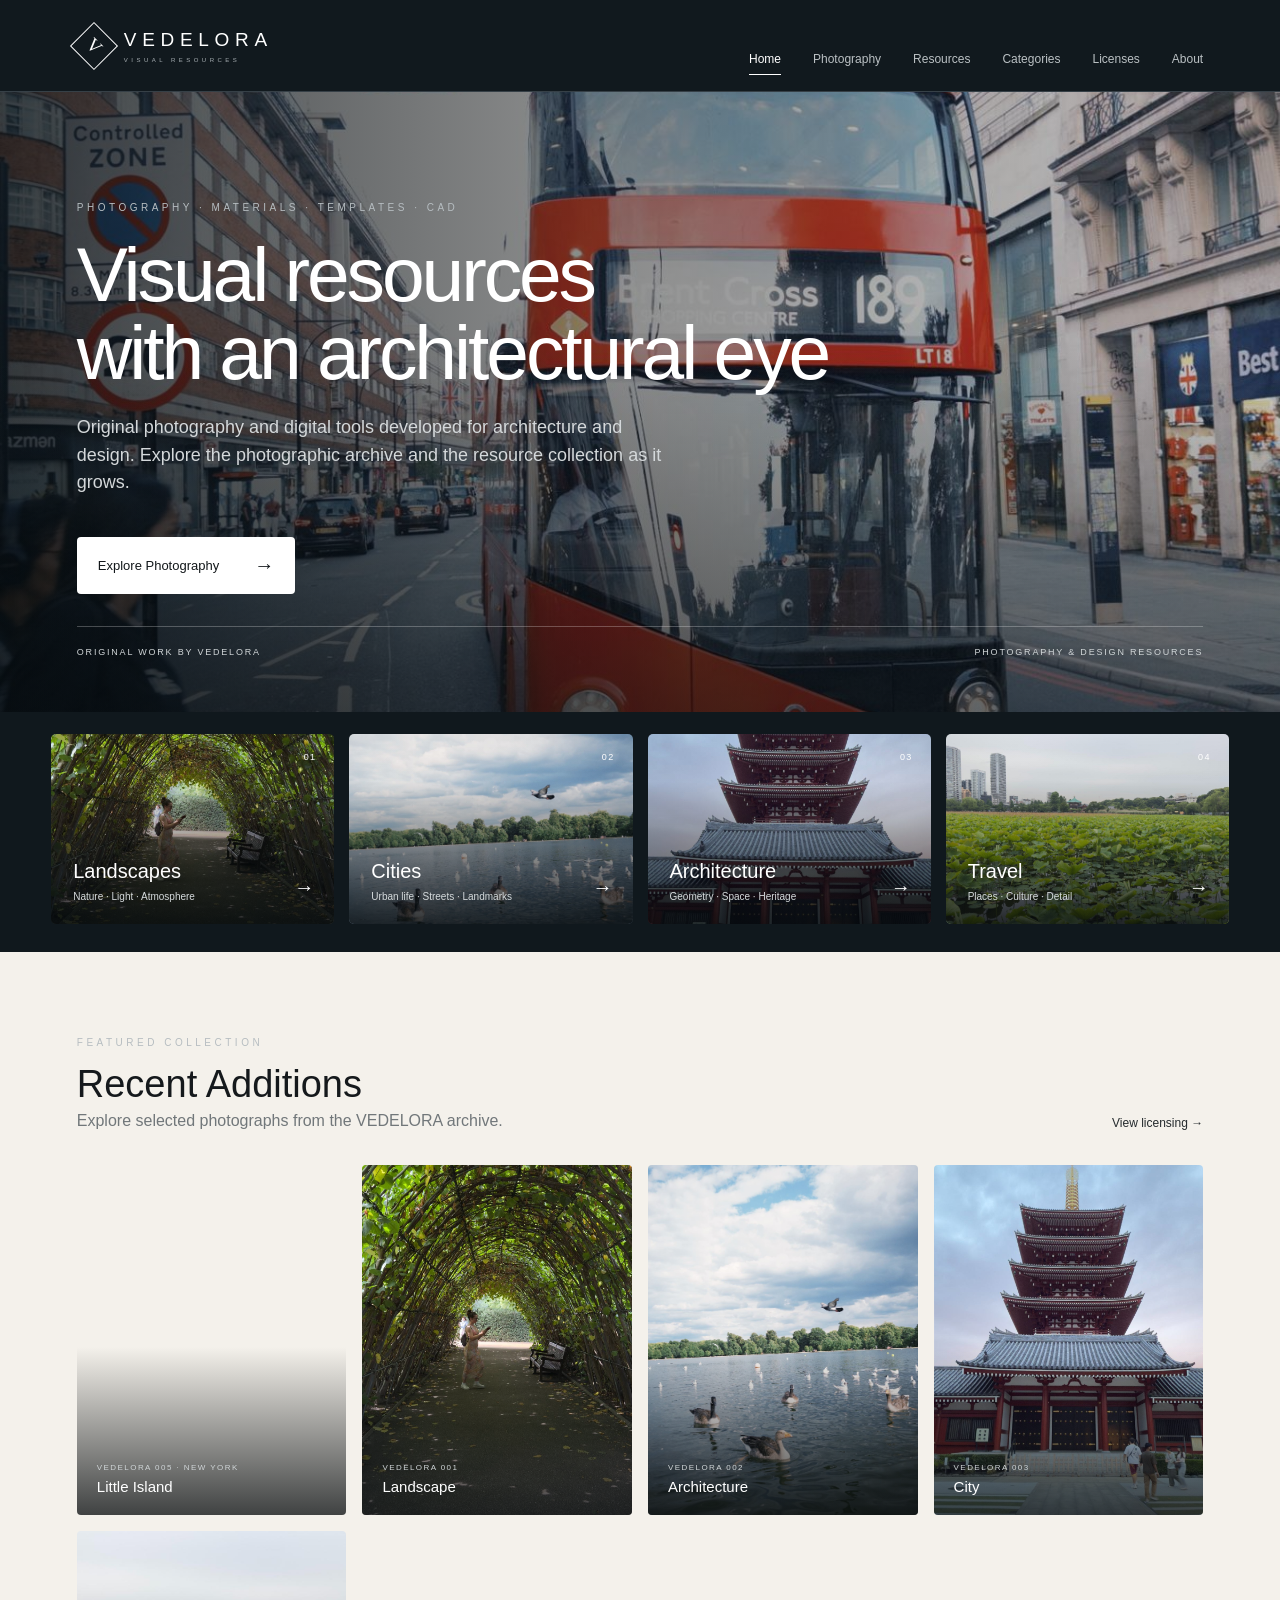
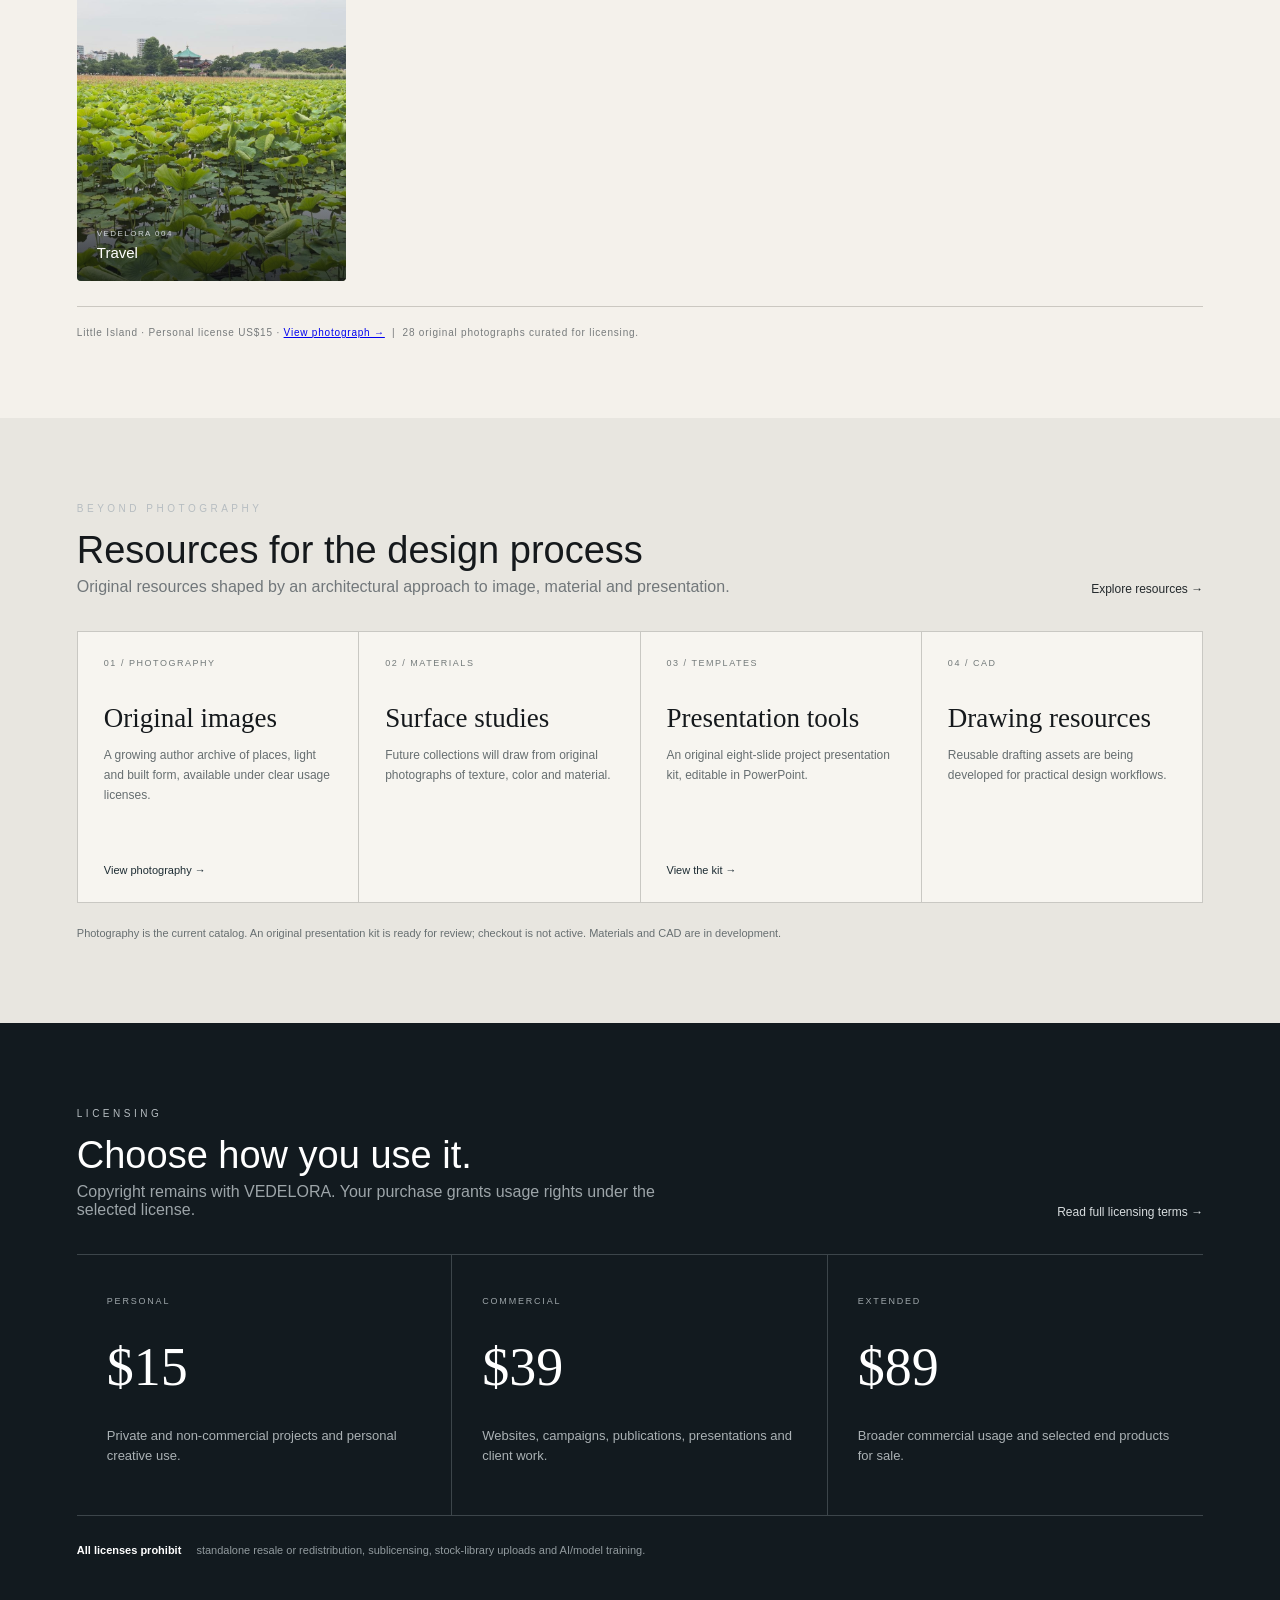
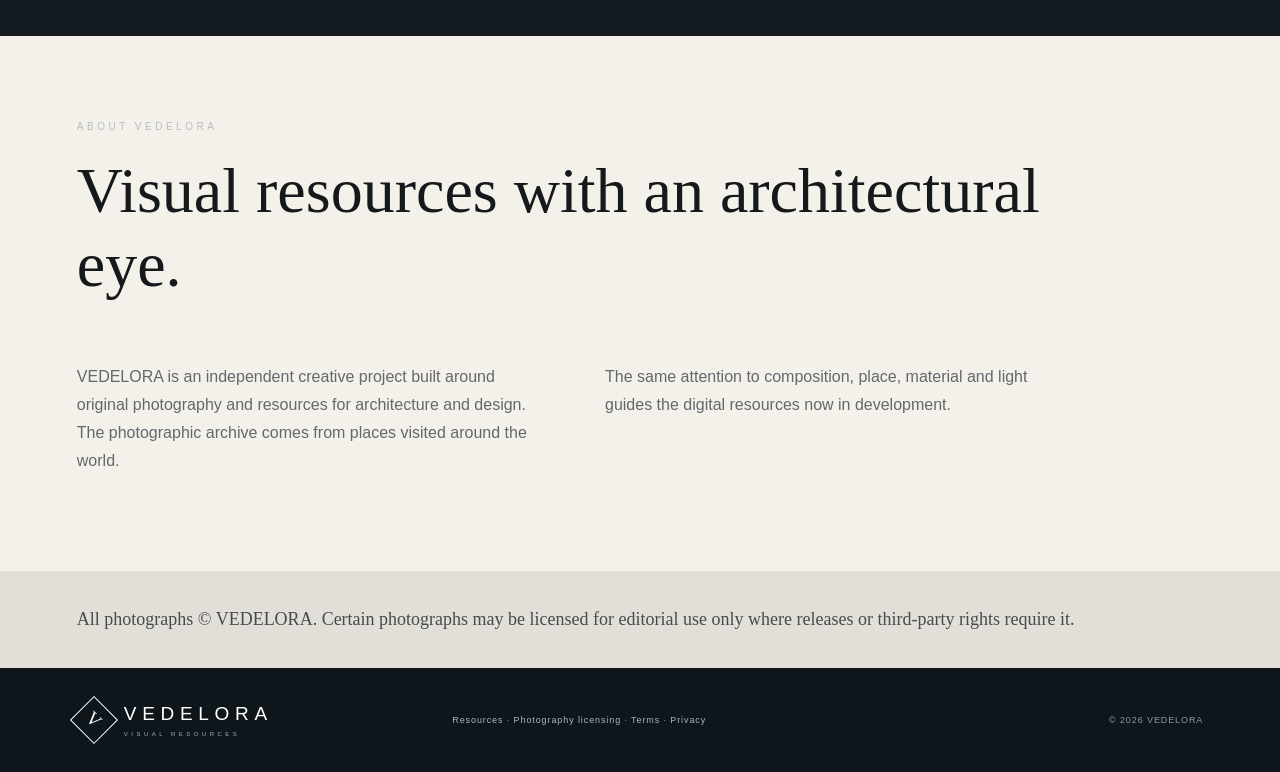
==== commit e922f971: "Unify Little Island with other gallery photographs using identical card markup" ====
--- a/index.html
+++ b/index.html
@@ -1 +1 @@
-<!doctype html><html lang="en"><head><meta charset="utf-8"><meta name="viewport" content="width=device-width,initial-scale=1"><title>VEDELORA — Visual Resources for Architecture &amp; Design</title><meta name="description" content="Original photography and carefully developed digital resources for architecture and design."><link rel="stylesheet" href="styles.css"></head><body><header class="nav"><a class="brand" href="index.html"><span class="mark">V</span><span class="word">VEDELORA<small>VISUAL RESOURCES</small></span></a><nav><a href="index.html" class="active">Home</a><a href="#photos">Photography</a><a href="resources.html">Resources</a><a href="#categories">Categories</a><a href="license.html">Licenses</a><a href="#about">About</a></nav></header><main><section class="hero"><div class="hero-inner"><div class="eyebrow">PHOTOGRAPHY · MATERIALS · TEMPLATES · CAD</div><h1>Visual resources<br>with an architectural eye</h1><p>Original photography and digital tools developed for architecture and design. Explore the photographic archive and the resource collection as it grows.</p><a class="button" href="#photos">Explore Photography <b>→</b></a></div><div class="hero-meta"><span>ORIGINAL WORK BY VEDELORA</span><span>PHOTOGRAPHY &amp; DESIGN RESOURCES</span></div></section><section id="categories" class="categories"><article><span>01</span><h3>Landscapes</h3><p>Nature · Light · Atmosphere</p><b>→</b></article><article><span>02</span><h3>Cities</h3><p>Urban life · Streets · Landmarks</p><b>→</b></article><article><span>03</span><h3>Architecture</h3><p>Geometry · Space · Heritage</p><b>→</b></article><article><span>04</span><h3>Travel</h3><p>Places · Culture · Detail</p><b>→</b></article></section><section id="photos" class="section recent"><div class="section-title"><div><span>PHOTOGRAPHIC COLLECTION</span><h2>Selected Photography</h2><p>Original images exploring architecture, cities and landscapes.</p></div><a href="license.html">View licensing →</a></div><a class="featured-photo" href="little-island.html"><div class="featured-photo-image"><img src="little-island-preview.jpg.jpg" alt="Watermarked photograph of Little Island, New York City" loading="lazy"></div><div class="featured-photo-copy"><span class="featured-photo-kicker">FEATURED PHOTOGRAPH · NEW YORK</span><h3>Little Island</h3><p>Architecture on the Hudson</p><div class="featured-photo-details">Architectural photography · Personal license US$15</div><span class="featured-photo-link">Explore photograph <b>→</b></span></div></a><div class="collection-heading"><span>FROM THE ARCHIVE</span><span>01 — 04</span></div><div class="photo-grid"><article class="photo p1"><div><small>VEDELORA 001</small><b>Landscape</b></div></article><article class="photo p2"><div><small>VEDELORA 002</small><b>Architecture</b></div></article><article class="photo p3"><div><small>VEDELORA 003</small><b>City</b></div></article><article class="photo p4"><div><small>VEDELORA 004</small><b>Travel</b></div></article></div><div class="archive-note">28 original photographs currently curated for licensing · High-resolution originals are delivered only after purchase.</div></section><section id="resources" class="section resource-section"><div class="section-title"><div><span>BEYOND PHOTOGRAPHY</span><h2>Resources for the design process</h2><p>Original resources shaped by an architectural approach to image, material and presentation.</p></div><a href="resources.html">Explore resources →</a></div><div class="resource-grid"><article><span>01 / PHOTOGRAPHY</span><h3>Original images</h3><p>A growing author archive of places, light and built form, available under clear usage licenses.</p><a href="#photos">View photography →</a></article><article><span>02 / MATERIALS</span><h3>Surface studies</h3><p>Future collections will draw from original photographs of texture, color and material.</p></article><article><span>03 / TEMPLATES</span><h3>Presentation tools</h3><p>An original eight-slide project presentation kit, editable in PowerPoint.</p><a href="architecture-presentation-kit.html">View the kit →</a></article><article><span>04 / CAD</span><h3>Drawing resources</h3><p>Reusable drafting assets are being developed for practical design workflows.</p></article></div><p class="resource-status">Photography is the current catalog. An original presentation kit is ready for review; checkout is not active. Materials and CAD are in development.</p></section><section id="licenses" class="section licenses-section"><div class="section-title light"><div><span>LICENSING</span><h2>Choose how you use it.</h2><p>Copyright remains with VEDELORA. Your purchase grants usage rights under the selected license.</p></div><a class="legal-link" href="license.html">Read full licensing terms →</a></div><div class="licenses"><article><span>PERSONAL</span><strong>$15</strong><p>Private and non-commercial projects and personal creative use.</p></article><article><span>COMMERCIAL</span><strong>$39</strong><p>Websites, campaigns, publications, presentations and client work.</p></article><article><span>EXTENDED</span><strong>$89</strong><p>Broader commercial usage and selected end products for sale.</p></article></div><div class="rules"><b>All licenses prohibit</b> standalone resale or redistribution, sublicensing, stock-library uploads and AI/model training.</div></section><section id="about" class="section about"><span>ABOUT VEDELORA</span><h2>Visual resources with an architectural eye.</h2><div class="about-copy"><p>VEDELORA is an independent creative project built around original photography and resources for architecture and design. The photographic archive comes from places visited around the world.</p><p>The same attention to composition, place, material and light guides the digital resources now in development.</p></div></section><section class="copyright">All photographs © VEDELORA. Certain photographs may be licensed for editorial use only where releases or third-party rights require it.</section></main><footer><div class="brand"><span class="mark">V</span><span class="word">VEDELORA<small>VISUAL RESOURCES</small></span></div><div><a href="resources.html">Resources</a> · <a href="license.html">Photography licensing</a> · <a href="terms.html">Terms</a> · <a href="privacy.html">Privacy</a></div><div>© 2026 VEDELORA</div></footer></body></html>+<!doctype html><html lang="en"><head><meta charset="utf-8"><meta name="viewport" content="width=device-width,initial-scale=1"><title>VEDELORA — Visual Resources for Architecture &amp; Design</title><meta name="description" content="Original photography and carefully developed digital resources for architecture and design."><link rel="stylesheet" href="styles.css"></head><body><header class="nav"><a class="brand" href="index.html"><span class="mark">V</span><span class="word">VEDELORA<small>VISUAL RESOURCES</small></span></a><nav><a href="index.html" class="active">Home</a><a href="#photos">Photography</a><a href="resources.html">Resources</a><a href="#categories">Categories</a><a href="license.html">Licenses</a><a href="#about">About</a></nav></header><main><section class="hero"><div class="hero-inner"><div class="eyebrow">PHOTOGRAPHY · MATERIALS · TEMPLATES · CAD</div><h1>Visual resources<br>with an architectural eye</h1><p>Original photography and digital tools developed for architecture and design. Explore the photographic archive and the resource collection as it grows.</p><a class="button" href="#photos">Explore Photography <b>→</b></a></div><div class="hero-meta"><span>ORIGINAL WORK BY VEDELORA</span><span>PHOTOGRAPHY &amp; DESIGN RESOURCES</span></div></section><section id="categories" class="categories"><article><span>01</span><h3>Landscapes</h3><p>Nature · Light · Atmosphere</p><b>→</b></article><article><span>02</span><h3>Cities</h3><p>Urban life · Streets · Landmarks</p><b>→</b></article><article><span>03</span><h3>Architecture</h3><p>Geometry · Space · Heritage</p><b>→</b></article><article><span>04</span><h3>Travel</h3><p>Places · Culture · Detail</p><b>→</b></article></section><section id="photos" class="section recent"><div class="section-title"><div><span>FEATURED COLLECTION</span><h2>Recent Additions</h2><p>Explore selected photographs from the VEDELORA archive.</p></div><a href="license.html">View licensing →</a></div><div class="photo-grid"><a class="photo little-island-card" href="little-island.html" aria-label="Little Island — Architecture on the Hudson, personal license US$15"><div><small>VEDELORA 005 · NEW YORK</small><b>Little Island</b></div></a><article class="photo p1"><div><small>VEDELORA 001</small><b>Landscape</b></div></article><article class="photo p2"><div><small>VEDELORA 002</small><b>Architecture</b></div></article><article class="photo p3"><div><small>VEDELORA 003</small><b>City</b></div></article><article class="photo p4"><div><small>VEDELORA 004</small><b>Travel</b></div></article></div><div class="archive-note">Little Island · Personal license US$15 · <a href="little-island.html">View photograph →</a> &nbsp;|&nbsp; 28 original photographs curated for licensing.</div></section><section id="resources" class="section resource-section"><div class="section-title"><div><span>BEYOND PHOTOGRAPHY</span><h2>Resources for the design process</h2><p>Original resources shaped by an architectural approach to image, material and presentation.</p></div><a href="resources.html">Explore resources →</a></div><div class="resource-grid"><article><span>01 / PHOTOGRAPHY</span><h3>Original images</h3><p>A growing author archive of places, light and built form, available under clear usage licenses.</p><a href="#photos">View photography →</a></article><article><span>02 / MATERIALS</span><h3>Surface studies</h3><p>Future collections will draw from original photographs of texture, color and material.</p></article><article><span>03 / TEMPLATES</span><h3>Presentation tools</h3><p>An original eight-slide project presentation kit, editable in PowerPoint.</p><a href="architecture-presentation-kit.html">View the kit →</a></article><article><span>04 / CAD</span><h3>Drawing resources</h3><p>Reusable drafting assets are being developed for practical design workflows.</p></article></div><p class="resource-status">Photography is the current catalog. An original presentation kit is ready for review; checkout is not active. Materials and CAD are in development.</p></section><section id="licenses" class="section licenses-section"><div class="section-title light"><div><span>LICENSING</span><h2>Choose how you use it.</h2><p>Copyright remains with VEDELORA. Your purchase grants usage rights under the selected license.</p></div><a class="legal-link" href="license.html">Read full licensing terms →</a></div><div class="licenses"><article><span>PERSONAL</span><strong>$15</strong><p>Private and non-commercial projects and personal creative use.</p></article><article><span>COMMERCIAL</span><strong>$39</strong><p>Websites, campaigns, publications, presentations and client work.</p></article><article><span>EXTENDED</span><strong>$89</strong><p>Broader commercial usage and selected end products for sale.</p></article></div><div class="rules"><b>All licenses prohibit</b> standalone resale or redistribution, sublicensing, stock-library uploads and AI/model training.</div></section><section id="about" class="section about"><span>ABOUT VEDELORA</span><h2>Visual resources with an architectural eye.</h2><div class="about-copy"><p>VEDELORA is an independent creative project built around original photography and resources for architecture and design. The photographic archive comes from places visited around the world.</p><p>The same attention to composition, place, material and light guides the digital resources now in development.</p></div></section><section class="copyright">All photographs © VEDELORA. Certain photographs may be licensed for editorial use only where releases or third-party rights require it.</section></main><footer><div class="brand"><span class="mark">V</span><span class="word">VEDELORA<small>VISUAL RESOURCES</small></span></div><div><a href="resources.html">Resources</a> · <a href="license.html">Photography licensing</a> · <a href="terms.html">Terms</a> · <a href="privacy.html">Privacy</a></div><div>© 2026 VEDELORA</div></footer></body></html>
--- a/styles.css
+++ b/styles.css
@@ -1,9 +1,15 @@
-*{box-sizing:border-box}html{scroll-behavior:smooth}body{margin:0;background:#f4f1eb;color:#15191c;font-family:Arial,Helvetica,sans-serif}.nav{height:92px;padding:0 6vw;display:flex;align-items:center;justify-content:space-between;background:#11191e;color:#fff;border-bottom:1px solid #364047;position:sticky;top:0;z-index:20}.brand{display:flex;align-items:center;gap:13px;color:inherit;text-decoration:none}.mark{width:34px;height:34px;border:1px solid currentColor;display:grid;place-items:center;transform:rotate(45deg);font-family:Georgia,serif;font-size:19px}.word{font-size:19px;letter-spacing:.3em}.word small{display:block;font-size:6px;letter-spacing:.58em;margin-top:6px;color:#aab1b5}.nav nav{display:flex;gap:32px}.nav nav a{color:#bbc1c4;text-decoration:none;font-size:12px;padding:36px 0 8px}.nav nav a.active,.nav nav a:hover{color:#fff;border-bottom:1px solid #fff}.hero{min-height:620px;background-image:linear-gradient(90deg,rgba(6,13,17,.78) 0%,rgba(6,13,17,.46) 45%,rgba(6,13,17,.16) 100%),url('photo-5.jpg');background-size:cover;background-position:center;color:#fff;padding:110px 6vw 55px;position:relative;display:flex;flex-direction:column;justify-content:space-between;overflow:hidden}.hero:after{content:"";position:absolute;inset:0;background:linear-gradient(0deg,rgba(5,10,13,.48),transparent 60%);pointer-events:none}.hero-inner,.hero-meta{position:relative;z-index:1}.eyebrow,.section-title span,.about>span{font-size:10px;letter-spacing:.35em;color:#b6bdc1}.hero h1{font-weight:300;font-size:clamp(52px,6vw,92px);line-height:1.02;letter-spacing:-.04em;margin:22px 0}.hero p{max-width:600px;font-size:18px;line-height:1.55;color:#d4d8da}.button{display:inline-flex;gap:35px;align-items:center;margin-top:22px;padding:17px 21px;background:#fff;color:#12171a;text-decoration:none;border-radius:4px;font-size:13px}.button b{font-size:20px;font-weight:400}.hero-meta{display:flex;justify-content:space-between;border-top:1px solid rgba(255,255,255,.25);padding-top:20px;font-size:9px;letter-spacing:.2em;color:#d0d5d7}.categories{background:#10181d;padding:22px 4vw 28px;display:grid;grid-template-columns:repeat(4,1fr);gap:15px;color:#fff}.categories article{height:190px;padding:22px;position:relative;border-radius:5px;overflow:hidden;display:flex;flex-direction:column;justify-content:flex-end;background-size:cover;background-position:center}.categories article:nth-child(1){background-image:url('photo-1.jpg')}.categories article:nth-child(2){background-image:url('photo-2.jpg')}.categories article:nth-child(3){background-image:url('photo-3.jpg')}.categories article:nth-child(4){background-image:url('photo-4.jpg')}.categories article:after{content:"";position:absolute;inset:0;background:linear-gradient(0deg,rgba(4,9,12,.82),rgba(4,9,12,.05) 75%)}.categories span,.categories h3,.categories p,.categories b{z-index:1}.categories span{position:absolute;top:18px;right:18px;font-size:9px;letter-spacing:.15em}.categories h3{font-weight:400;font-size:20px;margin:0}.categories p{font-size:10px;color:#d6dbdd;margin:8px 0 0}.categories b{position:absolute;right:20px;bottom:25px;font-size:20px}.section{padding:80px 6vw}.section-title{display:flex;justify-content:space-between;align-items:end;margin-bottom:35px}.section-title h2,.about h2{font-size:38px;font-weight:400;margin:13px 0 6px}.section-title p{margin:0;color:#71777a}.section-title a{color:#242a2d;text-decoration:none;font-size:12px}.licenses-section .section-title a{color:#d7dcde}.photo-grid{display:grid;grid-template-columns:repeat(5,minmax(0,1fr));gap:16px}.photo{height:350px;position:relative;border-radius:4px;overflow:hidden;background-size:cover;background-position:center;transition:transform .25s ease}.photo:hover{transform:translateY(-3px)}.photo:after{content:"";position:absolute;inset:0;background:linear-gradient(0deg,rgba(7,11,13,.76),transparent 48%)}.p1{background-image:url('photo-1.jpg')}.p2{background-image:url('photo-2.jpg')}.p3{background-image:url('photo-3.jpg')}.p4{background-image:url('photo-4.jpg')}.photo div{position:absolute;left:20px;bottom:20px;z-index:2;color:#fff}.photo small,.photo b{display:block}.photo small{font-size:8px;letter-spacing:.18em;color:#d0d5d7}.photo b{font-size:15px;margin-top:6px;font-weight:400}.archive-note{margin-top:25px;padding-top:20px;border-top:1px solid #cbc8c1;font-size:10px;letter-spacing:.08em;color:#777b7c}.licenses-section{background:#121a1f;color:#fff}.section-title.light p{color:#9da5a9;max-width:600px}.licenses{display:grid;grid-template-columns:repeat(3,1fr);border-top:1px solid #3c454a;border-bottom:1px solid #3c454a}.licenses article{padding:35px 30px;border-right:1px solid #3c454a}.licenses article:last-child{border:0}.licenses span{font-size:9px;letter-spacing:.2em;color:#9ea6aa}.licenses strong{font-family:Georgia,serif;font-size:54px;font-weight:400;display:block;margin:28px 0}.licenses p{font-size:13px;color:#aab1b4;line-height:1.6}.rules{font-size:11px;color:#929b9f;margin-top:28px}.rules b{color:#fff;margin-right:12px}.about{max-width:1150px}.about h2{font-family:Georgia,serif;font-size:clamp(42px,5vw,70px);margin-top:20px}.about-copy{display:grid;grid-template-columns:1fr 1fr;gap:60px;margin-top:45px}.about-copy p{font-size:16px;line-height:1.75;color:#62686b}.copyright{padding:35px 6vw;background:#e2dfd8;font-family:Georgia,serif;font-size:18px;line-height:1.5;color:#454b4e}.legal{max-width:980px;margin:0 auto;padding:90px 6vw 110px}.legal-kicker{font-size:10px;letter-spacing:.35em;color:#777f83}.legal h1{font-family:Georgia,serif;font-size:clamp(48px,7vw,78px);font-weight:400;letter-spacing:-.035em;margin:18px 0}.legal-lead{font-family:Georgia,serif;font-size:22px;line-height:1.55;color:#555d61;max-width:780px}.legal-meta{font-size:10px;letter-spacing:.12em;color:#858b8e;border-bottom:1px solid #ccc8c0;padding-bottom:30px;margin-bottom:12px}.legal section{padding:28px 0;border-bottom:1px solid #d7d3cc}.legal h2{font-size:18px;font-weight:500;margin:0 0 12px}.legal section p{font-size:14px;line-height:1.8;color:#596064;margin:0}.legal-note{margin-top:38px;background:#e6e2da;padding:24px;font-size:12px;line-height:1.7;color:#555d61}footer{background:#0e161b;color:#8f989c;padding:35px 6vw;display:grid;grid-template-columns:1fr 1fr 1fr;align-items:center;font-size:9px;letter-spacing:.1em}footer .brand{color:#fff}footer a{color:#aeb6ba;text-decoration:none}footer a:hover{color:#fff}footer div:last-child{text-align:right}@media(max-width:800px){.nav nav{display:none}.hero{min-height:580px;padding-top:85px;background-position:center}.hero-meta{display:none}.categories,.photo-grid,.licenses{grid-template-columns:1fr 1fr}.section{padding:65px 6vw}.section-title{align-items:start;gap:20px}.photo{height:300px}.about-copy{grid-template-columns:1fr;gap:0}.legal{padding-top:65px}footer{grid-template-columns:1fr;gap:25px}footer div:last-child{text-align:left}}@media(max-width:520px){.categories,.photo-grid,.licenses{grid-template-columns:1fr}.categories article{height:190px}.hero h1{font-size:48px}.licenses article{border-right:0;border-bottom:1px solid #3c454a}.licenses article:last-child{border-bottom:0}.section-title{display:block}.section-title a{display:block;margin-top:20px}.legal-lead{font-size:19px}}
+*{box-sizing:border-box}html{scroll-behavior:smooth}body{margin:0;background:#f4f1eb;color:#15191c;font-family:Arial,Helvetica,sans-serif}.nav{height:92px;padding:0 6vw;display:flex;align-items:center;justify-content:space-between;background:#11191e;color:#fff;border-bottom:1px solid #364047;position:sticky;top:0;z-index:20}.brand{display:flex;align-items:center;gap:13px;color:inherit;text-decoration:none}.mark{width:34px;height:34px;border:1px solid currentColor;display:grid;place-items:center;transform:rotate(45deg);font-family:Georgia,serif;font-size:19px}.word{font-size:19px;letter-spacing:.3em}.word small{display:block;font-size:6px;letter-spacing:.58em;margin-top:6px;color:#aab1b5}.nav nav{display:flex;gap:32px}.nav nav a{color:#bbc1c4;text-decoration:none;font-size:12px;padding:36px 0 8px}.nav nav a.active,.nav nav a:hover{color:#fff;border-bottom:1px solid #fff}.hero{min-height:620px;background-image:linear-gradient(90deg,rgba(6,13,17,.78) 0%,rgba(6,13,17,.46) 45%,rgba(6,13,17,.16) 100%),url('photo-5.jpg');background-size:cover;background-position:center;color:#fff;padding:110px 6vw 55px;position:relative;display:flex;flex-direction:column;justify-content:space-between;overflow:hidden}.hero:after{content:"";position:absolute;inset:0;background:linear-gradient(0deg,rgba(5,10,13,.48),transparent 60%);pointer-events:none}.hero-inner,.hero-meta{position:relative;z-index:1}.eyebrow,.section-title span,.about>span{font-size:10px;letter-spacing:.35em;color:#b6bdc1}.hero h1{font-weight:300;font-size:clamp(52px,6vw,92px);line-height:1.02;letter-spacing:-.04em;margin:22px 0}.hero p{max-width:600px;font-size:18px;line-height:1.55;color:#d4d8da}.button{display:inline-flex;gap:35px;align-items:center;margin-top:22px;padding:17px 21px;background:#fff;color:#12171a;text-decoration:none;border-radius:4px;font-size:13px}.button b{font-size:20px;font-weight:400}.hero-meta{display:flex;justify-content:space-between;border-top:1px solid rgba(255,255,255,.25);padding-top:20px;font-size:9px;letter-spacing:.2em;color:#d0d5d7}.categories{background:#10181d;padding:22px 4vw 28px;display:grid;grid-template-columns:repeat(4,1fr);gap:15px;color:#fff}.categories article{height:190px;padding:22px;position:relative;border-radius:5px;overflow:hidden;display:flex;flex-direction:column;justify-content:flex-end;background-size:cover;background-position:center}.categories article:nth-child(1){background-image:url('photo-1.jpg')}.categories article:nth-child(2){background-image:url('photo-2.jpg')}.categories article:nth-child(3){background-image:url('photo-3.jpg')}.categories article:nth-child(4){background-image:url('photo-4.jpg')}.categories article:after{content:"";position:absolute;inset:0;background:linear-gradient(0deg,rgba(4,9,12,.82),rgba(4,9,12,.05) 75%)}.categories span,.categories h3,.categories p,.categories b{z-index:1}.categories span{position:absolute;top:18px;right:18px;font-size:9px;letter-spacing:.15em}.categories h3{font-weight:400;font-size:20px;margin:0}.categories p{font-size:10px;color:#d6dbdd;margin:8px 0 0}.categories b{position:absolute;right:20px;bottom:25px;font-size:20px}.section{padding:80px 6vw}.section-title{display:flex;justify-content:space-between;align-items:end;margin-bottom:35px}.section-title h2,.about h2{font-size:38px;font-weight:400;margin:13px 0 6px}.section-title p{margin:0;color:#71777a}.section-title a{color:#242a2d;text-decoration:none;font-size:12px}.licenses-section .section-title a{color:#d7dcde}.photo-grid{display:grid;grid-template-columns:repeat(4,minmax(0,1fr));gap:16px}.photo{height:350px;position:relative;border-radius:4px;overflow:hidden;background-size:cover;background-position:center;transition:transform .25s ease}.photo:hover{transform:translateY(-3px)}.photo:after{content:"";position:absolute;inset:0;background:linear-gradient(0deg,rgba(7,11,13,.76),transparent 48%)}.p1{background-image:url('photo-1.jpg')}.p2{background-image:url('photo-2.jpg')}.p3{background-image:url('photo-3.jpg')}.p4{background-image:url('photo-4.jpg')}.photo div{position:absolute;left:20px;bottom:20px;z-index:2;color:#fff}.photo small,.photo b{display:block}.photo small{font-size:8px;letter-spacing:.18em;color:#d0d5d7}.photo b{font-size:15px;margin-top:6px;font-weight:400}.archive-note{margin-top:25px;padding-top:20px;border-top:1px solid #cbc8c1;font-size:10px;letter-spacing:.08em;color:#777b7c}.licenses-section{background:#121a1f;color:#fff}.section-title.light p{color:#9da5a9;max-width:600px}.licenses{display:grid;grid-template-columns:repeat(3,1fr);border-top:1px solid #3c454a;border-bottom:1px solid #3c454a}.licenses article{padding:35px 30px;border-right:1px solid #3c454a}.licenses article:last-child{border:0}.licenses span{font-size:9px;letter-spacing:.2em;color:#9ea6aa}.licenses strong{font-family:Georgia,serif;font-size:54px;font-weight:400;display:block;margin:28px 0}.licenses p{font-size:13px;color:#aab1b4;line-height:1.6}.rules{font-size:11px;color:#929b9f;margin-top:28px}.rules b{color:#fff;margin-right:12px}.about{max-width:1150px}.about h2{font-family:Georgia,serif;font-size:clamp(42px,5vw,70px);margin-top:20px}.about-copy{display:grid;grid-template-columns:1fr 1fr;gap:60px;margin-top:45px}.about-copy p{font-size:16px;line-height:1.75;color:#62686b}.copyright{padding:35px 6vw;background:#e2dfd8;font-family:Georgia,serif;font-size:18px;line-height:1.5;color:#454b4e}.legal{max-width:980px;margin:0 auto;padding:90px 6vw 110px}.legal-kicker{font-size:10px;letter-spacing:.35em;color:#777f83}.legal h1{font-family:Georgia,serif;font-size:clamp(48px,7vw,78px);font-weight:400;letter-spacing:-.035em;margin:18px 0}.legal-lead{font-family:Georgia,serif;font-size:22px;line-height:1.55;color:#555d61;max-width:780px}.legal-meta{font-size:10px;letter-spacing:.12em;color:#858b8e;border-bottom:1px solid #ccc8c0;padding-bottom:30px;margin-bottom:12px}.legal section{padding:28px 0;border-bottom:1px solid #d7d3cc}.legal h2{font-size:18px;font-weight:500;margin:0 0 12px}.legal section p{font-size:14px;line-height:1.8;color:#596064;margin:0}.legal-note{margin-top:38px;background:#e6e2da;padding:24px;font-size:12px;line-height:1.7;color:#555d61}footer{background:#0e161b;color:#8f989c;padding:35px 6vw;display:grid;grid-template-columns:1fr 1fr 1fr;align-items:center;font-size:9px;letter-spacing:.1em}footer .brand{color:#fff}footer a{color:#aeb6ba;text-decoration:none}footer a:hover{color:#fff}footer div:last-child{text-align:right}@media(max-width:800px){.nav nav{display:none}.hero{min-height:580px;padding-top:85px;background-position:center}.hero-meta{display:none}.categories,.photo-grid,.licenses{grid-template-columns:1fr 1fr}.section{padding:65px 6vw}.section-title{align-items:start;gap:20px}.photo{height:300px}.about-copy{grid-template-columns:1fr;gap:0}.legal{padding-top:65px}footer{grid-template-columns:1fr;gap:25px}footer div:last-child{text-align:left}}@media(max-width:520px){.categories,.photo-grid,.licenses{grid-template-columns:1fr}.categories article{height:190px}.hero h1{font-size:48px}.licenses article{border-right:0;border-bottom:1px solid #3c454a}.licenses article:last-child{border-bottom:0}.section-title{display:block}.section-title a{display:block;margin-top:20px}.legal-lead{font-size:19px}}
 /* Original resource collection */
 .resource-section{background:#e8e6e0}.resource-grid{display:grid;grid-template-columns:repeat(4,1fr);gap:1px;background:#c9c8c3;border:1px solid #c9c8c3}.resource-grid article{background:#f7f5f0;min-height:270px;padding:26px;display:flex;flex-direction:column}.resource-grid span{font-size:9px;letter-spacing:.17em;color:#737a7a}.resource-grid h3{font-family:Georgia,serif;font-size:27px;line-height:1.15;font-weight:400;margin:35px 0 12px}.resource-grid p{font-size:12px;line-height:1.65;color:#666e70;margin:0}.resource-grid a{font-size:11px;margin-top:auto;padding-top:20px;color:#1d2c33;text-decoration:none}.resource-status{font-size:11px;line-height:1.6;color:#676f71;margin:22px 0 0}.resource-intro{max-width:1100px;padding:100px 6vw 70px}.resource-intro h1{font-family:Georgia,serif;font-size:clamp(48px,6vw,82px);font-weight:400;line-height:1.06;letter-spacing:-.035em;margin:20px 0}.resource-intro p{font-size:18px;line-height:1.65;max-width:720px;color:#5d666a}.resource-detail{border-top:1px solid #c9c8c3;padding:42px 0;display:grid;grid-template-columns:120px 1fr 1.2fr;gap:35px;align-items:start}.resource-detail small{font-size:11px;letter-spacing:.2em;color:#737a7a}.resource-detail h2{font-family:Georgia,serif;font-size:31px;font-weight:400;margin:0}.resource-detail p{font-size:14px;line-height:1.75;color:#626a6c;margin:0}.resource-detail a{display:inline-block;margin-top:14px;color:#182831}.resource-detail.available{background:#eceae5}.resource-catalog{padding:20px 6vw 110px}.resource-catalog .resource-detail{padding-left:18px;padding-right:18px}.resource-note{font-size:12px;color:#596267;border-top:1px solid #c9c8c3;padding-top:25px}
 @media(max-width:1000px){.resource-grid{grid-template-columns:1fr 1fr}.resource-detail{grid-template-columns:90px 1fr;gap:18px}.resource-detail p{grid-column:2}}
 @media(max-width:600px){.resource-grid{grid-template-columns:1fr}.resource-grid article{min-height:220px}.resource-detail{grid-template-columns:1fr}.resource-detail p{grid-column:1}.resource-intro{padding-top:60px}.resource-catalog{padding-bottom:65px}}
 
-/* Featured photograph gallery responsiveness */
-@media(max-width:1050px){.photo-grid{grid-template-columns:repeat(3,minmax(0,1fr))}}
-@media(max-width:680px){.photo-grid{grid-template-columns:repeat(2,minmax(0,1fr))}}
+
+/* Editorial photography showcase */
+.featured-photo{display:grid;grid-template-columns:minmax(0,1.55fr) minmax(280px,1fr);min-height:400px;background:#182228;color:#f5f3ed;text-decoration:none;overflow:hidden;border-radius:4px;margin-bottom:52px}
+.featured-photo-image{min-height:400px;overflow:hidden;background:#657077}.featured-photo-image img{display:block;width:100%;height:100%;object-fit:cover;transition:transform .4s ease}.featured-photo:hover img{transform:scale(1.025)}
+.featured-photo-copy{padding:clamp(30px,4vw,68px);display:flex;flex-direction:column;justify-content:center;align-items:flex-start}
+.featured-photo-kicker,.collection-heading{font-size:10px;letter-spacing:.2em}.featured-photo-kicker{color:#b7c3c8}.featured-photo-copy h3{font-family:Georgia,serif;font-weight:400;font-size:clamp(36px,4vw,60px);margin:24px 0 4px}.featured-photo-copy p{font-size:17px;color:#cdd5d8;margin:0}.featured-photo-details{font-size:12px;line-height:1.7;color:#abb9bf;margin:30px 0}.featured-photo-link{font-size:13px;border-bottom:1px solid #87979e;padding-bottom:10px}.featured-photo-link b{font-weight:400;margin-left:16px}.collection-heading{display:flex;justify-content:space-between;color:#747b7e;margin:0 0 16px}
+@media(max-width:1000px){.photo-grid{grid-template-columns:repeat(2,minmax(0,1fr))}.featured-photo{grid-template-columns:1fr 1fr}}
+@media(max-width:650px){.featured-photo{grid-template-columns:1fr}.featured-photo-image{min-height:0;aspect-ratio:16/9}.featured-photo-copy{padding:30px}.featured-photo-copy h3{margin-top:16px}.featured-photo-details{margin:20px 0}.photo-grid{grid-template-columns:repeat(2,minmax(0,1fr))}.photo{height:250px}}
+@media(max-width:420px){.photo-grid{grid-template-columns:1fr}.photo{height:300px}}
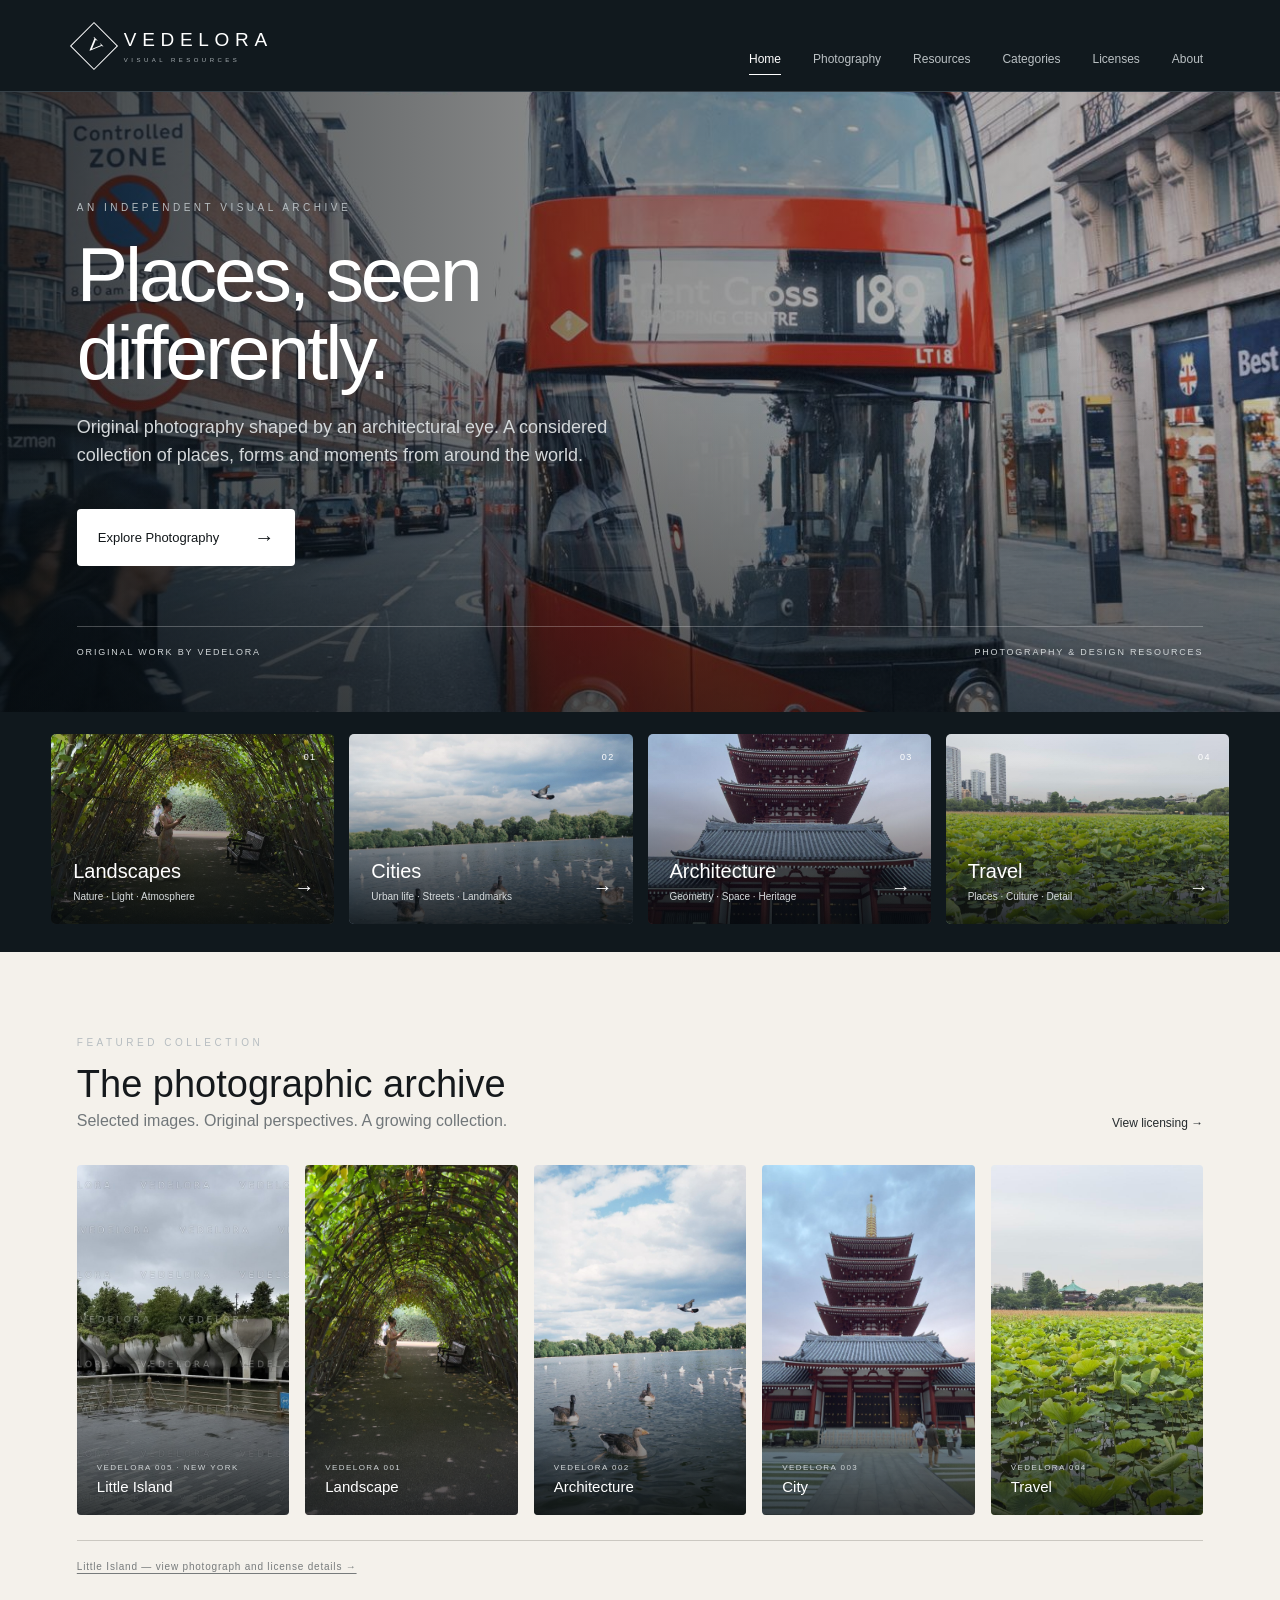
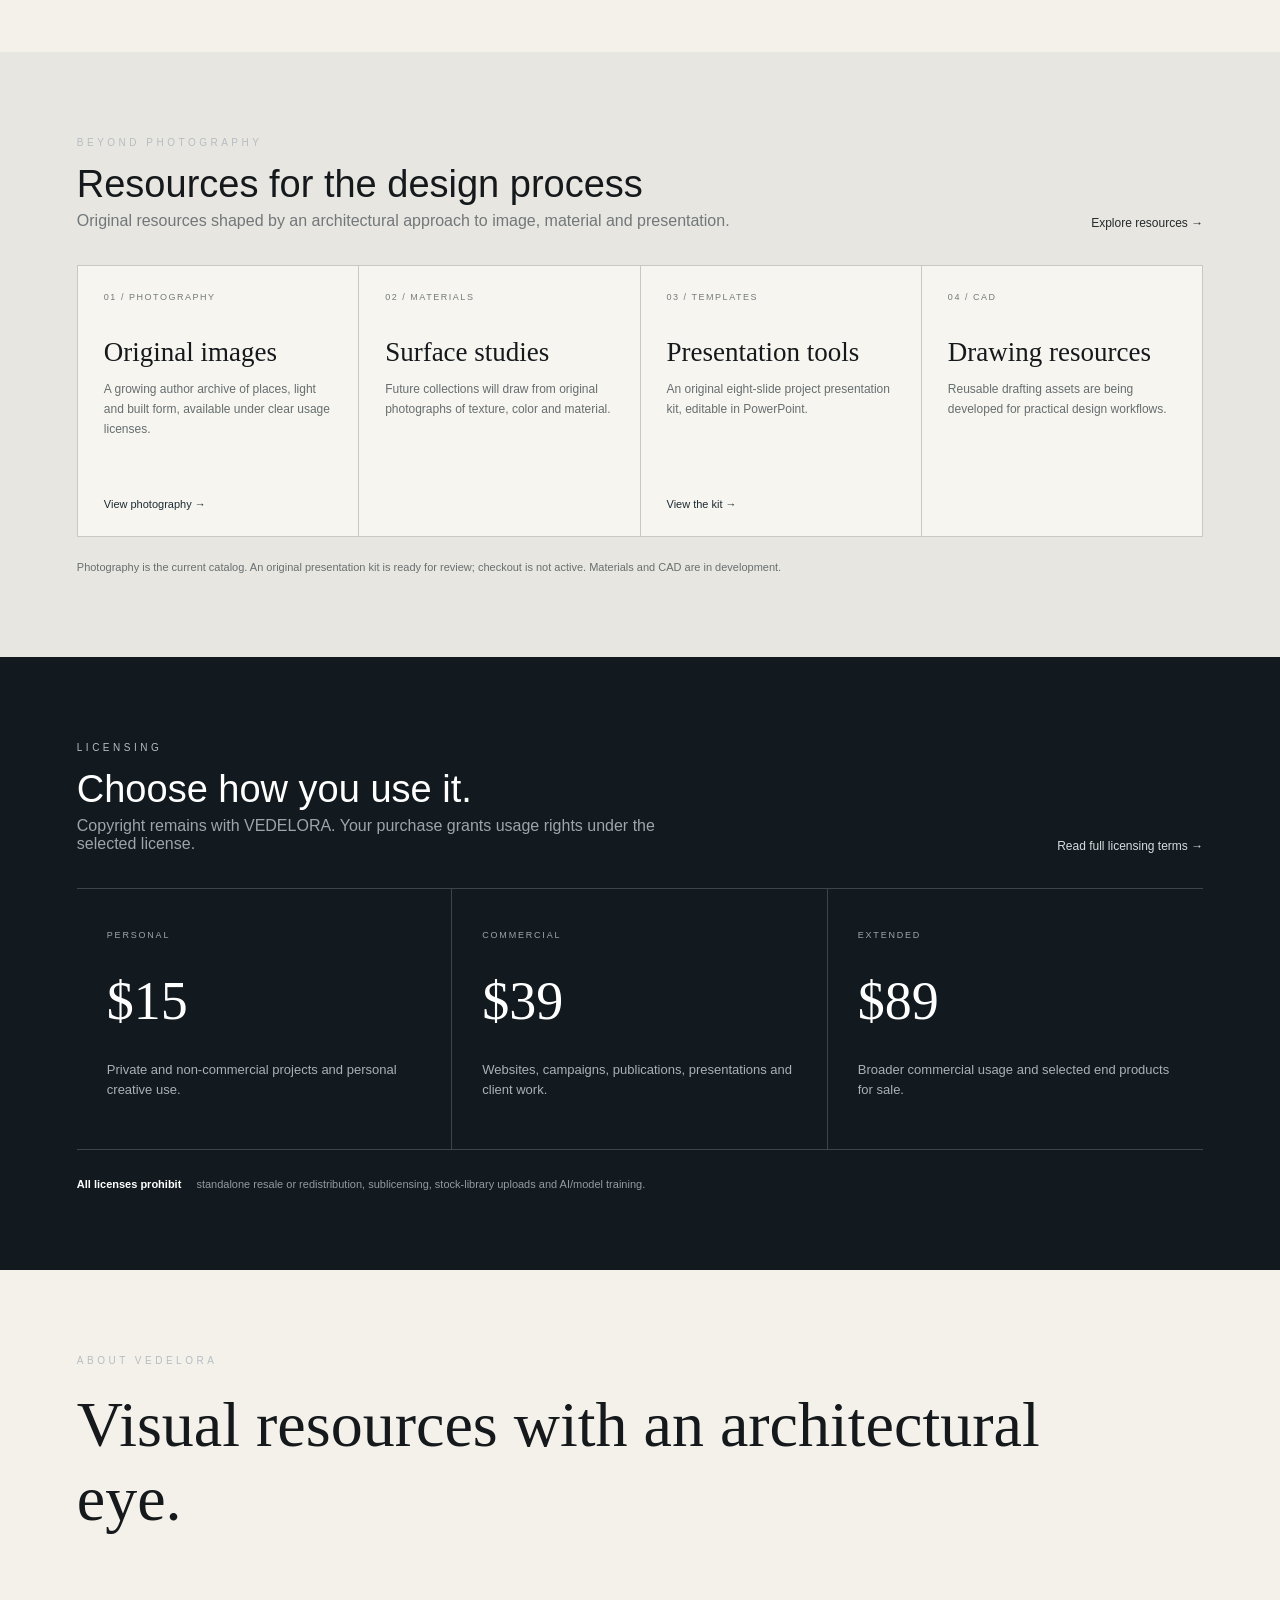
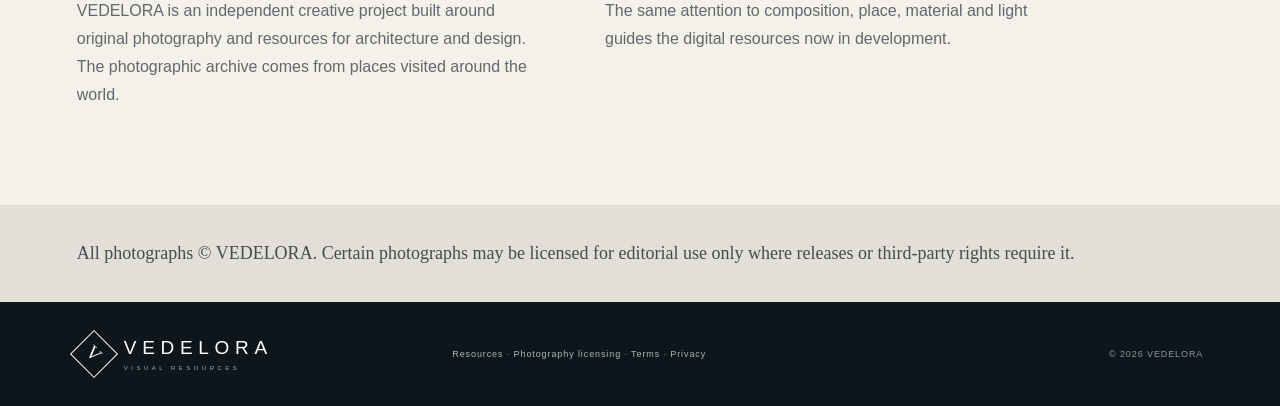
==== commit c60f417d: "Refine VEDELORA homepage copy and editorial photography hierarchy" ====
--- a/index.html
+++ b/index.html
@@ -1 +1 @@
-<!doctype html><html lang="en"><head><meta charset="utf-8"><meta name="viewport" content="width=device-width,initial-scale=1"><title>VEDELORA — Visual Resources for Architecture &amp; Design</title><meta name="description" content="Original photography and carefully developed digital resources for architecture and design."><link rel="stylesheet" href="styles.css"></head><body><header class="nav"><a class="brand" href="index.html"><span class="mark">V</span><span class="word">VEDELORA<small>VISUAL RESOURCES</small></span></a><nav><a href="index.html" class="active">Home</a><a href="#photos">Photography</a><a href="resources.html">Resources</a><a href="#categories">Categories</a><a href="license.html">Licenses</a><a href="#about">About</a></nav></header><main><section class="hero"><div class="hero-inner"><div class="eyebrow">PHOTOGRAPHY · MATERIALS · TEMPLATES · CAD</div><h1>Visual resources<br>with an architectural eye</h1><p>Original photography and digital tools developed for architecture and design. Explore the photographic archive and the resource collection as it grows.</p><a class="button" href="#photos">Explore Photography <b>→</b></a></div><div class="hero-meta"><span>ORIGINAL WORK BY VEDELORA</span><span>PHOTOGRAPHY &amp; DESIGN RESOURCES</span></div></section><section id="categories" class="categories"><article><span>01</span><h3>Landscapes</h3><p>Nature · Light · Atmosphere</p><b>→</b></article><article><span>02</span><h3>Cities</h3><p>Urban life · Streets · Landmarks</p><b>→</b></article><article><span>03</span><h3>Architecture</h3><p>Geometry · Space · Heritage</p><b>→</b></article><article><span>04</span><h3>Travel</h3><p>Places · Culture · Detail</p><b>→</b></article></section><section id="photos" class="section recent"><div class="section-title"><div><span>FEATURED COLLECTION</span><h2>Recent Additions</h2><p>Explore selected photographs from the VEDELORA archive.</p></div><a href="license.html">View licensing →</a></div><div class="photo-grid"><a class="photo little-island-card" href="little-island.html" aria-label="Little Island — Architecture on the Hudson, personal license US$15"><div><small>VEDELORA 005 · NEW YORK</small><b>Little Island</b></div></a><article class="photo p1"><div><small>VEDELORA 001</small><b>Landscape</b></div></article><article class="photo p2"><div><small>VEDELORA 002</small><b>Architecture</b></div></article><article class="photo p3"><div><small>VEDELORA 003</small><b>City</b></div></article><article class="photo p4"><div><small>VEDELORA 004</small><b>Travel</b></div></article></div><div class="archive-note">Little Island · Personal license US$15 · <a href="little-island.html">View photograph →</a> &nbsp;|&nbsp; 28 original photographs curated for licensing.</div></section><section id="resources" class="section resource-section"><div class="section-title"><div><span>BEYOND PHOTOGRAPHY</span><h2>Resources for the design process</h2><p>Original resources shaped by an architectural approach to image, material and presentation.</p></div><a href="resources.html">Explore resources →</a></div><div class="resource-grid"><article><span>01 / PHOTOGRAPHY</span><h3>Original images</h3><p>A growing author archive of places, light and built form, available under clear usage licenses.</p><a href="#photos">View photography →</a></article><article><span>02 / MATERIALS</span><h3>Surface studies</h3><p>Future collections will draw from original photographs of texture, color and material.</p></article><article><span>03 / TEMPLATES</span><h3>Presentation tools</h3><p>An original eight-slide project presentation kit, editable in PowerPoint.</p><a href="architecture-presentation-kit.html">View the kit →</a></article><article><span>04 / CAD</span><h3>Drawing resources</h3><p>Reusable drafting assets are being developed for practical design workflows.</p></article></div><p class="resource-status">Photography is the current catalog. An original presentation kit is ready for review; checkout is not active. Materials and CAD are in development.</p></section><section id="licenses" class="section licenses-section"><div class="section-title light"><div><span>LICENSING</span><h2>Choose how you use it.</h2><p>Copyright remains with VEDELORA. Your purchase grants usage rights under the selected license.</p></div><a class="legal-link" href="license.html">Read full licensing terms →</a></div><div class="licenses"><article><span>PERSONAL</span><strong>$15</strong><p>Private and non-commercial projects and personal creative use.</p></article><article><span>COMMERCIAL</span><strong>$39</strong><p>Websites, campaigns, publications, presentations and client work.</p></article><article><span>EXTENDED</span><strong>$89</strong><p>Broader commercial usage and selected end products for sale.</p></article></div><div class="rules"><b>All licenses prohibit</b> standalone resale or redistribution, sublicensing, stock-library uploads and AI/model training.</div></section><section id="about" class="section about"><span>ABOUT VEDELORA</span><h2>Visual resources with an architectural eye.</h2><div class="about-copy"><p>VEDELORA is an independent creative project built around original photography and resources for architecture and design. The photographic archive comes from places visited around the world.</p><p>The same attention to composition, place, material and light guides the digital resources now in development.</p></div></section><section class="copyright">All photographs © VEDELORA. Certain photographs may be licensed for editorial use only where releases or third-party rights require it.</section></main><footer><div class="brand"><span class="mark">V</span><span class="word">VEDELORA<small>VISUAL RESOURCES</small></span></div><div><a href="resources.html">Resources</a> · <a href="license.html">Photography licensing</a> · <a href="terms.html">Terms</a> · <a href="privacy.html">Privacy</a></div><div>© 2026 VEDELORA</div></footer></body></html>+<!doctype html><html lang="en"><head><meta charset="utf-8"><meta name="viewport" content="width=device-width,initial-scale=1"><title>VEDELORA — Visual Resources for Architecture &amp; Design</title><meta name="description" content="Original photography and carefully developed digital resources for architecture and design."><link rel="stylesheet" href="styles.css"></head><body><header class="nav"><a class="brand" href="index.html"><span class="mark">V</span><span class="word">VEDELORA<small>VISUAL RESOURCES</small></span></a><nav><a href="index.html" class="active">Home</a><a href="#photos">Photography</a><a href="resources.html">Resources</a><a href="#categories">Categories</a><a href="license.html">Licenses</a><a href="#about">About</a></nav></header><main><section class="hero"><div class="hero-inner"><div class="eyebrow">AN INDEPENDENT VISUAL ARCHIVE</div><h1>Places, seen<br>differently.</h1><p>Original photography shaped by an architectural eye. A considered collection of places, forms and moments from around the world.</p><a class="button" href="#photos">Explore Photography <b>→</b></a></div><div class="hero-meta"><span>ORIGINAL WORK BY VEDELORA</span><span>PHOTOGRAPHY &amp; DESIGN RESOURCES</span></div></section><section id="categories" class="categories"><article><span>01</span><h3>Landscapes</h3><p>Nature · Light · Atmosphere</p><b>→</b></article><article><span>02</span><h3>Cities</h3><p>Urban life · Streets · Landmarks</p><b>→</b></article><article><span>03</span><h3>Architecture</h3><p>Geometry · Space · Heritage</p><b>→</b></article><article><span>04</span><h3>Travel</h3><p>Places · Culture · Detail</p><b>→</b></article></section><section id="photos" class="section recent"><div class="section-title"><div><span>FEATURED COLLECTION</span><h2>The photographic archive</h2><p>Selected images. Original perspectives. A growing collection.</p></div><a href="license.html">View licensing →</a></div><div class="photo-grid"><a class="photo little-island-card" href="little-island.html" aria-label="Little Island — Architecture on the Hudson, personal license US$15"><div><small>VEDELORA 005 · NEW YORK</small><b>Little Island</b></div></a><article class="photo p1"><div><small>VEDELORA 001</small><b>Landscape</b></div></article><article class="photo p2"><div><small>VEDELORA 002</small><b>Architecture</b></div></article><article class="photo p3"><div><small>VEDELORA 003</small><b>City</b></div></article><article class="photo p4"><div><small>VEDELORA 004</small><b>Travel</b></div></article></div><div class="archive-note"><a href="little-island.html">Little Island — view photograph and license details →</a></div></section><section id="resources" class="section resource-section"><div class="section-title"><div><span>BEYOND PHOTOGRAPHY</span><h2>Resources for the design process</h2><p>Original resources shaped by an architectural approach to image, material and presentation.</p></div><a href="resources.html">Explore resources →</a></div><div class="resource-grid"><article><span>01 / PHOTOGRAPHY</span><h3>Original images</h3><p>A growing author archive of places, light and built form, available under clear usage licenses.</p><a href="#photos">View photography →</a></article><article><span>02 / MATERIALS</span><h3>Surface studies</h3><p>Future collections will draw from original photographs of texture, color and material.</p></article><article><span>03 / TEMPLATES</span><h3>Presentation tools</h3><p>An original eight-slide project presentation kit, editable in PowerPoint.</p><a href="architecture-presentation-kit.html">View the kit →</a></article><article><span>04 / CAD</span><h3>Drawing resources</h3><p>Reusable drafting assets are being developed for practical design workflows.</p></article></div><p class="resource-status">Photography is the current catalog. An original presentation kit is ready for review; checkout is not active. Materials and CAD are in development.</p></section><section id="licenses" class="section licenses-section"><div class="section-title light"><div><span>LICENSING</span><h2>Choose how you use it.</h2><p>Copyright remains with VEDELORA. Your purchase grants usage rights under the selected license.</p></div><a class="legal-link" href="license.html">Read full licensing terms →</a></div><div class="licenses"><article><span>PERSONAL</span><strong>$15</strong><p>Private and non-commercial projects and personal creative use.</p></article><article><span>COMMERCIAL</span><strong>$39</strong><p>Websites, campaigns, publications, presentations and client work.</p></article><article><span>EXTENDED</span><strong>$89</strong><p>Broader commercial usage and selected end products for sale.</p></article></div><div class="rules"><b>All licenses prohibit</b> standalone resale or redistribution, sublicensing, stock-library uploads and AI/model training.</div></section><section id="about" class="section about"><span>ABOUT VEDELORA</span><h2>Visual resources with an architectural eye.</h2><div class="about-copy"><p>VEDELORA is an independent creative project built around original photography and resources for architecture and design. The photographic archive comes from places visited around the world.</p><p>The same attention to composition, place, material and light guides the digital resources now in development.</p></div></section><section class="copyright">All photographs © VEDELORA. Certain photographs may be licensed for editorial use only where releases or third-party rights require it.</section></main><footer><div class="brand"><span class="mark">V</span><span class="word">VEDELORA<small>VISUAL RESOURCES</small></span></div><div><a href="resources.html">Resources</a> · <a href="license.html">Photography licensing</a> · <a href="terms.html">Terms</a> · <a href="privacy.html">Privacy</a></div><div>© 2026 VEDELORA</div></footer></body></html>
--- a/styles.css
+++ b/styles.css
@@ -5,11 +5,11 @@
 @media(max-width:600px){.resource-grid{grid-template-columns:1fr}.resource-grid article{min-height:220px}.resource-detail{grid-template-columns:1fr}.resource-detail p{grid-column:1}.resource-intro{padding-top:60px}.resource-catalog{padding-bottom:65px}}
 
 
-/* Editorial photography showcase */
-.featured-photo{display:grid;grid-template-columns:minmax(0,1.55fr) minmax(280px,1fr);min-height:400px;background:#182228;color:#f5f3ed;text-decoration:none;overflow:hidden;border-radius:4px;margin-bottom:52px}
-.featured-photo-image{min-height:400px;overflow:hidden;background:#657077}.featured-photo-image img{display:block;width:100%;height:100%;object-fit:cover;transition:transform .4s ease}.featured-photo:hover img{transform:scale(1.025)}
-.featured-photo-copy{padding:clamp(30px,4vw,68px);display:flex;flex-direction:column;justify-content:center;align-items:flex-start}
-.featured-photo-kicker,.collection-heading{font-size:10px;letter-spacing:.2em}.featured-photo-kicker{color:#b7c3c8}.featured-photo-copy h3{font-family:Georgia,serif;font-weight:400;font-size:clamp(36px,4vw,60px);margin:24px 0 4px}.featured-photo-copy p{font-size:17px;color:#cdd5d8;margin:0}.featured-photo-details{font-size:12px;line-height:1.7;color:#abb9bf;margin:30px 0}.featured-photo-link{font-size:13px;border-bottom:1px solid #87979e;padding-bottom:10px}.featured-photo-link b{font-weight:400;margin-left:16px}.collection-heading{display:flex;justify-content:space-between;color:#747b7e;margin:0 0 16px}
-@media(max-width:1000px){.photo-grid{grid-template-columns:repeat(2,minmax(0,1fr))}.featured-photo{grid-template-columns:1fr 1fr}}
-@media(max-width:650px){.featured-photo{grid-template-columns:1fr}.featured-photo-image{min-height:0;aspect-ratio:16/9}.featured-photo-copy{padding:30px}.featured-photo-copy h3{margin-top:16px}.featured-photo-details{margin:20px 0}.photo-grid{grid-template-columns:repeat(2,minmax(0,1fr))}.photo{height:250px}}
-@media(max-width:420px){.photo-grid{grid-template-columns:1fr}.photo{height:300px}}
+
+/* Uniform photographic catalog */
+.photo-grid{grid-template-columns:repeat(5,minmax(0,1fr))}
+.little-island-card{display:block;background-image:url('little-island-preview.jpg.jpg');color:#fff;text-decoration:none}
+.archive-note a{color:inherit;text-underline-offset:3px}
+@media(max-width:1100px){.photo-grid{grid-template-columns:repeat(3,minmax(0,1fr))}}
+@media(max-width:800px){.photo-grid{grid-template-columns:repeat(2,minmax(0,1fr))}}
+@media(max-width:520px){.photo-grid{grid-template-columns:1fr}}
